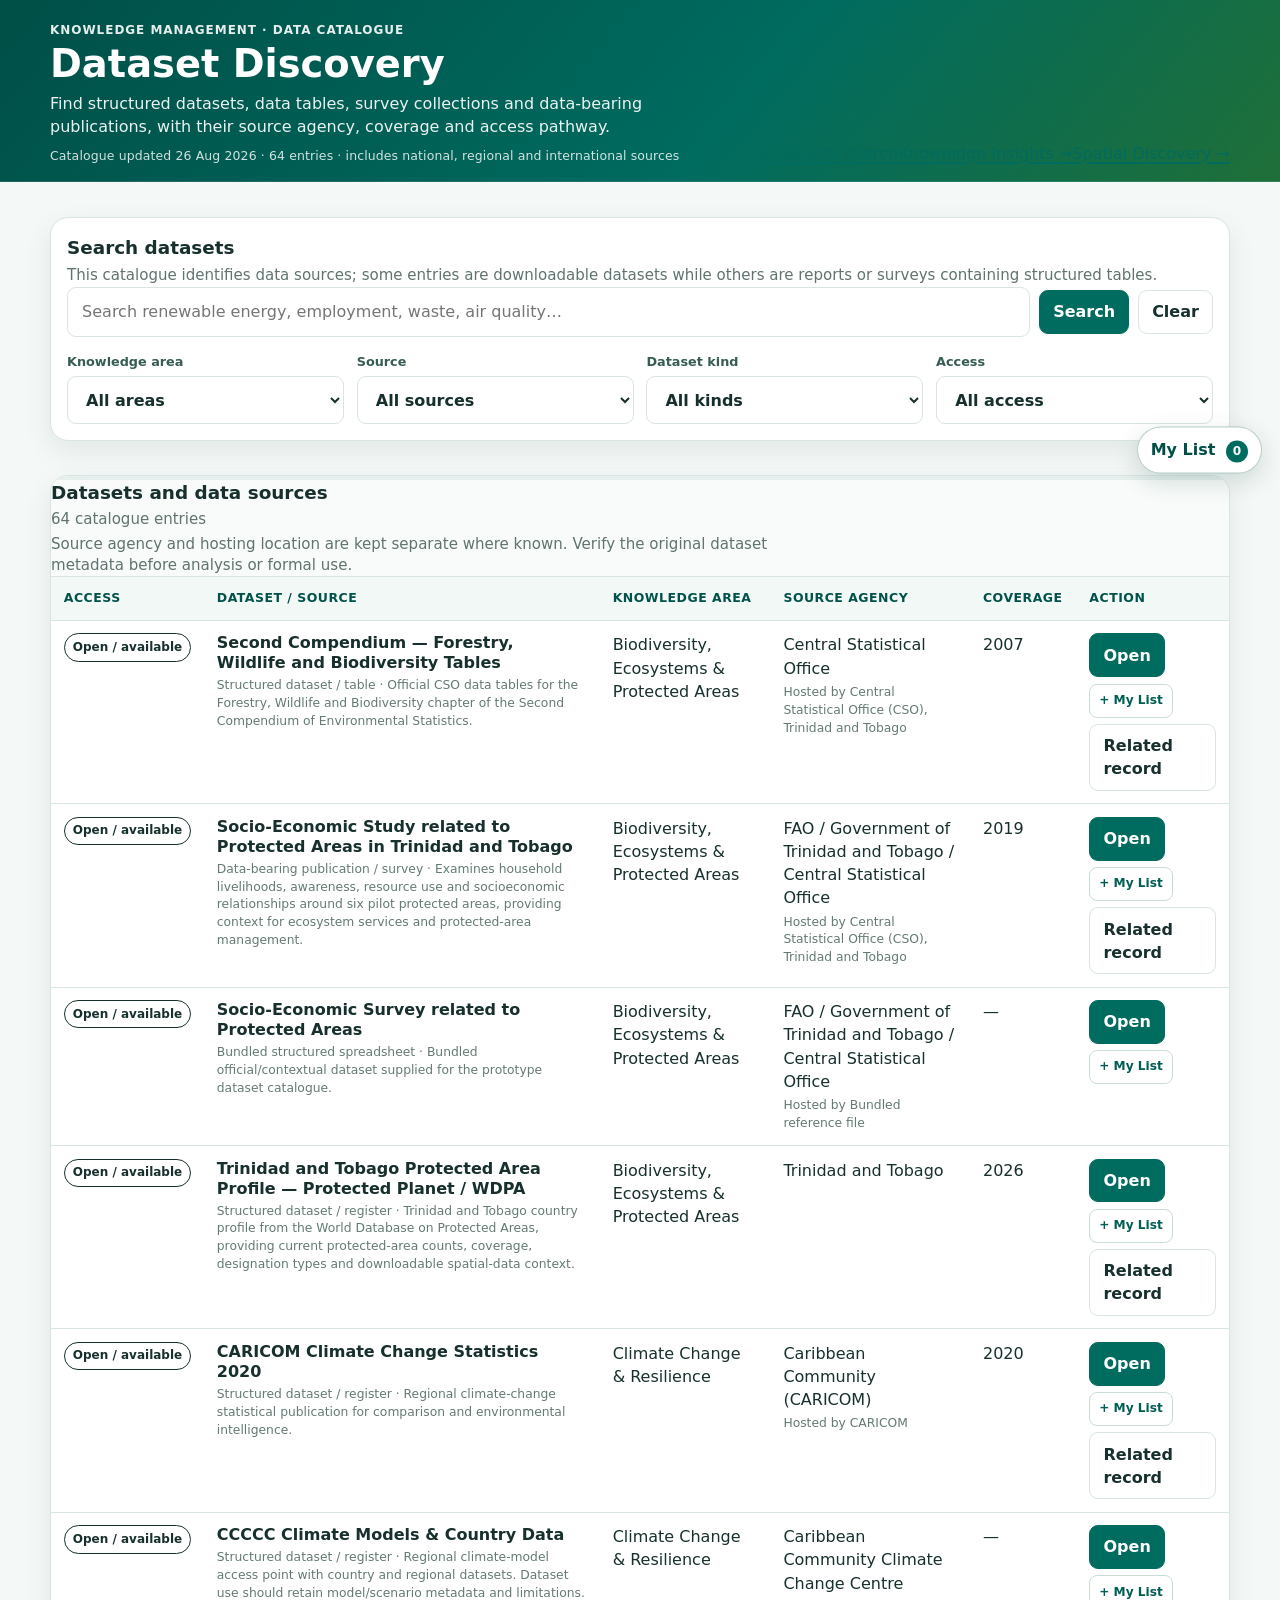
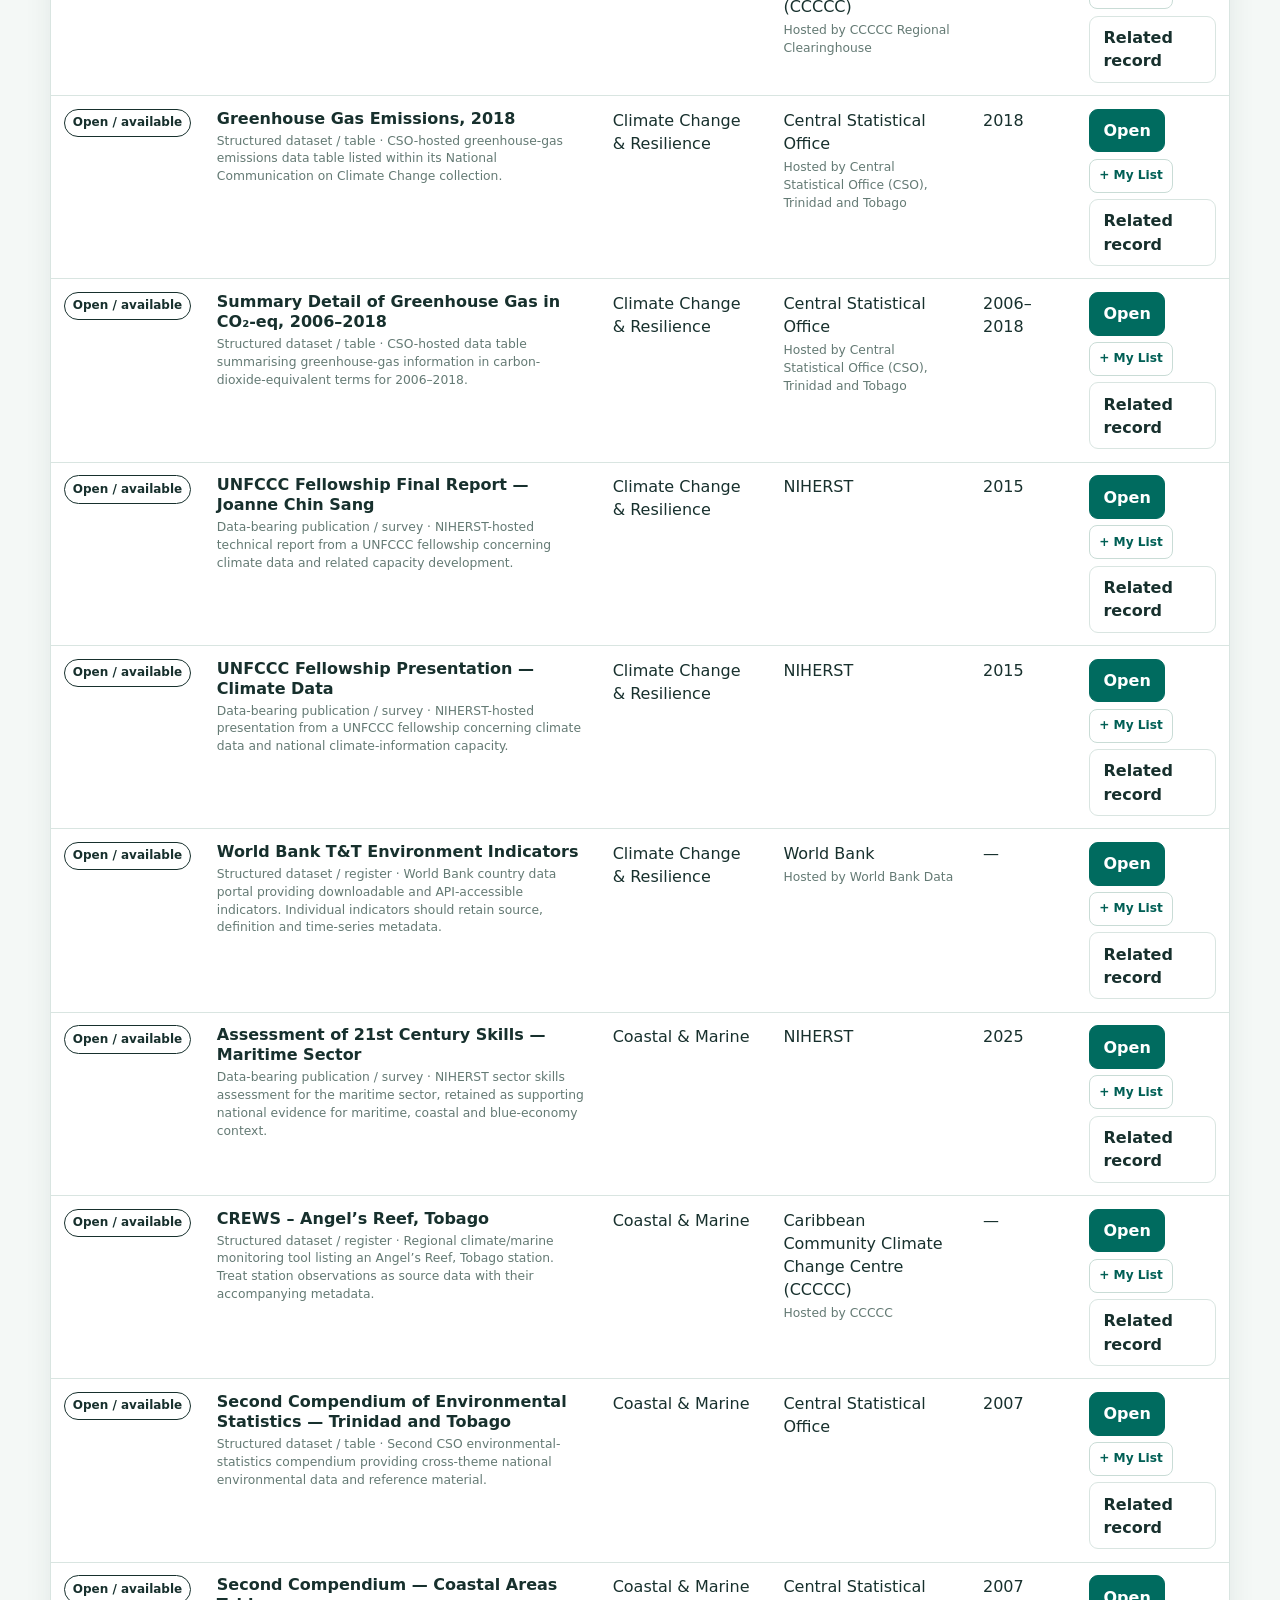
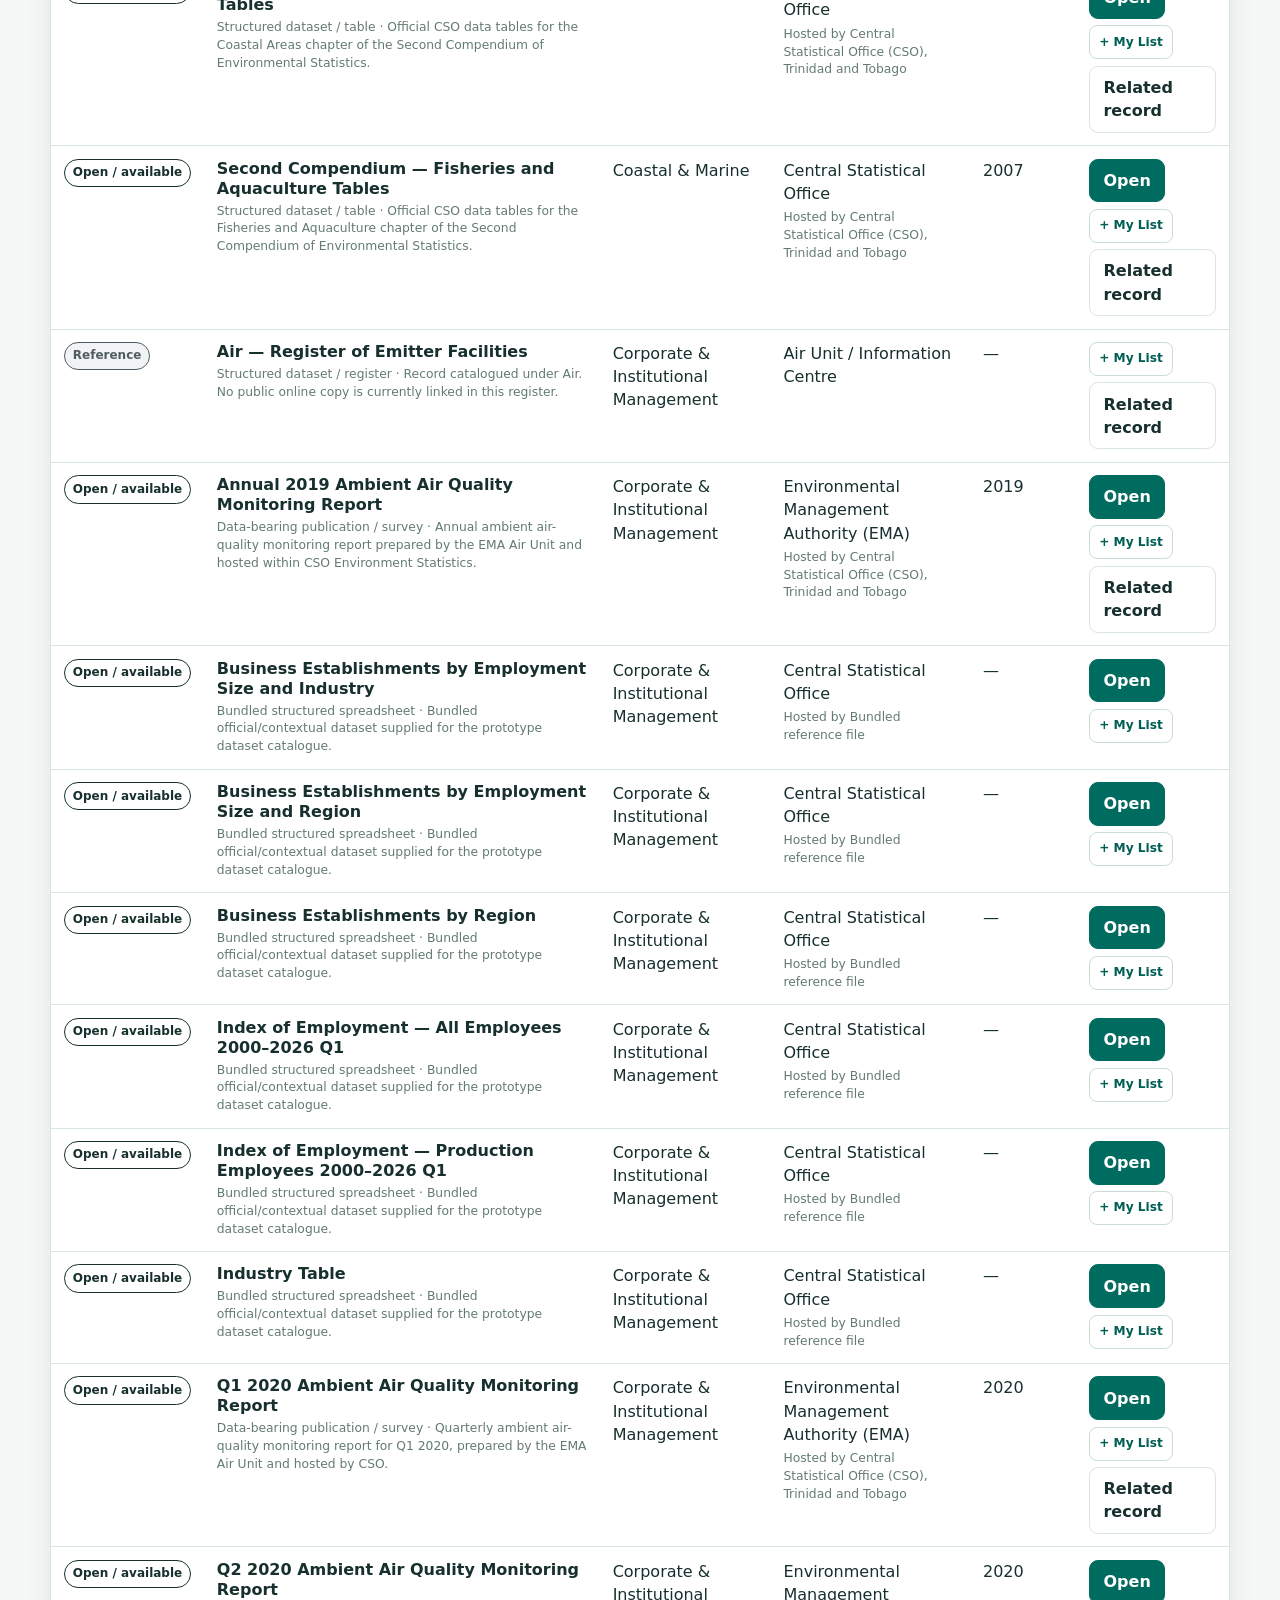
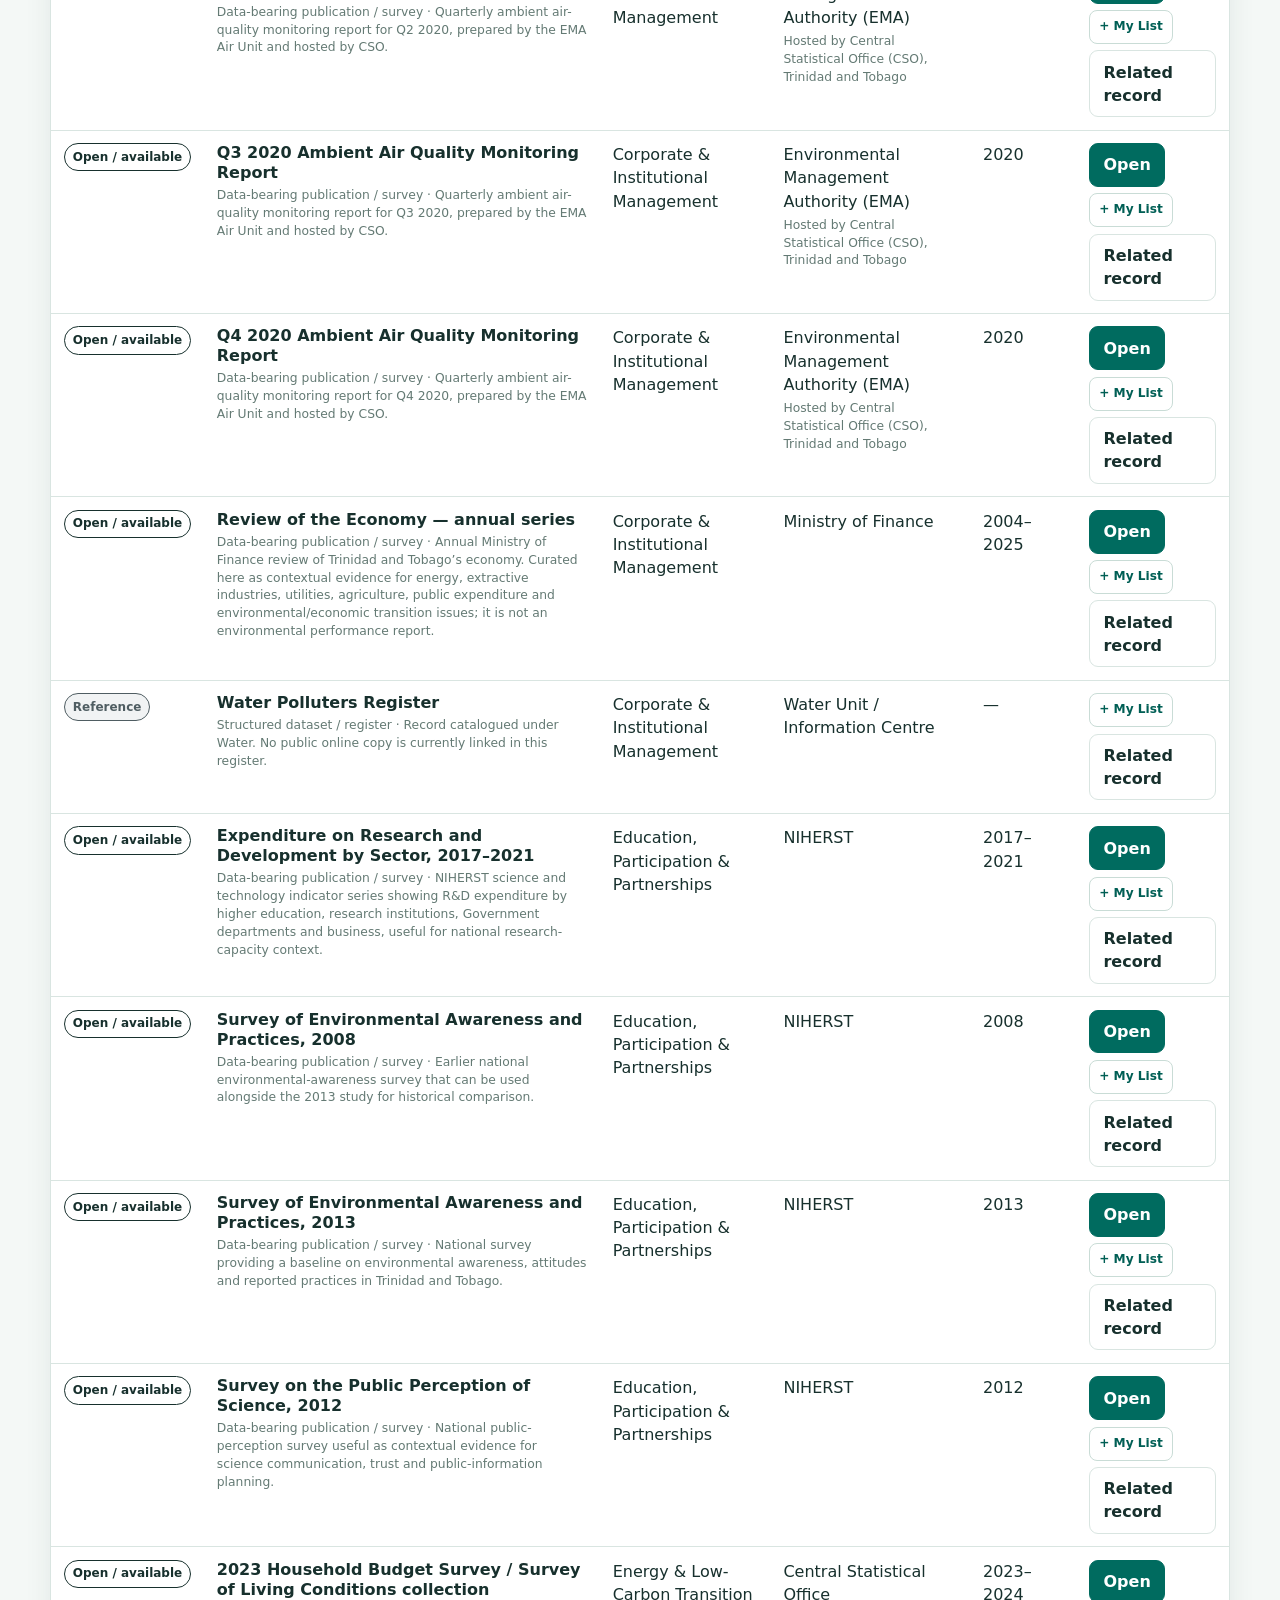
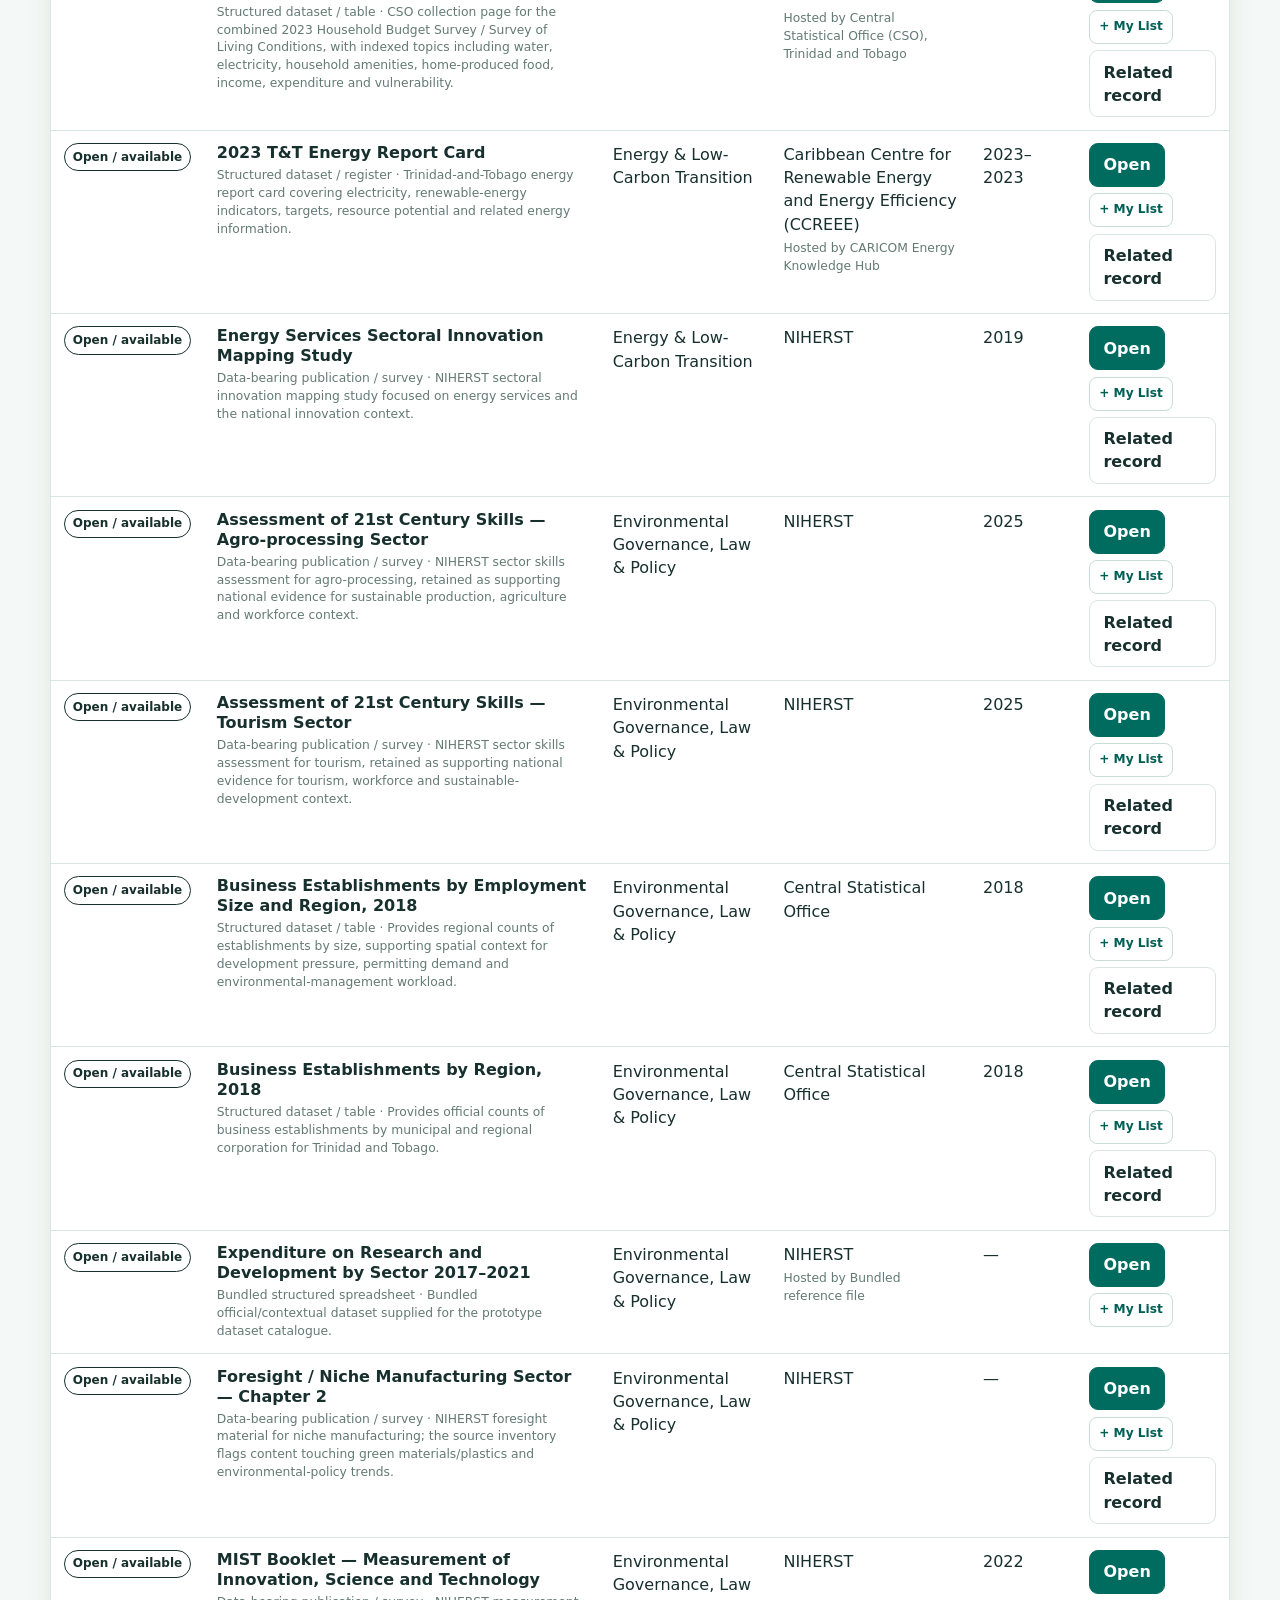
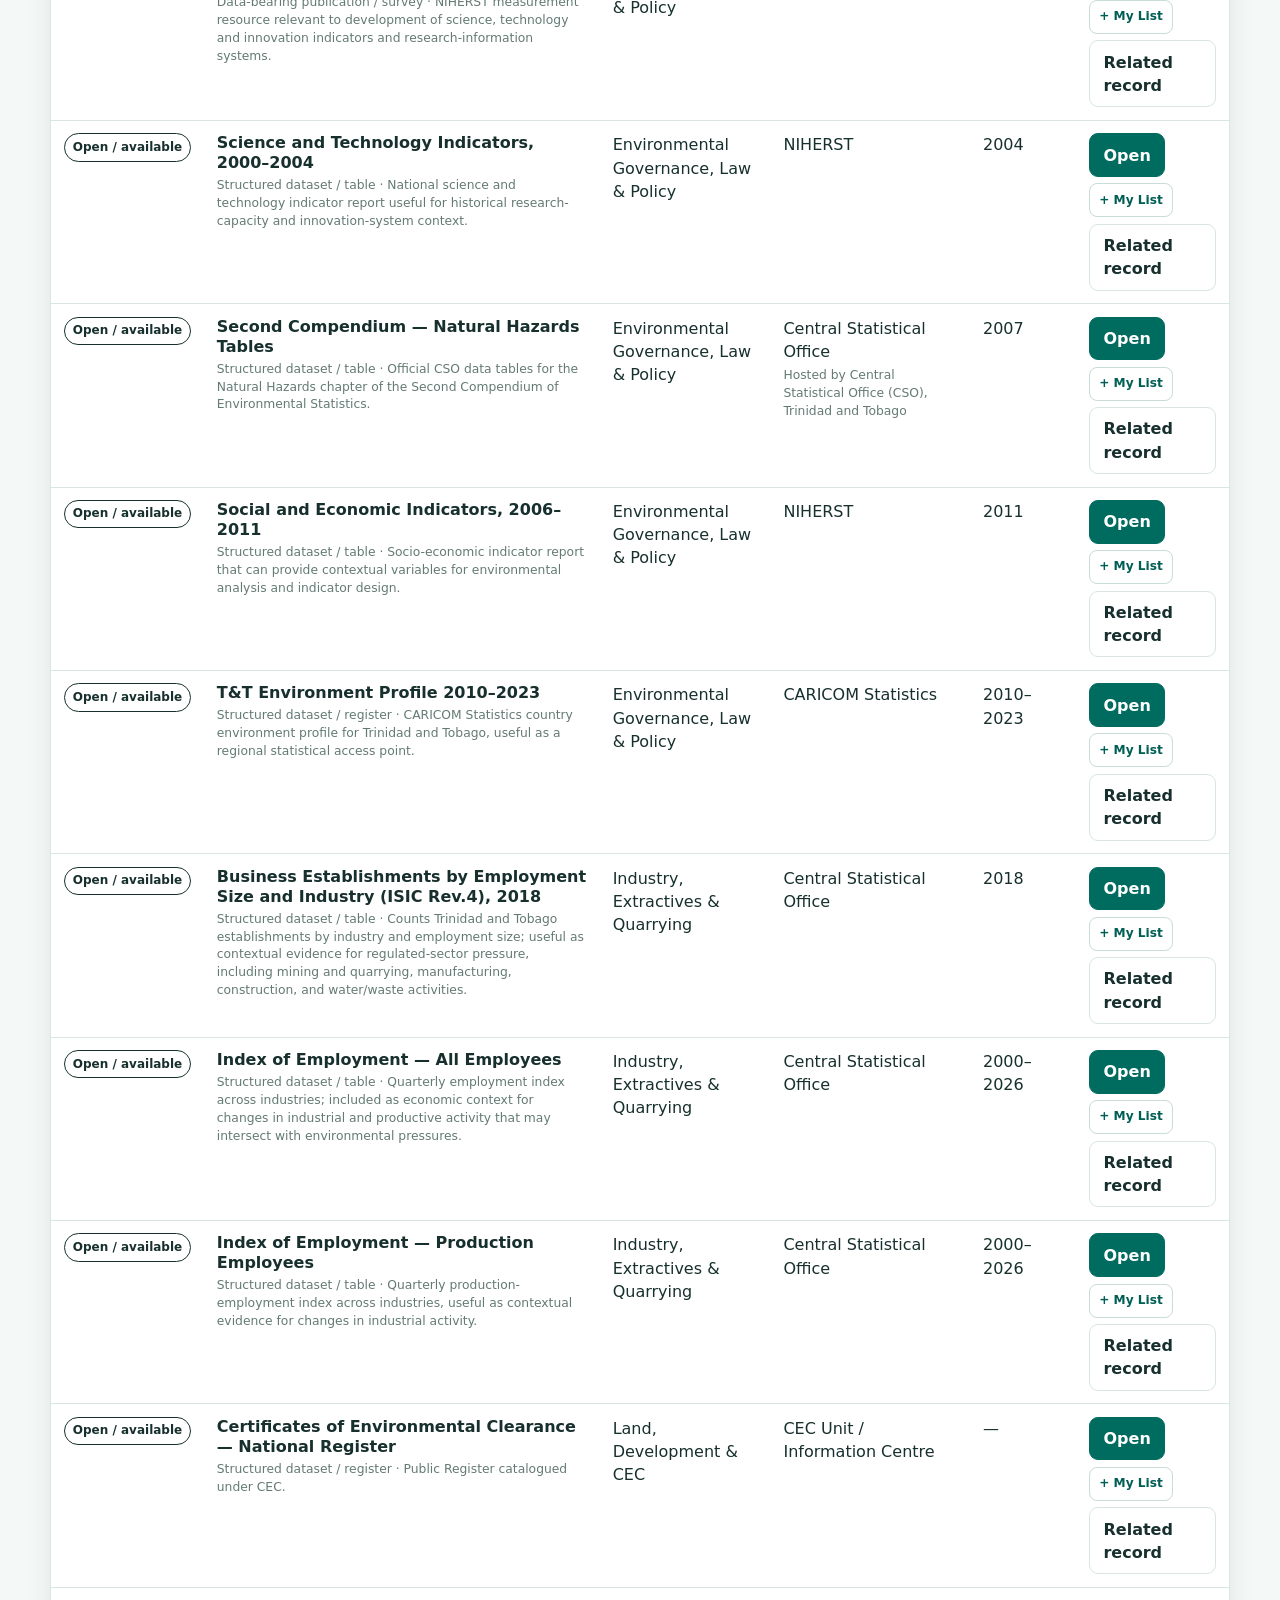
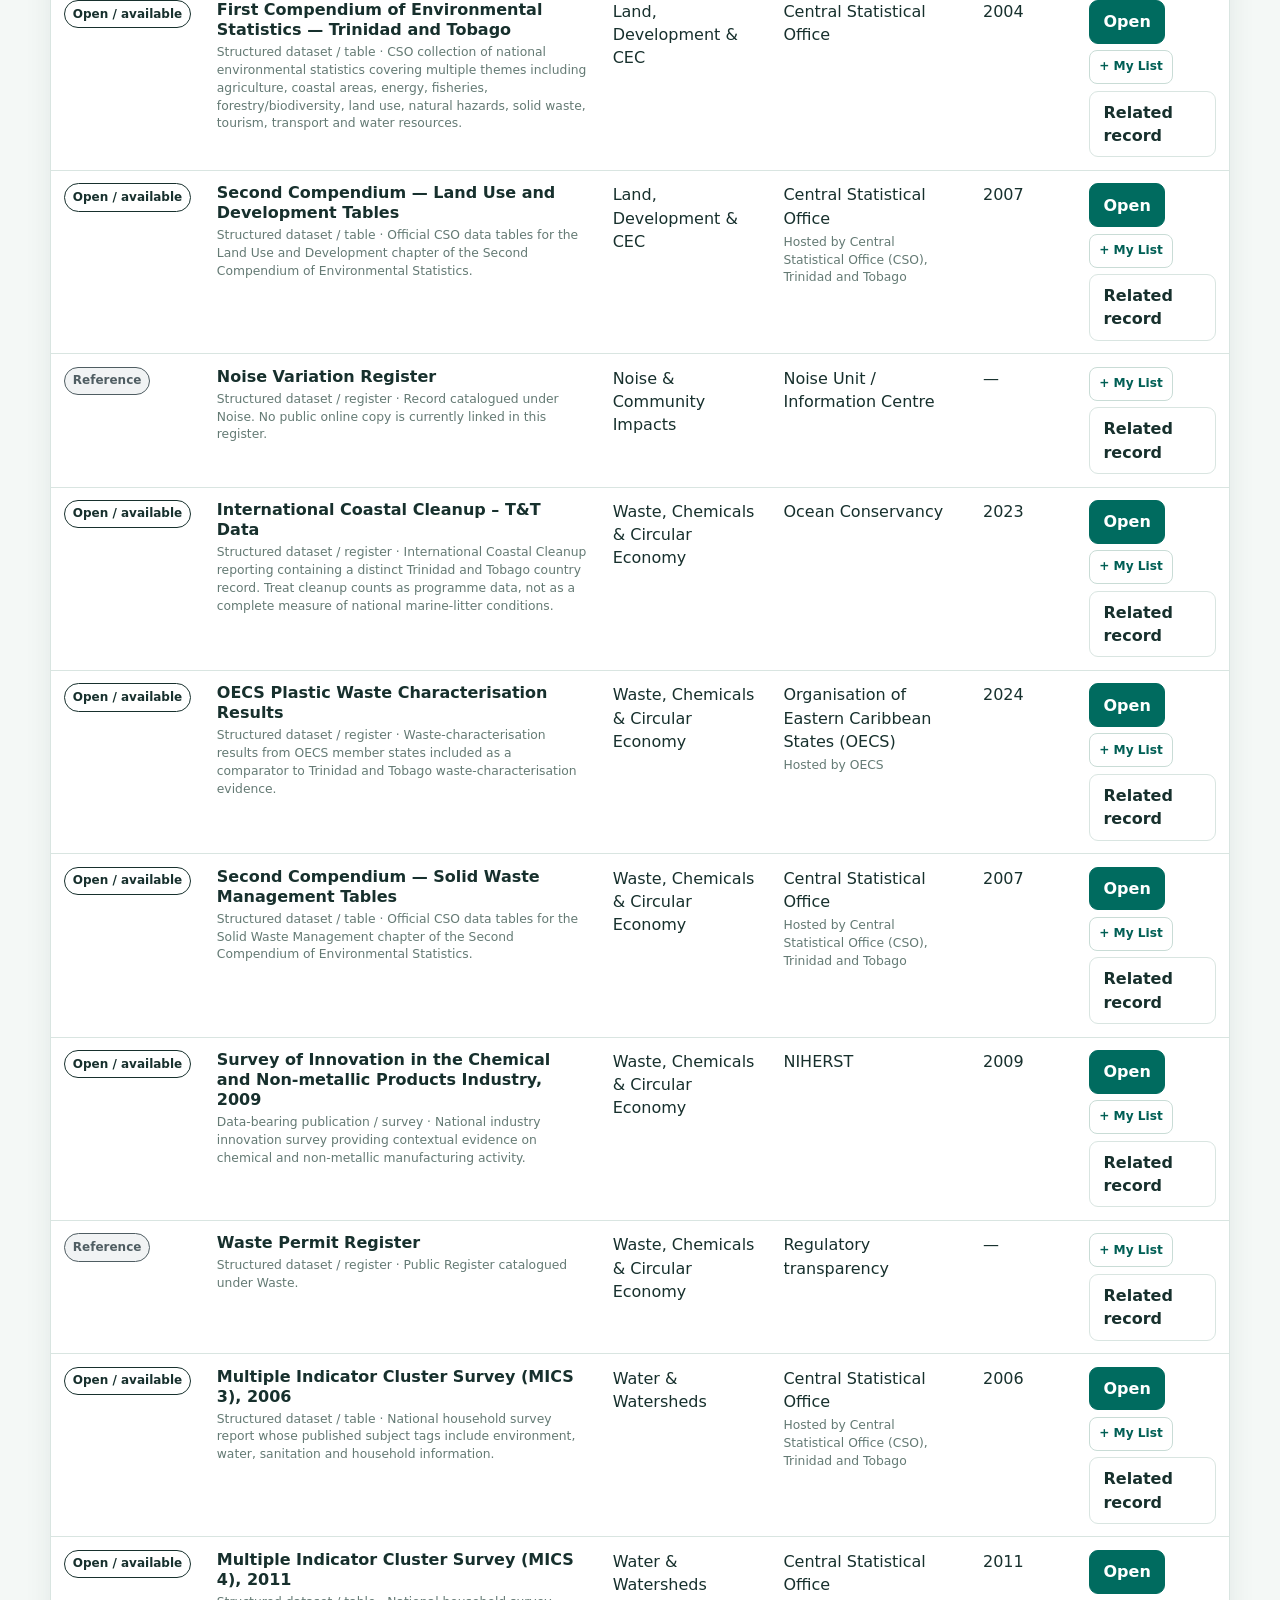
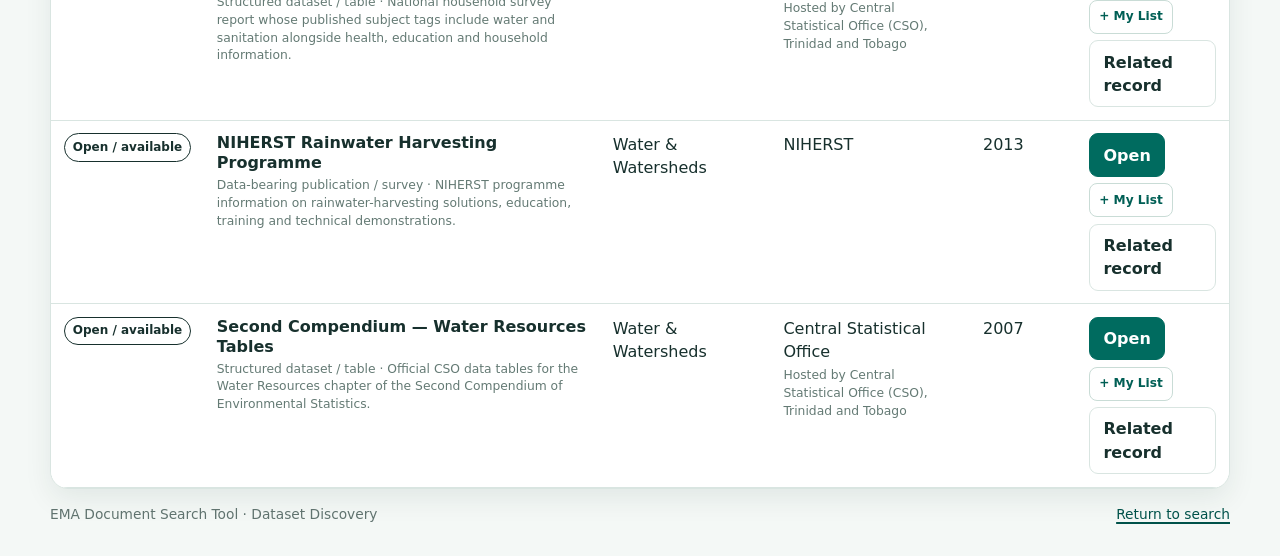
==== datasets.html @ cd7842eb "Add files via upload" ====
<!doctype html>
<html lang="en">
<head>
  <meta charset="utf-8" /><meta name="viewport" content="width=device-width, initial-scale=1" /><meta name="theme-color" content="#006b5f" />
  <meta name="description" content="Browse datasets and data-bearing sources indexed by the EMA Document Search Tool." />
  <title>Dataset Discovery · EMA Document Search Tool</title>
  <link rel="stylesheet" href="assets/styles.css" /><link rel="stylesheet" href="assets/datasets.css" /><link rel="stylesheet" href="assets/mylist.css" />
</head>
<body>
  <a class="skip-link" href="#datasetSearch">Skip to dataset search</a>
  <header class="app-header"><div class="header-wrap"><div class="title-block"><p class="eyebrow">Knowledge Management · Data catalogue</p><h1>Dataset Discovery</h1><p class="lede">Find structured datasets, data tables, survey collections and data-bearing publications, with their source agency, coverage and access pathway.</p><p class="tool-meta-line">Catalogue updated 26 Aug 2026 · 64 entries · includes national, regional and international sources</p></div><div class="insights-header-links"><a class="back-search" href="index.html">← Back to search</a><a class="back-search" href="insights.html">Knowledge Insights →</a><a class="back-search" href="preview.html">Spatial Discovery →</a></div></div></header>
  <main class="app-shell dataset-shell">
    <section class="search-panel"><div class="search-topline"><div><h2>Search datasets</h2><p>This catalogue identifies data sources; some entries are downloadable datasets while others are reports or surveys containing structured tables.</p></div></div><form id="datasetForm" class="search-box"><label class="sr-only" for="datasetSearch">Search datasets</label><input id="datasetSearch" type="search" placeholder="Search renewable energy, employment, waste, air quality…" /><button class="primary" type="submit">Search</button><button class="ghost" type="button" id="datasetReset">Clear</button></form><div class="dataset-filters"><label>Knowledge area<select id="datasetArea"><option value="all">All areas</option></select></label><label>Source<select id="datasetSource"><option value="all">All sources</option></select></label><label>Dataset kind<select id="datasetKind"><option value="all">All kinds</option></select></label><label>Access<select id="datasetAccess"><option value="all">All access</option><option value="open_online">Open / downloadable</option><option value="reference_only">Reference only</option><option value="request_ema">Request from EMA</option></select></label></div></section>
    <section class="results-panel"><div class="results-head"><div class="results-title-block"><h2>Datasets and data sources</h2><p id="datasetCount">—</p><p class="results-use-note">Source agency and hosting location are kept separate where known. Verify the original dataset metadata before analysis or formal use.</p></div></div><div class="table-wrap"><table class="results-table dataset-table"><thead><tr><th>Access</th><th>Dataset / source</th><th>Knowledge area</th><th>Source agency</th><th>Coverage</th><th>Action</th></tr></thead><tbody id="datasetBody"></tbody></table></div></section>
  </main>
  <footer class="footer"><div class="footer-mainline"><span>EMA Document Search Tool · Dataset Discovery</span><span><a href="index.html">Return to search</a></span></div></footer>
  <script src="assets/mylist.js"></script><script src="assets/datasets.js"></script>
</body></html>
---- assets/styles.css ----
:root{
  --bg:#f4f8f6;
  --surface:#ffffff;
  --surface-soft:#f8fbfa;
  --text:#17302d;
  --muted:#60736f;
  --line:#d9e5e1;
  --teal:#006b5f;
  --teal-dark:#00524a;
  --green:#2f8f46;
  --green-soft:#e8f6ed;
  --amber:#b26d00;
  --amber-soft:#fff2d9;
  --blue:#266d96;
  --blue-soft:#e8f3fa;
  --grey:#68727a;
  --grey-soft:#f0f2f3;
  --red:#ad3b2f;
  --red-soft:#fff0ed;
  --shadow:0 10px 28px rgba(15,48,43,.08);
  --radius:18px;
  --focus:0 0 0 3px rgba(0,107,95,.22);
  font-family: system-ui, -apple-system, BlinkMacSystemFont, "Segoe UI", sans-serif;
}
*{box-sizing:border-box}
html{scroll-behavior:smooth}
body{margin:0;background:var(--bg);color:var(--text);font-size:16px;line-height:1.45}
button,input,select,textarea{font:inherit}
button,a{touch-action:manipulation}
button{cursor:pointer}
a{color:var(--teal);text-decoration-thickness:2px;text-underline-offset:3px}
.skip-link{position:absolute;left:-999px;top:0;background:#fff;color:#000;padding:.75rem;z-index:9999}
.skip-link:focus{left:0}
.sr-only{position:absolute;width:1px;height:1px;padding:0;margin:-1px;overflow:hidden;clip:rect(0,0,0,0);white-space:nowrap;border:0}
.hidden{display:none!important}
.app-header{background:linear-gradient(130deg,#006b5f 0%,#0a7f6e 54%,#2f8f46 100%);color:#fff;padding:1.35rem 1rem 1rem;border-bottom:1px solid rgba(255,255,255,.12)}
.header-wrap{max-width:1180px;margin:0 auto;display:grid;grid-template-columns:1.5fr auto;gap:1rem;align-items:end}
.eyebrow{margin:0 0 .25rem;text-transform:uppercase;font-weight:800;letter-spacing:.08em;font-size:.75rem;opacity:.9}
h1{margin:0;font-size:clamp(1.65rem,3vw,2.65rem);line-height:1.08}
.lede{margin:.45rem 0 0;max-width:760px;color:rgba(255,255,255,.92)}
.metric-strip{display:grid;grid-template-columns:repeat(4,minmax(78px,1fr));gap:.5rem;min-width:min(520px,100%)}
.metric{background:rgba(255,255,255,.14);border:1px solid rgba(255,255,255,.25);border-radius:14px;padding:.65rem .8rem;text-align:center;backdrop-filter:blur(6px)}
.metric span{display:block;font-weight:850;font-size:1.35rem;line-height:1;color:#fff}
.metric small{display:block;margin-top:.25rem;color:rgba(255,255,255,.88);font-size:.74rem}
.app-shell{width:min(1180px,calc(100% - 1.5rem));margin:1rem auto 0;display:grid;gap:1.35rem}
.search-panel,.results-panel,.notice{background:var(--surface);border:1px solid var(--line);box-shadow:var(--shadow);border-radius:var(--radius)}
.search-panel{padding:1rem;position:relative;top:auto;z-index:1}
.search-topline{display:flex;justify-content:space-between;align-items:flex-start;gap:1rem;flex-wrap:wrap}
h2{margin:.05rem 0 .2rem;font-size:1.15rem}
.search-topline p,.results-head p,.basket-head p{margin:0;color:var(--muted);font-size:.94rem}
.db-tabs{display:flex;gap:.35rem;flex-wrap:wrap}
.tab,.filter,.ghost,.primary,.text-chip,.icon-btn,.link-btn{border:1px solid var(--line);border-radius:999px;background:#fff;color:var(--text);padding:.58rem .82rem;font-weight:750;text-decoration:none;display:inline-flex;align-items:center;justify-content:center;gap:.35rem;min-height:40px}
.tab.active,.filter.active{border-color:var(--teal);background:#e7f6f3;color:var(--teal-dark);box-shadow:var(--focus)}
.primary{background:var(--teal);color:#fff;border-color:var(--teal)}
.primary:hover,.primary:focus{background:var(--teal-dark)}
.ghost:hover,.ghost:focus,.tab:hover,.filter:hover,.text-chip:hover{border-color:var(--teal);box-shadow:var(--focus)}
.danger-lite{color:var(--red);background:var(--red-soft);border-color:#f3c6be}
.journey-row{display:grid;grid-template-columns:180px 1fr;gap:.75rem;align-items:center;margin:1rem 0 .75rem}
.journey-row label{font-weight:800;color:var(--teal-dark)}
select,input[type="search"]{width:100%;border:1px solid var(--line);border-radius:14px;background:#fff;color:var(--text);padding:.78rem .88rem;min-height:46px}
select:focus,input:focus,textarea:focus,button:focus-visible,a:focus-visible{outline:none;box-shadow:var(--focus);border-color:var(--teal)}
.search-box{display:grid;grid-template-columns:1fr auto;gap:.55rem}
.examples{margin:.6rem 0 0;color:var(--muted);font-size:.92rem}
.text-chip{min-height:30px;padding:.18rem .55rem;font-size:.85rem;background:var(--surface-soft);color:var(--teal-dark)}
.toggle-row{display:flex;gap:.5rem;flex-wrap:wrap;margin-top:.75rem}
.quick-filters{display:flex;gap:.5rem;flex-wrap:wrap;margin-top:.75rem;padding-top:.75rem;border-top:1px solid var(--line)}
.filter[data-filter="public"]{background:var(--green-soft)}
.filter[data-filter="request"]{background:var(--amber-soft)}
.filter[data-filter="press"]{background:var(--blue-soft)}
.advanced{display:grid;grid-template-columns:repeat(4,minmax(150px,1fr));gap:.75rem;margin-top:.85rem;padding:.85rem;background:var(--surface-soft);border:1px solid var(--line);border-radius:14px}
.advanced label{font-size:.85rem;color:var(--muted);font-weight:750}
.advanced select{margin-top:.25rem}
.notice{padding:.85rem 1rem;border-left:6px solid var(--amber);background:#fffaf0}
.notice.error{border-left-color:var(--red);background:var(--red-soft)}
.notice.success{border-left-color:var(--green);background:var(--green-soft)}
.results-panel{padding:0;overflow:hidden;margin-top:.75rem;scroll-margin-top:1rem}
.results-head{display:flex;justify-content:space-between;gap:1rem;align-items:center;padding:1rem;border-bottom:1px solid var(--line);background:var(--surface-soft)}
.results-actions{display:flex;gap:.5rem;flex-wrap:wrap;justify-content:flex-end}
.table-wrap{overflow:auto;max-height:none}
.results-table{width:100%;border-collapse:collapse;background:#fff}
th,td{padding:.78rem .8rem;border-bottom:1px solid var(--line);vertical-align:top;text-align:left}
th{position:sticky;top:0;background:#f1f8f6;color:var(--teal-dark);font-size:.78rem;text-transform:uppercase;letter-spacing:.04em;z-index:2}
.result-row{transition:background .18s ease}
.result-row:hover{background:#fbfdfc}
.status-pill{display:inline-flex;align-items:center;border-radius:999px;padding:.28rem .5rem;font-size:.75rem;font-weight:850;border:1px solid currentColor;white-space:nowrap}
.status-public{color:var(--green);background:var(--green-soft)}
.status-request{color:var(--amber);background:var(--amber-soft)}
.status-external{color:var(--blue);background:var(--blue-soft)}
.status-source{color:var(--teal);background:#e7f6f3}
.status-verify{color:var(--grey);background:var(--grey-soft)}
.title-cell strong{display:block;font-size:1rem;line-height:1.25}
.title-cell small{display:block;color:var(--muted);margin-top:.18rem;max-width:520px}
.meta-sm{color:var(--muted);font-size:.88rem}
.action-stack{display:flex;gap:.35rem;flex-wrap:wrap;justify-content:flex-start}
.action-stack .ghost,.action-stack .primary{padding:.42rem .65rem;min-height:34px;font-size:.85rem}
.detail-row td{padding:0;border-bottom:1px solid var(--line);background:#fbfdfc}
.index-card{margin:.5rem .8rem .9rem;border:1px solid var(--line);border-left:6px solid var(--teal);border-radius:14px;background:#fff;padding:.9rem;box-shadow:0 4px 16px rgba(17,48,43,.06)}
.index-card.public{border-left-color:var(--green)}
.index-card.request{border-left-color:var(--amber)}
.index-card.external{border-left-color:var(--blue)}
.index-card.verify{border-left-color:var(--grey)}
.index-card-head{display:flex;justify-content:space-between;gap:1rem;align-items:flex-start;margin-bottom:.65rem}
.index-grid{display:grid;grid-template-columns:repeat(3,minmax(180px,1fr));gap:.75rem;margin-top:.75rem}
.info-box{background:var(--surface-soft);border:1px solid var(--line);border-radius:12px;padding:.75rem}
.info-box h4{margin:0 0 .25rem;font-size:.86rem;color:var(--teal-dark)}
.info-box p{margin:0;color:var(--muted);font-size:.9rem}
.keyword-list{display:flex;gap:.35rem;flex-wrap:wrap;margin-top:.45rem}
.keyword{background:#eef5f3;color:#36514d;border:1px solid #d6e3df;border-radius:999px;padding:.18rem .45rem;font-size:.75rem}
.load-more-row{text-align:center;padding:1rem;background:var(--surface-soft)}
.basket-drawer{position:fixed;inset:0;background:rgba(7,32,29,.26);display:none;align-items:flex-end;justify-content:center;z-index:50;padding:0 1rem}
.basket-drawer.open{display:flex}
.basket-card{width:min(920px,100%);max-height:min(76vh,760px);background:#fff;padding:1rem 1.1rem 1.2rem;border-radius:18px 18px 0 0;box-shadow:0 -12px 36px rgba(0,0,0,.18);overflow:auto}
.basket-head{display:flex;justify-content:space-between;gap:1rem;align-items:flex-start;border-bottom:1px solid var(--line);padding-bottom:.8rem;margin-bottom:.8rem}
.icon-btn{font-size:1.5rem;line-height:1;width:42px;height:42px;padding:0}
.basket-items{display:grid;gap:.55rem;margin-bottom:.85rem}
.basket-items.empty{color:var(--muted);background:var(--surface-soft);border:1px dashed var(--line);border-radius:12px;padding:1rem;text-align:center}
.basket-item{border:1px solid var(--line);border-left:5px solid var(--teal);border-radius:12px;padding:.65rem;background:#fff}
.basket-item strong{display:block}
.basket-item small{display:block;color:var(--muted);margin:.1rem 0 .35rem}
.basket-actions{display:flex;gap:.45rem;flex-wrap:wrap;margin:.7rem 0}
.request-output-label{font-weight:800;color:var(--teal-dark);display:block;margin:.9rem 0 .35rem}
textarea{width:100%;border:1px solid var(--line);border-radius:14px;padding:.75rem;background:#fbfdfc;color:var(--text);resize:vertical}
.footer{width:min(1180px,calc(100% - 1.5rem));margin:1rem auto 2rem;color:var(--muted);font-size:.86rem}
.footer-mainline{display:flex;justify-content:space-between;gap:.75rem;align-items:center;flex-wrap:wrap}
.version-shell{font-size:.72rem;color:#78908c;user-select:none;opacity:.72}
.secret-version{cursor:default;border-radius:8px;padding:.15rem .25rem}
.secret-version:focus-visible{outline:none;box-shadow:var(--focus)}
.admin-panel{margin-top:.75rem;background:#fff;border:1px solid var(--line);border-radius:14px;padding:.85rem;box-shadow:0 8px 24px rgba(17,48,43,.08)}
.admin-head{display:flex;align-items:center;justify-content:space-between;gap:.75rem;margin-bottom:.65rem}
.admin-head small{display:block;color:var(--muted);margin-top:.15rem}
.diagnostics{margin-top:.5rem;background:#fbfdfc;border:1px solid var(--line);border-radius:12px;padding:.75rem;white-space:pre-wrap;font-family:ui-monospace,SFMono-Regular,Menlo,monospace;color:#304b47;overflow:auto;max-height:280px}

/* Search and results are intentionally separated: the search panel no longer sticks over the record list. */
.results-panel::before{content:"";display:block;height:0}
.results-head{border-top:4px solid rgba(0,107,95,.08)}

@media(max-width:850px){
  .header-wrap{grid-template-columns:1fr}.metric-strip{grid-template-columns:repeat(4,1fr);min-width:0}.metric{padding:.55rem .4rem}.metric span{font-size:1.05rem}.metric small{font-size:.68rem}
  .search-panel{position:relative;top:auto}.journey-row{grid-template-columns:1fr}.search-box{grid-template-columns:1fr}.advanced{grid-template-columns:1fr}.results-head{align-items:flex-start;flex-direction:column}.results-actions{justify-content:flex-start;width:100%}.results-actions .ghost,.results-actions .primary{flex:1 1 auto}
  .results-table,.results-table thead,.results-table tbody,.results-table th,.results-table td,.results-table tr{display:block}.results-table thead{display:none}.result-row{border-bottom:1px solid var(--line);padding:.7rem .75rem}.result-row td{border:none;padding:.2rem 0}.result-row td:before{content:attr(data-label);display:block;font-size:.7rem;text-transform:uppercase;letter-spacing:.04em;color:var(--muted);font-weight:850;margin-top:.25rem}.result-row td:first-child:before{display:none}.action-stack{margin-top:.45rem}.detail-row{display:block}.detail-row td{display:block}.index-card{margin:.25rem .75rem .9rem}.index-grid{grid-template-columns:1fr}.index-card-head{flex-direction:column}.db-tabs{width:100%}.tab{flex:1 1 auto}.quick-filters{max-height:220px;overflow:auto}.toggle-row .ghost{flex:1 1 160px}
}
@media(max-width:480px){.admin-head{align-items:flex-start;flex-direction:column}.admin-head .ghost{width:100%}.app-header{padding:.9rem .75rem}.app-shell,.footer{width:calc(100% - .75rem)}.search-panel{padding:.75rem;border-radius:14px}.metric-strip{gap:.35rem}.metric small{display:none}th,td{padding:.6rem}.basket-card{padding:.85rem}.basket-actions .ghost,.basket-actions .primary,.basket-actions .link-btn{width:100%}}
@media(prefers-reduced-motion:reduce){*{scroll-behavior:auto!important;transition:none!important}}

/* v6.2 retrieval-focused refinements */
body{font-size:16px}
.tab,.filter,.ghost,.primary,.text-chip,.icon-btn,.link-btn{border-radius:9px;font-weight:700}
select,input[type="search"],textarea{font-size:16px;border-radius:9px}
.metric-strip{align-self:start}
.metric{border-radius:9px}
.result-row.is-selected{background:#f2faf7}
.select-toggle.selected{border-color:var(--green);background:var(--green-soft);color:var(--green)}
.context-box{grid-column:span 1}
.source-note{margin-top:.55rem!important;font-size:.82rem!important}
.low-result-assist{display:flex;justify-content:space-between;gap:1rem;align-items:center;padding:1rem;border-top:1px solid var(--line);background:#fbfdfc}
.low-result-assist strong{display:block;font-size:1rem;color:var(--teal-dark);margin-bottom:.2rem}
.low-result-assist p{margin:0;color:var(--muted);max-width:720px}
.low-result-actions{display:flex;gap:.5rem;flex-wrap:wrap;justify-content:flex-end}
.footer a{color:var(--teal-dark)}
@media(max-width:850px){.low-result-assist{align-items:flex-start;flex-direction:column}.low-result-actions{justify-content:flex-start;width:100%}.low-result-actions .ghost,.low-result-actions .primary{flex:1 1 auto}}


/* v6.2.2 clean result-support disclosure */
.results-head{display:block;padding:0;background:var(--surface-soft)}
.results-summary-line{display:flex;align-items:center;justify-content:space-between;gap:1rem;padding:1rem}
.results-title-block h2{margin:0}
.results-title-block p{margin:.18rem 0 0;color:var(--muted);font-size:.94rem}
.text-disclosure{appearance:none;border:0;background:transparent;color:var(--teal-dark);font:inherit;font-weight:750;padding:.35rem 0;cursor:pointer;text-align:right}
.text-disclosure:hover{text-decoration:underline}
.text-disclosure:focus-visible{outline:none;box-shadow:var(--focus);border-radius:6px}
.disclosure-mark{display:inline-block;margin-left:.2rem}
.results-support-panel{display:grid;grid-template-columns:minmax(220px,.9fr) minmax(320px,1.1fr);gap:2rem;padding:.2rem 1rem 1rem;border-top:1px solid var(--line);background:#fff}
.results-breakdown{display:grid;gap:.35rem;align-content:start;padding-top:.8rem}
.results-breakdown span{display:block;color:var(--text);font-size:.95rem}
.results-breakdown strong{display:inline-block;min-width:3ch;color:var(--teal-dark);font-size:1rem}
.results-support-contact{padding-top:.8rem;max-width:560px;justify-self:end}
.results-support-contact strong{display:block;color:var(--teal-dark);margin-bottom:.2rem}
.results-support-contact p{margin:0 0 .4rem;color:var(--muted);font-size:.9rem;line-height:1.5}
.results-support-contact a{font-weight:750;color:var(--teal-dark)}
.results-actions{padding:.7rem 1rem;border-top:1px solid var(--line);background:var(--surface-soft)}
.result-action-cell{display:grid;gap:.28rem}
.result-secondary-link{font-size:.78rem;color:var(--muted);width:max-content}
.result-secondary-link:hover{color:var(--teal-dark)}
@media(max-width:850px){
  .results-summary-line{align-items:flex-start;flex-direction:column}
  .text-disclosure{text-align:left}
  .results-support-panel{grid-template-columns:1fr;gap:.4rem}
  .results-support-contact{justify-self:stretch}
}


/* v6.3.0: external-reference source set + explicit reference cart */
.metric-strip{grid-template-columns:repeat(4,minmax(84px,1fr))}
.external-metric{background:#f5f8ff}
.external-source-toggle{display:flex;align-items:center;gap:.72rem;margin-top:.9rem;padding:.72rem .8rem;border:1px solid #cddbd7;border-radius:10px;background:#fbfdfc;cursor:pointer;max-width:720px}
.external-source-toggle input{position:absolute;opacity:0;pointer-events:none}
.external-source-toggle>span:last-child{display:grid;gap:.1rem}
.external-source-toggle strong{font-size:.92rem;color:var(--teal-dark)}
.external-source-toggle small{font-size:.8rem;color:var(--muted);line-height:1.35}
.switch-ui{width:42px;height:24px;border-radius:999px;background:#c7d3d0;position:relative;flex:0 0 auto;transition:.18s ease}
.switch-ui::after{content:"";position:absolute;top:3px;left:3px;width:18px;height:18px;border-radius:50%;background:#fff;box-shadow:0 1px 3px rgba(0,0,0,.22);transition:.18s ease}
.external-source-toggle input:checked+.switch-ui{background:var(--teal)}
.external-source-toggle input:checked+.switch-ui::after{transform:translateX(18px)}
.external-source-toggle input:focus-visible+.switch-ui{box-shadow:var(--focus)}
.cart-button{gap:.48rem;padding:.52rem .72rem!important}
.cart-icon{width:20px;height:20px;flex:0 0 auto}
.cart-count{display:inline-grid;place-items:center;min-width:23px;height:23px;padding:0 .35rem;border-radius:999px;background:#fff;color:var(--teal-dark);font-size:.78rem;font-weight:850}
.source-context{display:block;margin-top:.3rem;color:#315f84;font-weight:750}
.authority-box{border-color:#cfddeb;background:#f8fbff}
@media(max-width:850px){.metric-strip{grid-template-columns:repeat(4,1fr)}.cart-button{width:100%;justify-content:center}.external-source-toggle{max-width:none}}
@media(max-width:560px){.metric-strip{grid-template-columns:repeat(2,1fr)}.external-source-toggle{align-items:flex-start}.external-source-toggle small{display:block}}


/* v6.4.0: search-first UX + persistent My List dock */
.list-dock{position:fixed;left:50%;bottom:18px;transform:translateX(-50%);z-index:45;width:min(760px,calc(100% - 28px));display:flex;align-items:center;justify-content:space-between;gap:1rem;padding:.72rem .8rem .72rem 1rem;background:#fff;border:1px solid var(--line);border-radius:14px;box-shadow:0 12px 36px rgba(7,32,29,.2)}
.list-dock.hidden{display:none}
.list-dock-copy{display:grid;gap:.08rem;min-width:0}.list-dock-copy strong{color:var(--teal-dark)}.list-dock-copy small{color:var(--muted)}
body:has(.list-dock:not(.hidden)){padding-bottom:92px}
@media(max-width:600px){.list-dock{bottom:10px;align-items:stretch;flex-direction:column;padding:.65rem}.list-dock .primary{width:100%}.list-dock-copy small{display:none}body:has(.list-dock:not(.hidden)){padding-bottom:118px}}

/* v6.5.0: active result facets + knowledge topic insights */
.active-results-tools{display:flex;align-items:flex-end;justify-content:space-between;gap:1rem;padding:.8rem 1rem;border-top:1px solid var(--line);background:#fbfcfc}
.active-filter-group{display:flex;flex-wrap:wrap;gap:.65rem;align-items:flex-end}.active-filter-group label,.insights-controls label{display:grid;gap:.25rem;font-size:.76rem;font-weight:800;color:var(--muted)}
.active-filter-group select,.insights-controls select{min-width:145px;padding:.5rem .6rem;border:1px solid var(--line);border-radius:8px;background:#fff;color:var(--text)}
.text-link{border:0;background:transparent;color:var(--teal-dark);font-weight:800;cursor:pointer;padding:.55rem .15rem}.text-link:hover{text-decoration:underline}
.insights-drawer{position:fixed;inset:0;z-index:60;background:rgba(4,25,22,.42);display:none;align-items:stretch;justify-content:flex-end}.insights-drawer.open{display:flex}
.insights-card{width:min(760px,100%);height:100%;overflow:auto;background:#fff;padding:1.1rem 1.2rem 2rem;box-shadow:-18px 0 44px rgba(0,0,0,.18)}
.insights-controls{display:flex;flex-wrap:wrap;gap:.7rem;margin:1rem 0}.insights-summary{display:flex;flex-wrap:wrap;gap:.5rem;margin:.6rem 0 1rem}.insight-stat{padding:.5rem .65rem;background:var(--surface-soft);border:1px solid var(--line);border-radius:9px}.insight-stat strong{display:block;color:var(--teal-dark);font-size:1.05rem}.insight-stat small{color:var(--muted)}
.topic-chart{display:grid;gap:.55rem;margin-top:.8rem}.topic-bar{display:grid;grid-template-columns:minmax(170px,230px) 1fr 44px;gap:.65rem;align-items:center}.topic-name{font-size:.84rem;font-weight:750;line-height:1.2}.topic-track{height:18px;border-radius:999px;background:#edf2f1;overflow:hidden}.topic-fill{height:100%;border-radius:999px;background:var(--teal);min-width:2px}.topic-count{text-align:right;font-weight:850;color:var(--teal-dark)}
.coverage-note{margin-top:1.2rem;padding:.85rem 1rem;border:1px solid #d8dfdd;border-radius:10px;background:#fbfcfc}.coverage-note p{margin:.3rem 0 0;color:var(--muted);line-height:1.45}
@media(max-width:760px){.active-results-tools{align-items:stretch;flex-direction:column}.active-filter-group{display:grid;grid-template-columns:1fr 1fr}.active-filter-group select{width:100%;min-width:0}.topic-bar{grid-template-columns:120px 1fr 36px}.insights-card{padding:.9rem}.insights-controls{display:grid;grid-template-columns:1fr 1fr}.insights-controls label:first-child{grid-column:1/-1}}
@media(max-width:480px){.active-filter-group,.insights-controls{grid-template-columns:1fr}.insights-controls label:first-child{grid-column:auto}.topic-bar{grid-template-columns:100px 1fr 30px}.topic-name{font-size:.76rem}}
.topic-bar{border:0;background:transparent;padding:.18rem 0;width:100%;cursor:pointer;text-align:initial;color:inherit}.topic-bar:hover .topic-track{outline:2px solid rgba(0,107,95,.18)}.topic-bar:focus-visible{outline:2px solid var(--teal);outline-offset:3px;border-radius:6px}.topic-bar:disabled{cursor:default}.topic-bar:disabled:hover .topic-track{outline:0}
/* v6.6.0: separate Knowledge Insights page */
.header-tools{display:flex;align-items:stretch;gap:.8rem;flex-wrap:wrap;justify-content:flex-end}.insights-link{display:grid;grid-template-columns:auto auto;grid-template-rows:auto auto;column-gap:.7rem;align-items:center;min-width:190px;padding:.62rem .8rem;border:1px solid rgba(255,255,255,.34);border-radius:10px;color:#fff;text-decoration:none;background:rgba(255,255,255,.06)}.insights-link>span:first-child{font-weight:900}.insights-link>small{grid-column:1/2;font-size:.68rem;color:rgba(255,255,255,.78)}.insights-link>span:last-child{grid-column:2;grid-row:1/3;font-size:1.25rem}.insights-link:hover{background:rgba(255,255,255,.12)}
@media(max-width:760px){.header-tools{justify-content:flex-start}.insights-link{width:100%}}

.list-dock-actions{display:flex;align-items:center;gap:.45rem}.dock-hide-btn{padding:.55rem .7rem}.list-dock-pill{position:fixed;right:18px;bottom:18px;z-index:45;display:flex;align-items:center;gap:.5rem;border:1px solid var(--line);border-radius:999px;background:#fff;box-shadow:0 10px 28px rgba(7,32,29,.18);padding:.62rem .85rem;color:var(--teal-dark);font-weight:700;cursor:pointer}.list-dock-pill strong{display:grid;place-items:center;min-width:1.55rem;height:1.55rem;border-radius:999px;background:var(--teal-dark);color:#fff;font-size:.8rem}.list-dock-pill.hidden{display:none}.basket-citation{line-height:1.45}.basket-item .basket-citation{margin:.2rem 0 .45rem}.basket-drawer.open + .list-dock{display:none}@media(max-width:600px){.basket-drawer{padding:0}.basket-card{max-height:82vh;border-radius:16px 16px 0 0}.list-dock-actions{width:100%}.list-dock-actions .ghost,.list-dock-actions .primary{flex:1}.list-dock-pill{right:10px;bottom:10px}}

.header-utility-links{display:grid;gap:8px}.preview-link{border-style:dashed!important}
@media(max-width:760px){.header-utility-links{width:100%}}

/* v6.10.0: readability, search-first mobile, access status and related information */
:root{
  --green:#1f6f38;
  --amber:#8a5200;
  --grey:#5c666c;
}
.app-header{background:linear-gradient(130deg,#004f47 0%,#006b5f 58%,#1f6f38 100%)}
.search-box{grid-template-columns:minmax(0,1fr) auto auto;align-items:center}
.search-submit{min-width:92px}
.clear-search{min-width:72px}
.status-reference{color:#4f5d62;background:#f1f3f4}
.search-expansion-note{max-width:840px;margin:.28rem 0 0!important;font-size:.82rem!important;line-height:1.45;color:#4f625e!important}
.legal-safety-note{display:flex;gap:.65rem;align-items:flex-start;margin:.7rem 0;padding:.7rem .8rem;border:1px solid #d7e2df;border-radius:10px;background:#f7faf9;color:#455a56;font-size:.82rem;line-height:1.45}
.legal-safety-note strong{color:var(--teal-dark);white-space:nowrap}
.related-info-box{margin-top:.8rem;background:#fff;grid-column:1/-1}
.related-records{display:grid;grid-template-columns:repeat(2,minmax(0,1fr));gap:.55rem;margin-top:.65rem}
.related-record{display:grid;gap:.25rem;padding:.7rem;border:1px solid var(--line);border-radius:10px;background:var(--surface-soft)}
.related-record strong{font-size:.9rem;line-height:1.3}
.related-record small,.related-record p{font-size:.76rem;color:var(--muted);margin:0;line-height:1.4}
.relationship-label{width:max-content;max-width:100%;font-size:.68rem;font-weight:800;color:var(--teal-dark);background:#e7f6f3;border-radius:999px;padding:.18rem .4rem}
.related-actions{display:flex;gap:.65rem;align-items:center;flex-wrap:wrap;margin-top:.25rem}
.related-actions a,.related-actions button{font-size:.76rem;font-weight:750}
.related-actions .text-link{border:0;background:transparent;color:var(--teal);padding:0;min-height:0}
.legal-use-note{font-size:.75rem;color:#526964}
.active-filter-group{grid-template-columns:repeat(5,minmax(130px,1fr))}

@media(max-width:850px){
  .search-box{grid-template-columns:minmax(0,1fr) auto}
  .search-box .clear-search{grid-column:1/-1;width:100%}
  .related-records{grid-template-columns:1fr}
  .active-filter-group{grid-template-columns:1fr 1fr}
}

/* On narrow screens, the initial state is deliberately search-only. Results and
   supporting controls appear only after the user submits a search. */
@media(max-width:760px){
  body.mobile-search-idle .header-tools,
  body.mobile-search-idle .search-topline,
  body.mobile-search-idle .examples,
  body.mobile-search-idle .external-source-toggle,
  body.mobile-search-idle .toggle-row,
  body.mobile-search-idle .quick-filters,
  body.mobile-search-idle .advanced,
  body.mobile-search-idle .results-panel,
  body.mobile-search-idle .footer{display:none!important}
  body.mobile-search-idle .app-header{padding:.8rem .8rem .65rem}
  body.mobile-search-idle .title-block .eyebrow{display:none}
  body.mobile-search-idle .title-block h1{font-size:1.1rem}
  body.mobile-search-idle .title-block .lede{display:none}
  body.mobile-search-idle .app-shell{width:calc(100% - 1rem);margin:.7rem auto 0}
  body.mobile-search-idle .search-panel{padding:.7rem;border-radius:12px;box-shadow:0 6px 18px rgba(15,48,43,.07)}
  body.mobile-search-idle .search-box{grid-template-columns:minmax(0,1fr) auto}
  body.mobile-search-idle .clear-search{display:none}
  body.mobile-search-idle .search-submit{min-width:76px}
  body.mobile-search-idle input[type="search"]{min-height:50px;font-size:16px}
}
@media(max-width:480px){
  .search-box{grid-template-columns:minmax(0,1fr) auto}
  .search-box .clear-search{grid-column:1/-1}
  .active-filter-group{grid-template-columns:1fr}
  .legal-safety-note{display:block}.legal-safety-note strong{display:block;margin-bottom:.2rem}
}

.results-use-note{margin:.2rem 0 0;color:#526964;font-size:.76rem;line-height:1.4;max-width:760px}
@media(max-width:760px){
  body.mobile-search-idle .app-header{display:none!important}
  body.mobile-search-idle .app-shell{margin-top:max(16vh,3rem)}
  body.mobile-search-idle .results-use-note{display:none!important}
}

/* v7.3 data upgrade: preserve v6.12 visual language; retain compact right-side My List */
.tool-meta-line{margin:.55rem 0 0;font-size:.78rem;color:rgba(255,255,255,.82);letter-spacing:.01em}
.inline-tool-link{font-weight:700;color:var(--teal-700,#006b5f);text-decoration:none;white-space:nowrap}.inline-tool-link:hover{text-decoration:underline}
.list-mini-button{position:fixed;right:18px;top:50%;transform:translateY(-50%);z-index:1200;border:1px solid rgba(0,79,71,.28);background:#fff;color:#004f47;border-radius:999px;padding:10px 13px;box-shadow:0 8px 24px rgba(0,61,54,.16);font-weight:800;cursor:pointer}.list-mini-button strong{display:inline-flex;min-width:22px;height:22px;align-items:center;justify-content:center;margin-left:5px;border-radius:999px;background:#006b5f;color:#fff;font-size:.76rem}
.list-mini-panel{position:fixed;right:18px;top:72px;bottom:28px;width:min(390px,calc(100vw - 36px));z-index:1250;background:#fff;border:1px solid #d9e5e1;border-radius:18px;box-shadow:0 16px 42px rgba(0,61,54,.22);padding:16px;overflow:auto}.list-mini-panel.hidden{display:none}.list-mini-head{display:flex;justify-content:space-between;gap:12px;align-items:flex-start;border-bottom:1px solid #e2ebe8;padding-bottom:12px;margin-bottom:10px}.list-mini-head h2{margin:0;color:#004f47;font-size:1.1rem}.list-mini-head p{margin:4px 0 0;color:#657a74;font-size:.82rem}.list-item{padding:11px 0;border-bottom:1px solid #edf2f0}.list-item strong{display:block;color:#173c36;font-size:.9rem;line-height:1.3}.list-item small{display:block;color:#657a74;margin-top:4px}.list-mini-actions{display:flex;gap:7px;flex-wrap:wrap;margin-top:8px}.list-mini-panel .request-output-label{display:block;font-size:.78rem;font-weight:700;color:#365c54;margin-top:12px}.list-mini-panel .request-output{width:100%;box-sizing:border-box;margin-top:5px;border:1px solid #d9e5e1;border-radius:10px;padding:9px;font:inherit;font-size:.78rem;resize:vertical;background:#f8fbfa}.list-mini-panel .empty-state{padding:18px 4px;color:#657a74}
@media(max-width:760px){.list-mini-button{right:12px;top:auto;bottom:14px;transform:none}.list-mini-panel{right:10px;left:10px;top:80px;bottom:72px;width:auto}}
---- assets/datasets.css ----
.dataset-shell{padding-top:1.2rem}.dataset-filters{display:grid;grid-template-columns:repeat(4,minmax(160px,1fr));gap:.8rem;margin-top:1rem}.dataset-filters label{font-size:.8rem;font-weight:700;color:#365c54}.dataset-filters select{width:100%;margin-top:.3rem}.dataset-table .dataset-sub{display:block;color:#647a74;font-size:.77rem;margin-top:.25rem}.dataset-action{display:flex;gap:.4rem;flex-wrap:wrap}.dataset-action button{border:1px solid #c9dcd6;background:#fff;color:#005f55;border-radius:8px;padding:.45rem .55rem;font:inherit;font-size:.76rem;font-weight:700;cursor:pointer}@media(max-width:850px){.dataset-filters{grid-template-columns:1fr 1fr}}@media(max-width:600px){.dataset-filters{grid-template-columns:1fr}}
---- assets/mylist.css ----
.list-mini-button{position:fixed;right:18px;top:50%;transform:translateY(-50%);z-index:1200;border:1px solid rgba(0,79,71,.28);background:#fff;color:#004f47;border-radius:999px;padding:10px 13px;box-shadow:0 8px 24px rgba(0,61,54,.16);font-weight:800;cursor:pointer}.list-mini-button strong{display:inline-flex;min-width:22px;height:22px;align-items:center;justify-content:center;margin-left:5px;border-radius:999px;background:#006b5f;color:#fff;font-size:.76rem}.list-mini-panel{position:fixed;right:18px;top:72px;bottom:28px;width:min(390px,calc(100vw - 36px));z-index:1250;background:#fff;border:1px solid #d9e5e1;border-radius:18px;box-shadow:0 16px 42px rgba(0,61,54,.22);padding:16px;overflow:auto}.list-mini-panel.hidden{display:none}.list-mini-head{display:flex;justify-content:space-between;gap:12px;align-items:flex-start;border-bottom:1px solid #e2ebe8;padding-bottom:12px;margin-bottom:10px}.list-mini-head h2{margin:0;color:#004f47;font-size:1.1rem}.list-mini-head p{margin:4px 0 0;color:#657a74;font-size:.82rem}.list-item{padding:11px 0;border-bottom:1px solid #edf2f0}.list-item strong{display:block;color:#173c36;font-size:.9rem;line-height:1.3}.list-item small{display:block;color:#657a74;margin-top:4px}.list-mini-actions{display:flex;gap:7px;flex-wrap:wrap;margin-top:8px}.list-mini-panel .ghost,.list-mini-panel .primary{border-radius:9px;padding:7px 9px;font:inherit;font-size:.78rem;cursor:pointer;text-decoration:none}.list-mini-panel .ghost{border:1px solid #cbdcd7;background:#fff;color:#075f55}.list-mini-panel .primary{border:1px solid #006b5f;background:#006b5f;color:#fff}.list-mini-panel .danger-lite{color:#8a3434}.list-mini-panel .request-output-label{display:block;font-size:.78rem;font-weight:700;color:#365c54;margin-top:12px}.list-mini-panel .request-output{width:100%;box-sizing:border-box;margin-top:5px;border:1px solid #d9e5e1;border-radius:10px;padding:9px;font:inherit;font-size:.78rem;resize:vertical;background:#f8fbfa}.list-mini-panel .empty-state{padding:18px 4px;color:#657a74}@media(max-width:760px){.list-mini-button{right:12px;top:auto;bottom:14px;transform:none}.list-mini-panel{right:10px;left:10px;top:80px;bottom:72px;width:auto}}
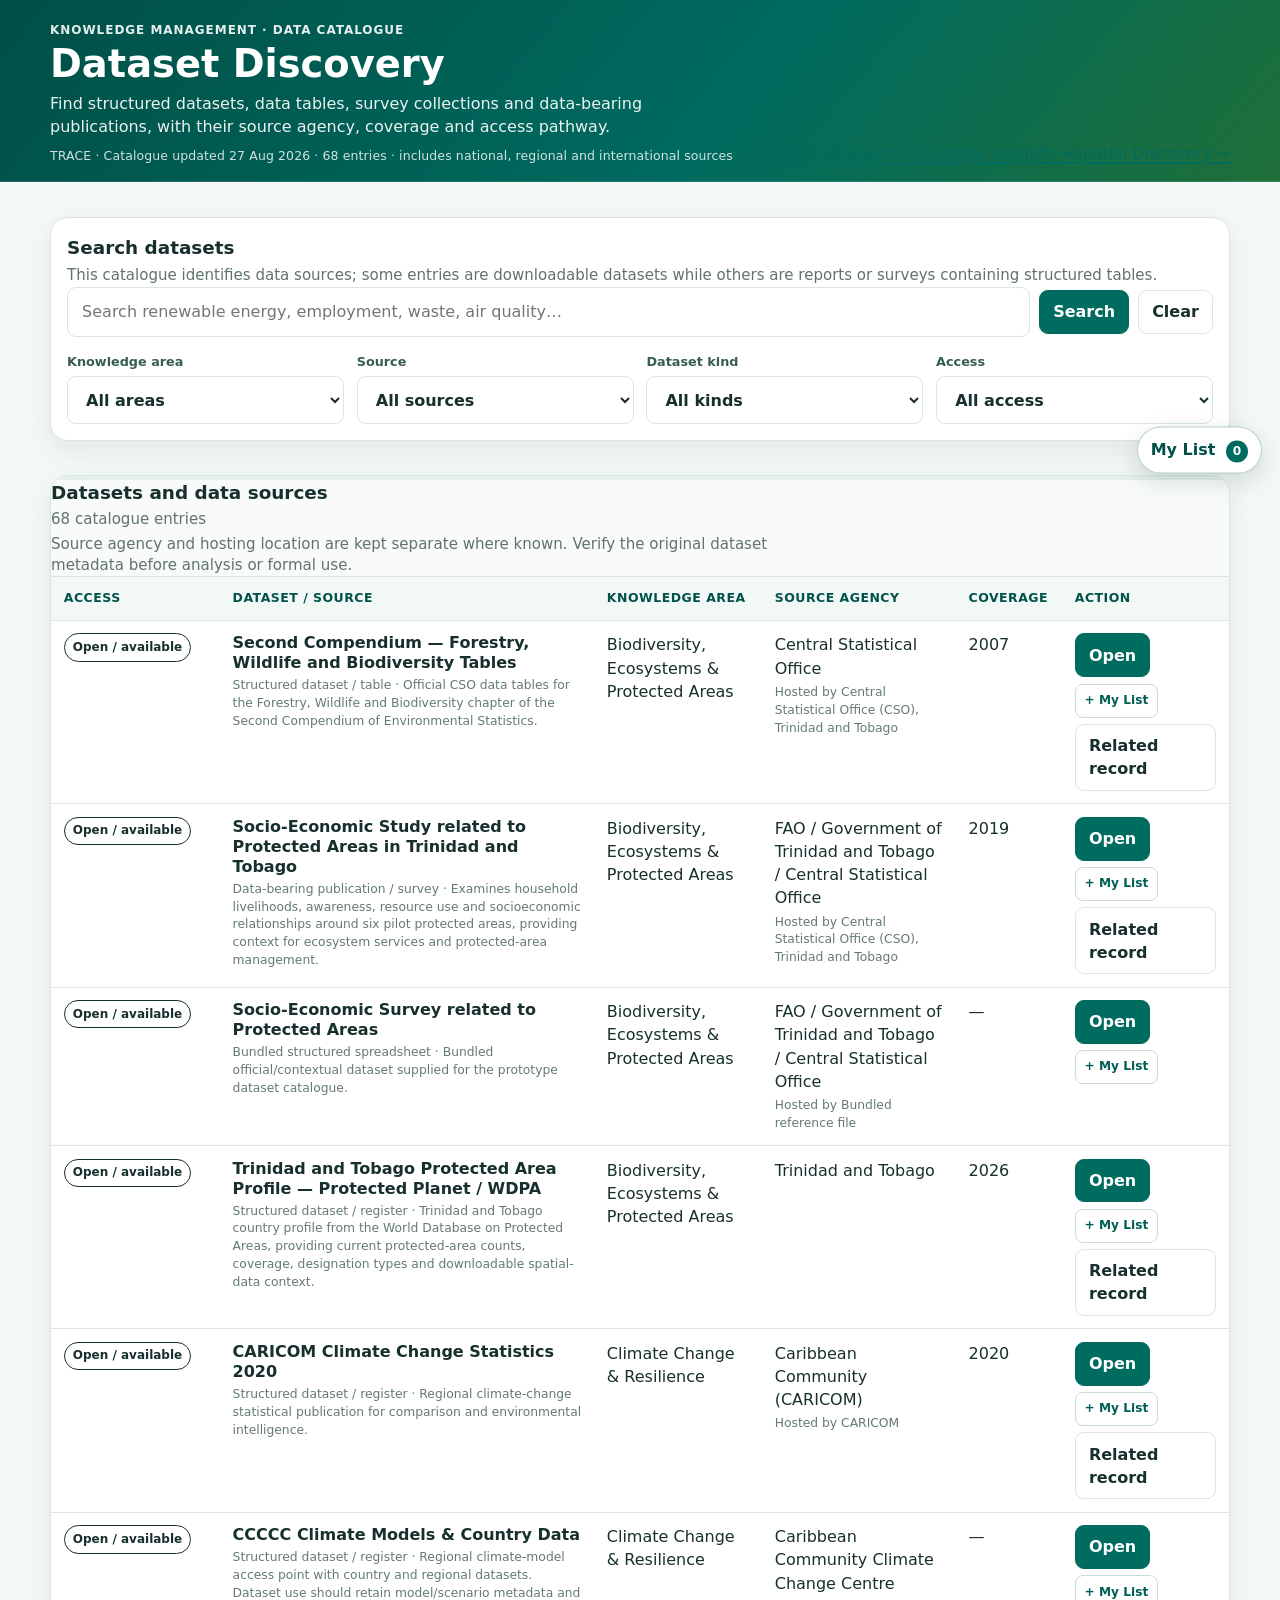
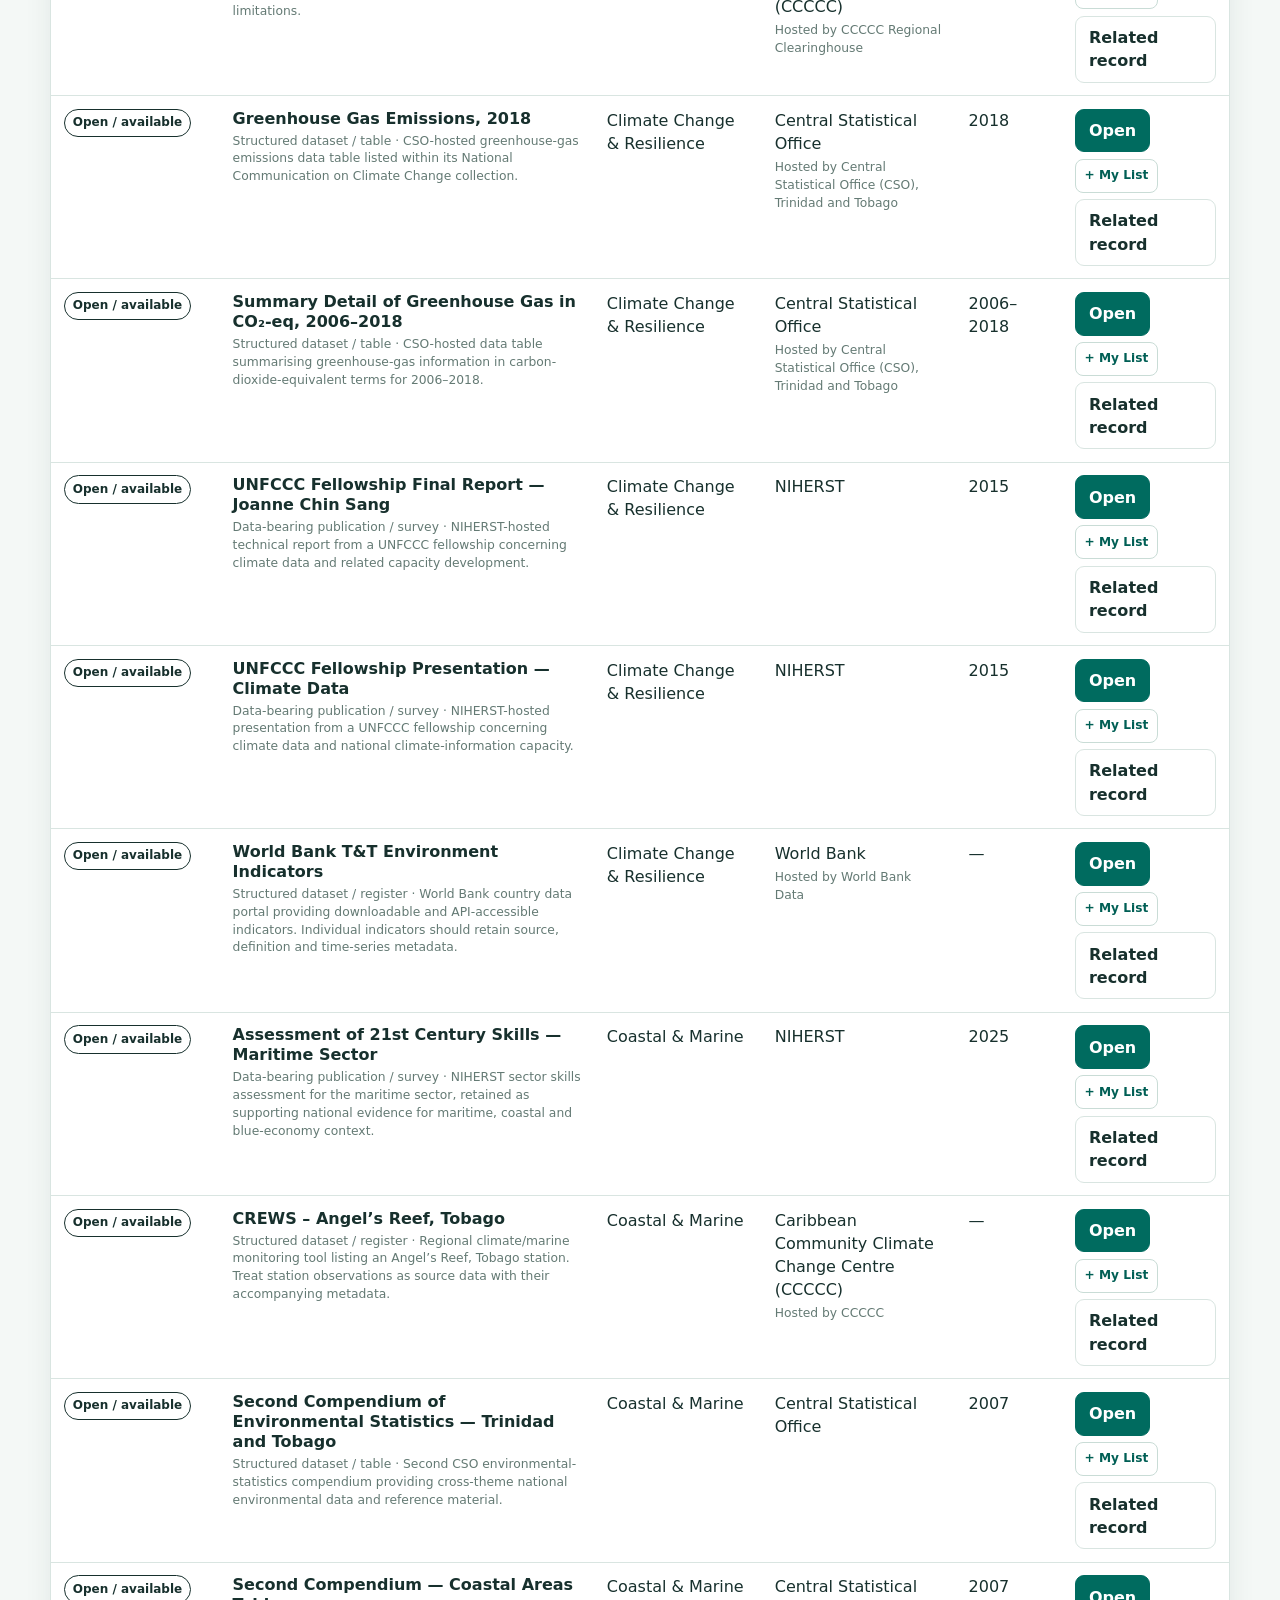
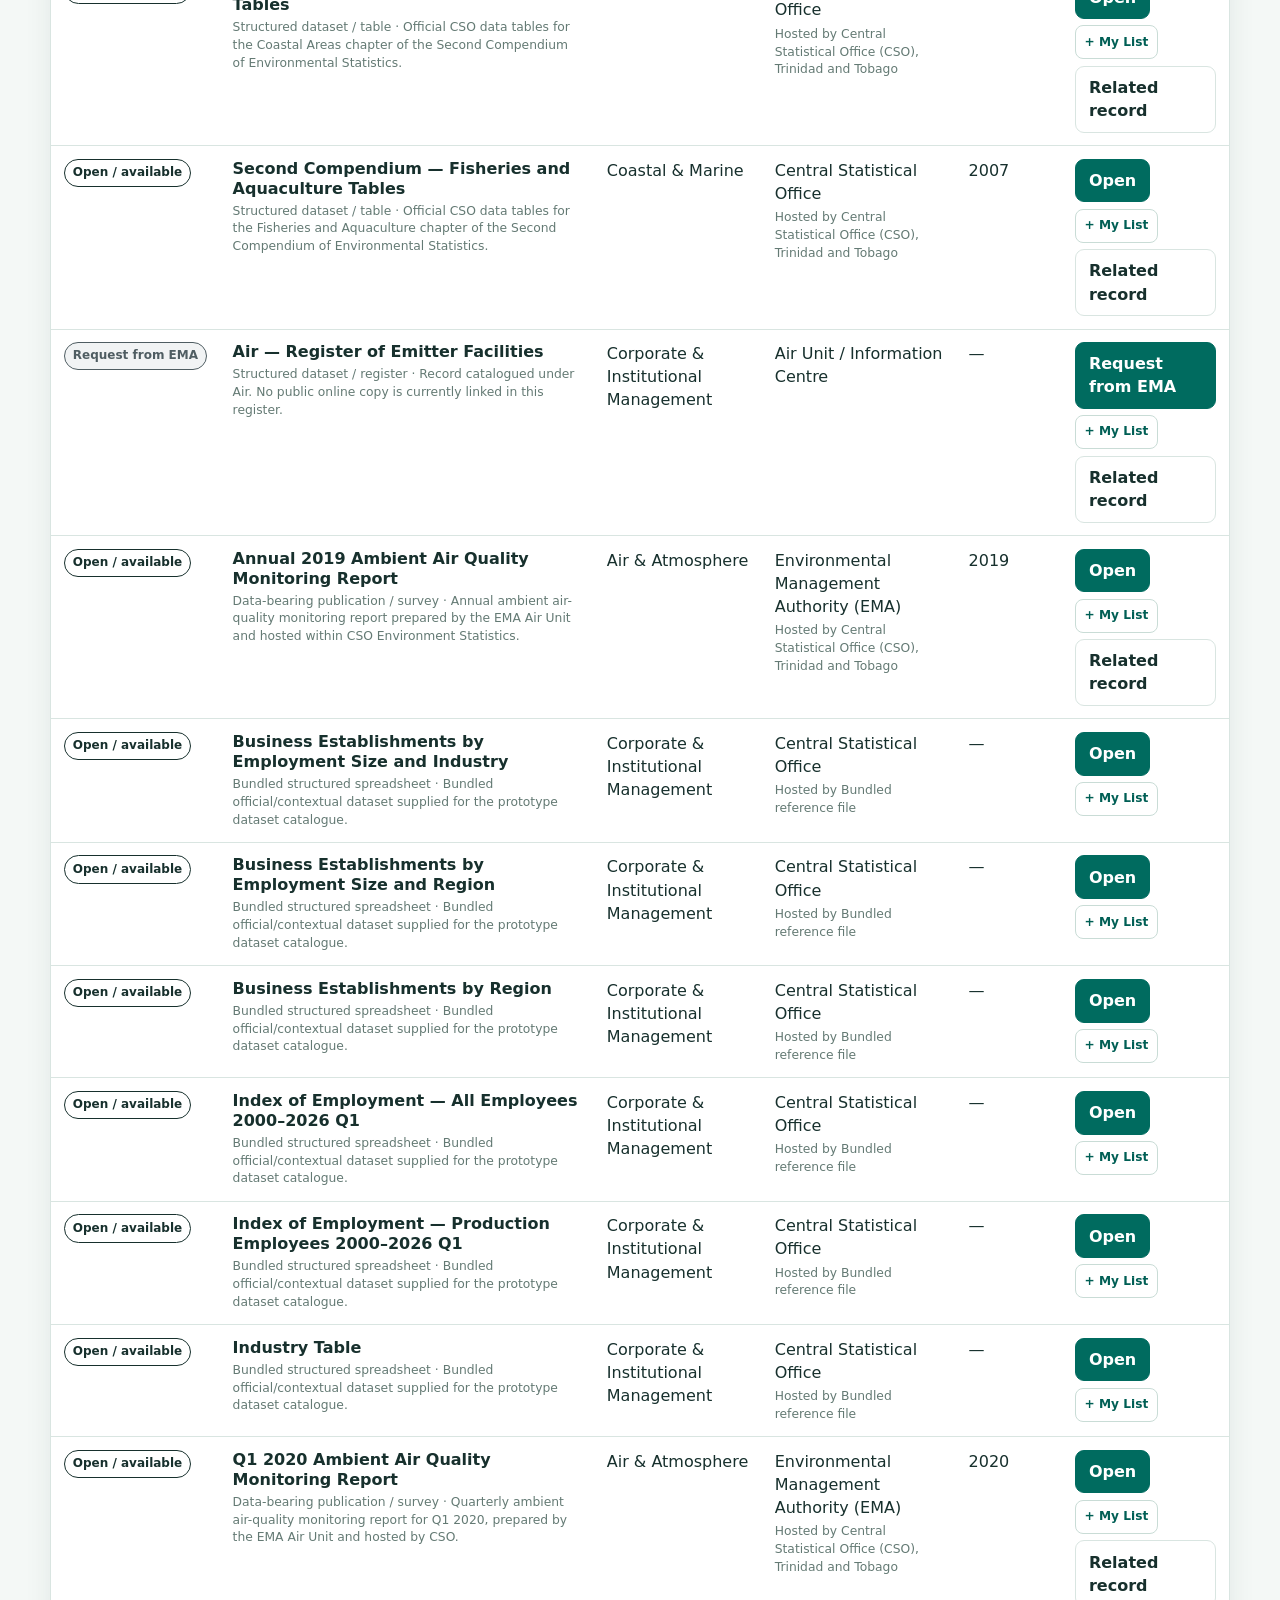
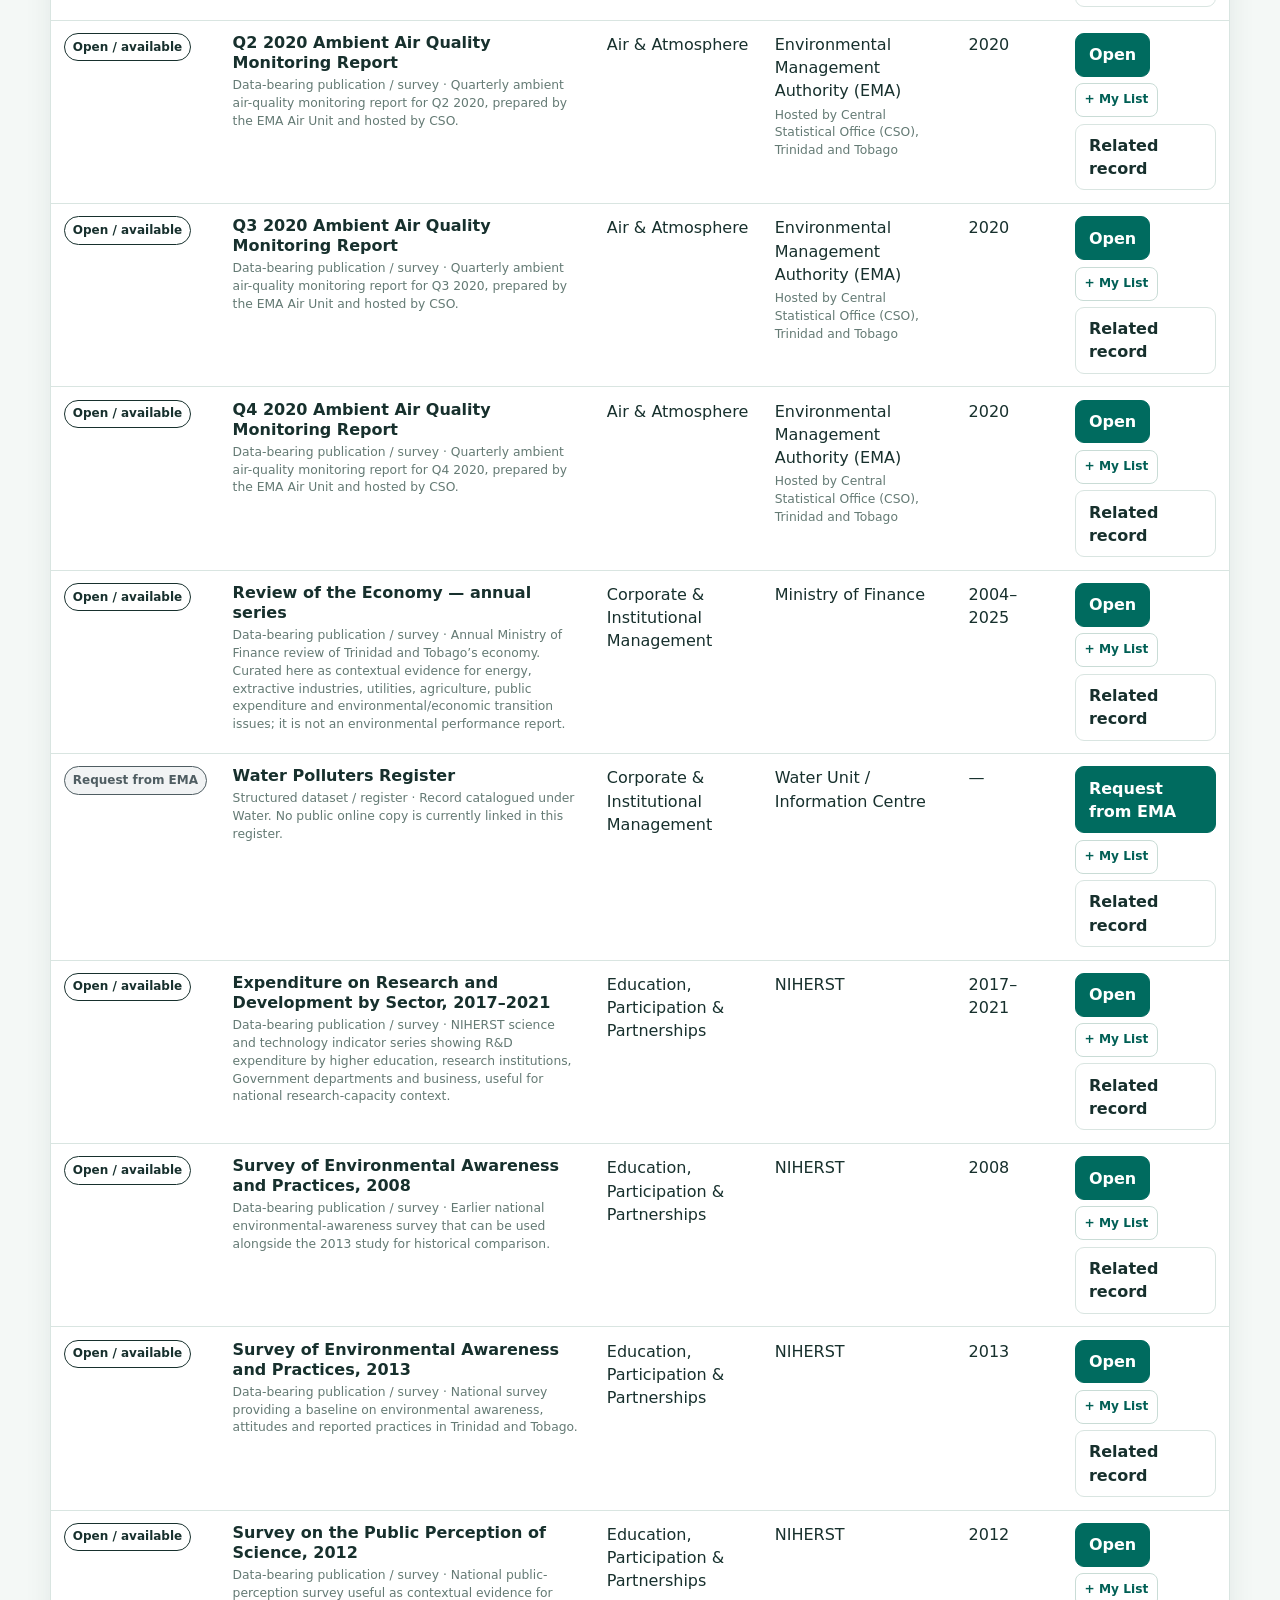
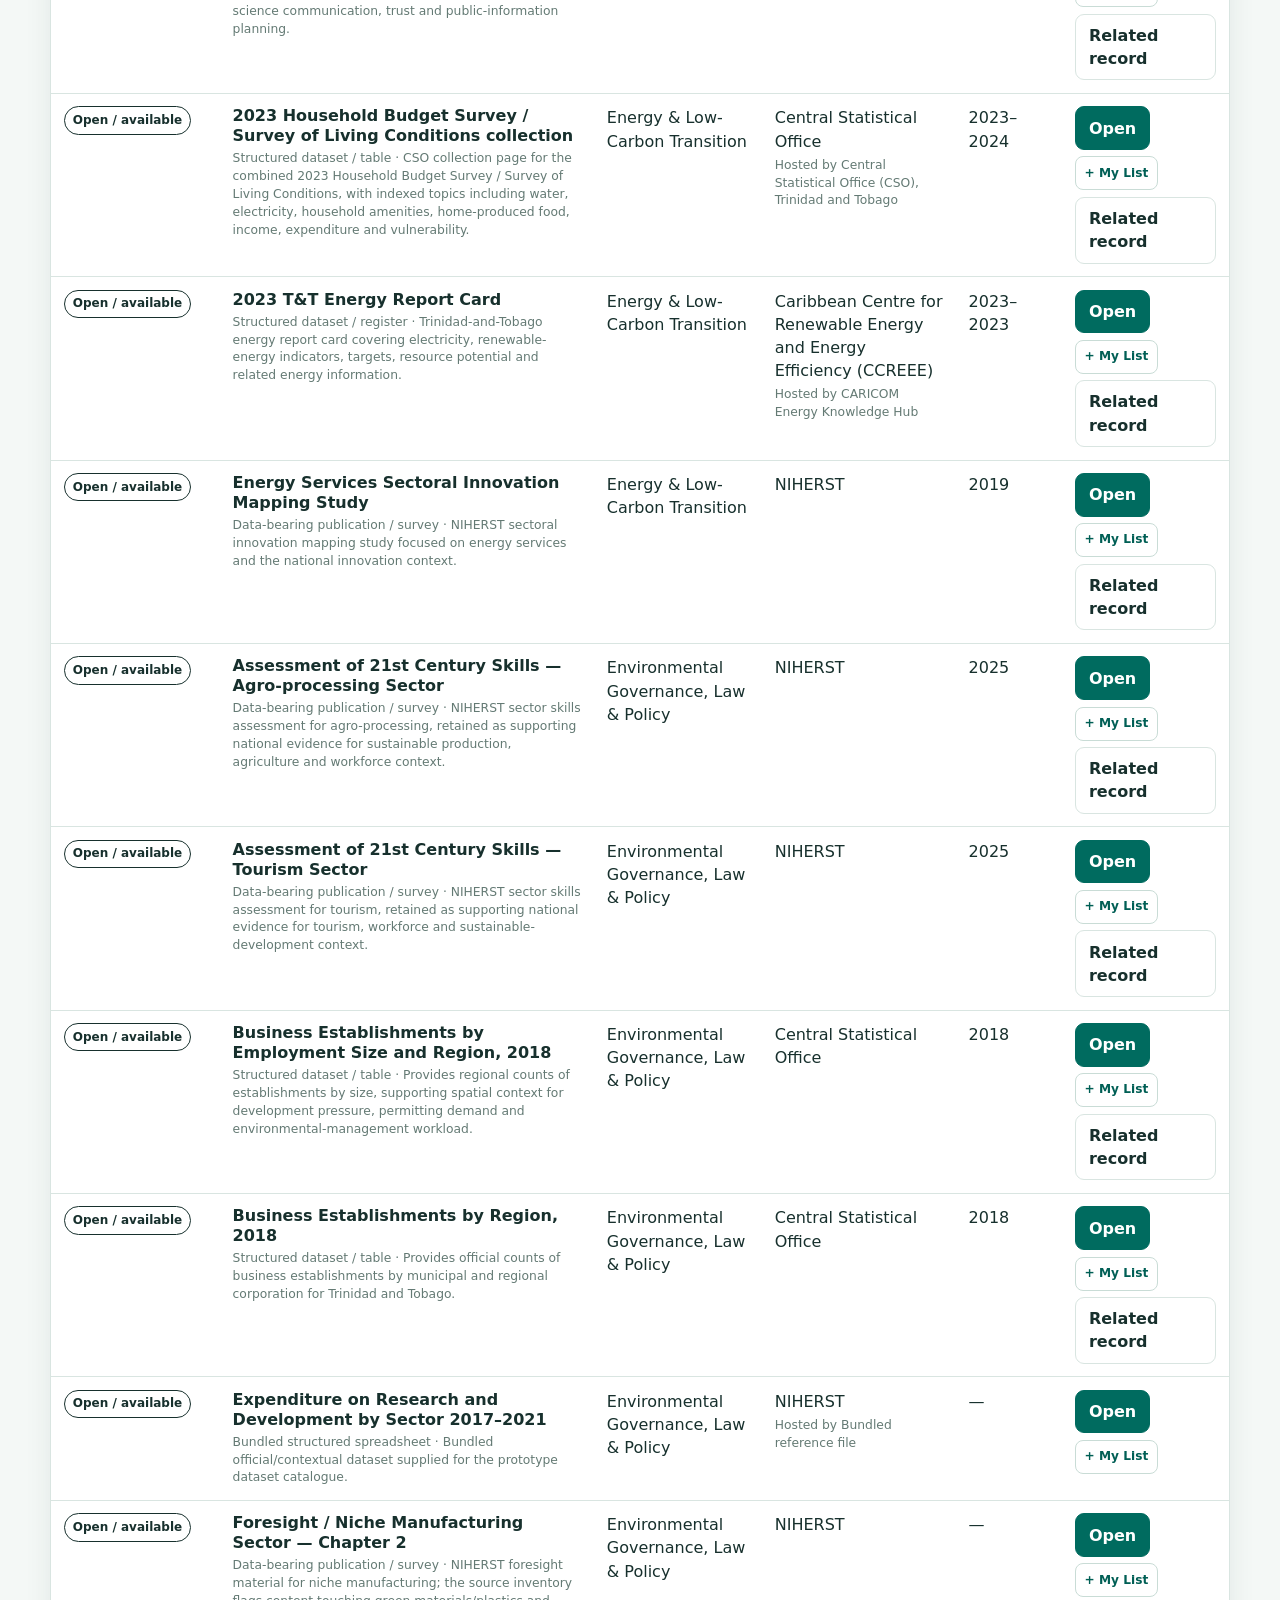
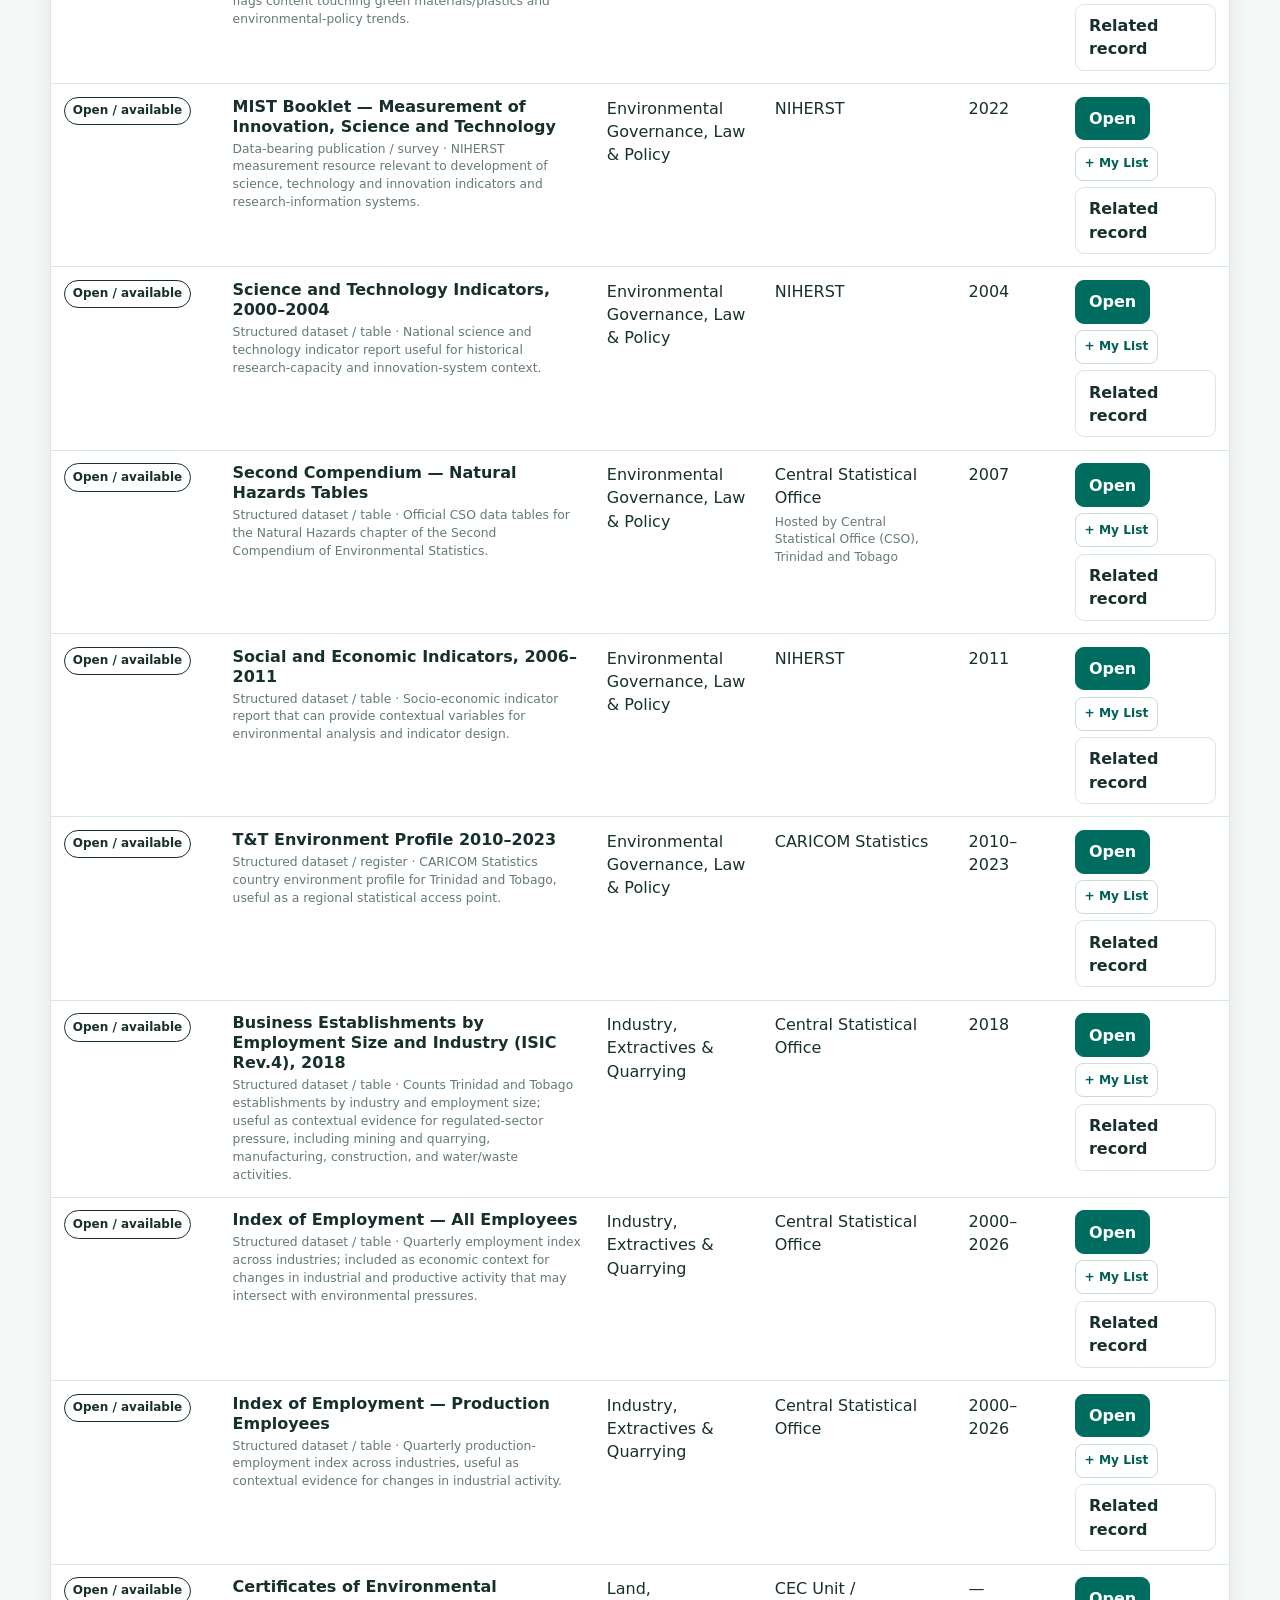
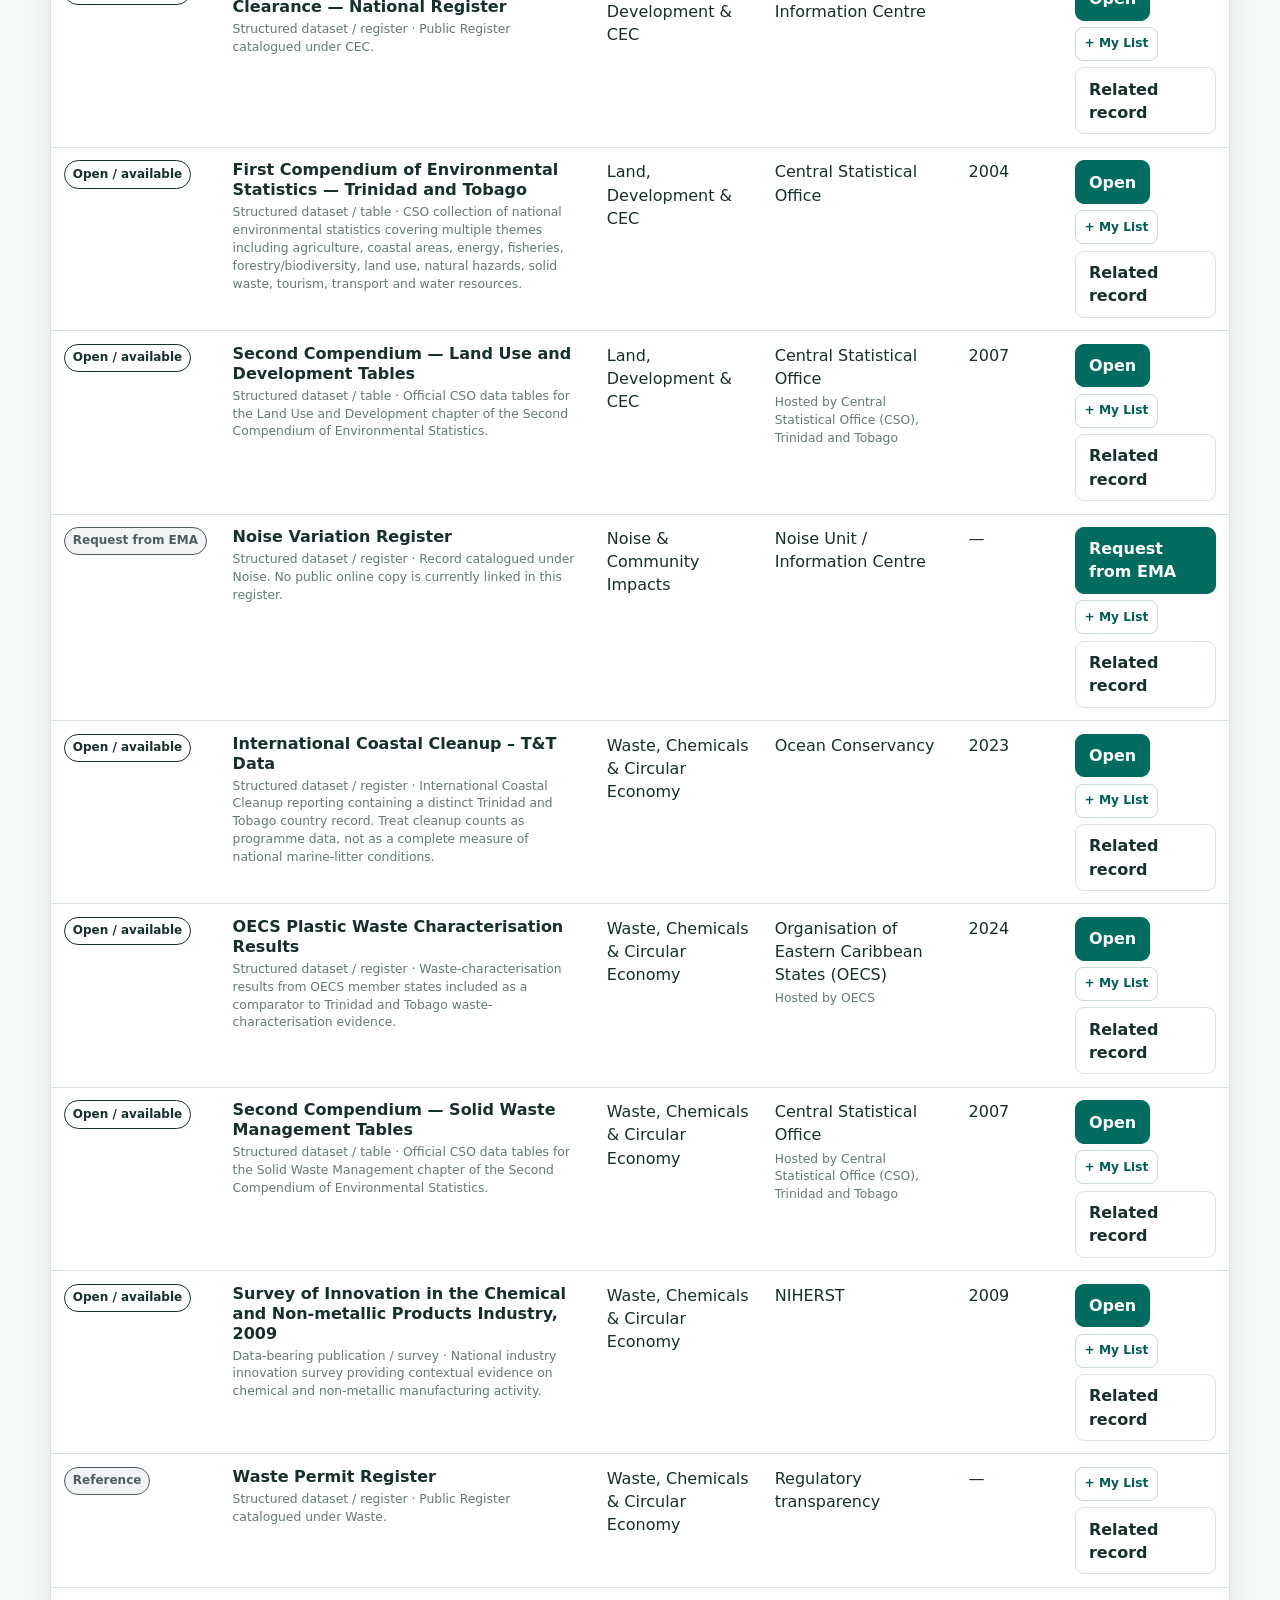
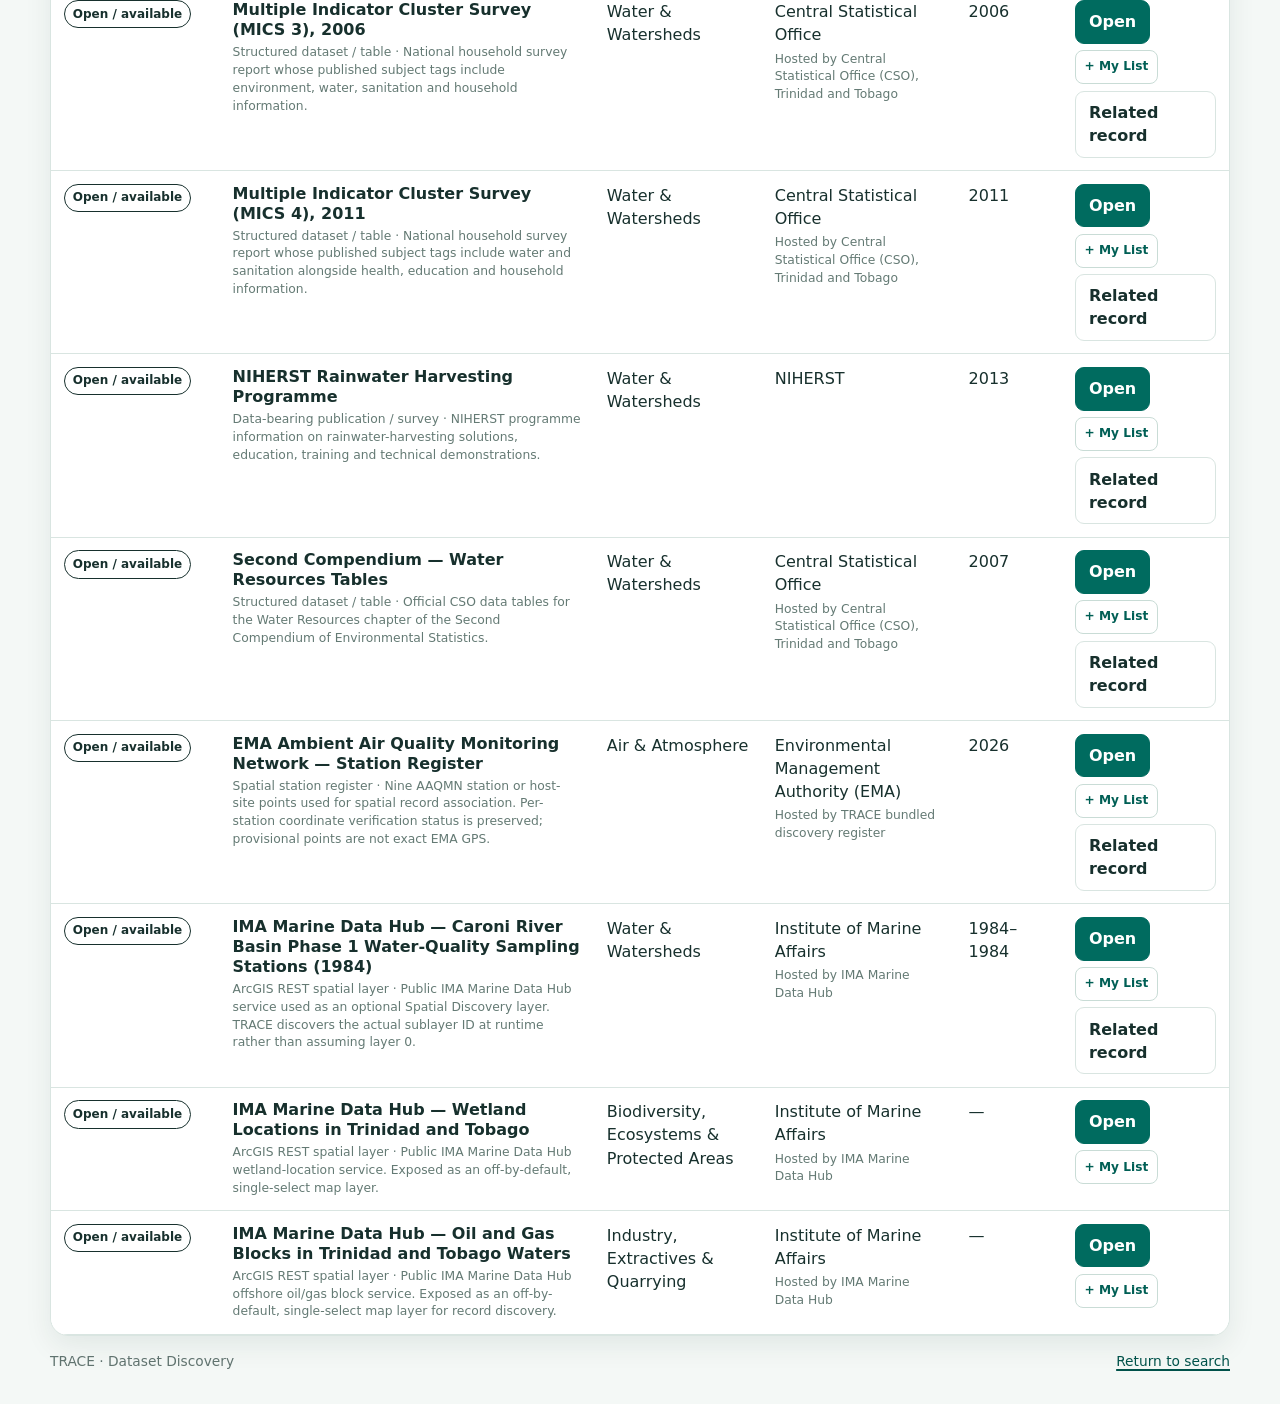
==== commit edf3e2fb: "Add files via upload" ====
--- a/datasets.html
+++ b/datasets.html
@@ -2,17 +2,17 @@
 <html lang="en">
 <head>
   <meta charset="utf-8" /><meta name="viewport" content="width=device-width, initial-scale=1" /><meta name="theme-color" content="#006b5f" />
-  <meta name="description" content="Browse datasets and data-bearing sources indexed by the EMA Document Search Tool." />
-  <title>Dataset Discovery · EMA Document Search Tool</title>
+  <meta name="description" content="Browse datasets and data-bearing sources indexed by TRACE." />
+  <title>Dataset Discovery · TRACE</title>
   <link rel="stylesheet" href="assets/styles.css" /><link rel="stylesheet" href="assets/datasets.css" /><link rel="stylesheet" href="assets/mylist.css" />
 </head>
 <body>
   <a class="skip-link" href="#datasetSearch">Skip to dataset search</a>
-  <header class="app-header"><div class="header-wrap"><div class="title-block"><p class="eyebrow">Knowledge Management · Data catalogue</p><h1>Dataset Discovery</h1><p class="lede">Find structured datasets, data tables, survey collections and data-bearing publications, with their source agency, coverage and access pathway.</p><p class="tool-meta-line">Catalogue updated 26 Aug 2026 · 64 entries · includes national, regional and international sources</p></div><div class="insights-header-links"><a class="back-search" href="index.html">← Back to search</a><a class="back-search" href="insights.html">Knowledge Insights →</a><a class="back-search" href="preview.html">Spatial Discovery →</a></div></div></header>
+  <header class="app-header"><div class="header-wrap"><div class="title-block"><p class="eyebrow">Knowledge Management · Data catalogue</p><h1>Dataset Discovery</h1><p class="lede">Find structured datasets, data tables, survey collections and data-bearing publications, with their source agency, coverage and access pathway.</p><p class="tool-meta-line">TRACE · Catalogue updated 27 Aug 2026 · 68 entries · includes national, regional and international sources</p></div><div class="insights-header-links"><a class="back-search" href="index.html">← Back to search</a><a class="back-search" href="insights.html">Knowledge Insights →</a><a class="back-search" href="preview.html">Spatial Discovery →</a></div></div></header>
   <main class="app-shell dataset-shell">
-    <section class="search-panel"><div class="search-topline"><div><h2>Search datasets</h2><p>This catalogue identifies data sources; some entries are downloadable datasets while others are reports or surveys containing structured tables.</p></div></div><form id="datasetForm" class="search-box"><label class="sr-only" for="datasetSearch">Search datasets</label><input id="datasetSearch" type="search" placeholder="Search renewable energy, employment, waste, air quality…" /><button class="primary" type="submit">Search</button><button class="ghost" type="button" id="datasetReset">Clear</button></form><div class="dataset-filters"><label>Knowledge area<select id="datasetArea"><option value="all">All areas</option></select></label><label>Source<select id="datasetSource"><option value="all">All sources</option></select></label><label>Dataset kind<select id="datasetKind"><option value="all">All kinds</option></select></label><label>Access<select id="datasetAccess"><option value="all">All access</option><option value="open_online">Open / downloadable</option><option value="reference_only">Reference only</option><option value="request_ema">Request from EMA</option></select></label></div></section>
+    <section class="search-panel"><div class="search-topline"><div><h2>Search datasets</h2><p>This catalogue identifies data sources; some entries are downloadable datasets while others are reports or surveys containing structured tables.</p></div></div><form id="datasetForm" class="search-box"><label class="sr-only" for="datasetSearch">Search datasets</label><input id="datasetSearch" type="search" placeholder="Search renewable energy, employment, waste, air quality…" /><button class="primary" type="submit">Search</button><button class="ghost" type="button" id="datasetReset">Clear</button></form><div class="dataset-filters"><label>Knowledge area<select id="datasetArea"><option value="all">All areas</option></select></label><label>Source<select id="datasetSource"><option value="all">All sources</option></select></label><label>Dataset kind<select id="datasetKind"><option value="all">All kinds</option></select></label><label>Access<select id="datasetAccess"><option value="all">All access</option><option value="open_online">Open / downloadable</option><option value="reference_only">Reference only</option><option value="request_ema">Request from EMA</option><option value="request_ima">Request from the IMA</option></select></label></div></section>
     <section class="results-panel"><div class="results-head"><div class="results-title-block"><h2>Datasets and data sources</h2><p id="datasetCount">—</p><p class="results-use-note">Source agency and hosting location are kept separate where known. Verify the original dataset metadata before analysis or formal use.</p></div></div><div class="table-wrap"><table class="results-table dataset-table"><thead><tr><th>Access</th><th>Dataset / source</th><th>Knowledge area</th><th>Source agency</th><th>Coverage</th><th>Action</th></tr></thead><tbody id="datasetBody"></tbody></table></div></section>
   </main>
-  <footer class="footer"><div class="footer-mainline"><span>EMA Document Search Tool · Dataset Discovery</span><span><a href="index.html">Return to search</a></span></div></footer>
+  <footer class="footer"><div class="footer-mainline"><span>TRACE · Dataset Discovery</span><span><a href="index.html">Return to search</a></span></div></footer>
   <script src="assets/mylist.js"></script><script src="assets/datasets.js"></script>
 </body></html>
--- a/assets/styles.css
+++ b/assets/styles.css
@@ -316,3 +316,6 @@
 .list-mini-button{position:fixed;right:18px;top:50%;transform:translateY(-50%);z-index:1200;border:1px solid rgba(0,79,71,.28);background:#fff;color:#004f47;border-radius:999px;padding:10px 13px;box-shadow:0 8px 24px rgba(0,61,54,.16);font-weight:800;cursor:pointer}.list-mini-button strong{display:inline-flex;min-width:22px;height:22px;align-items:center;justify-content:center;margin-left:5px;border-radius:999px;background:#006b5f;color:#fff;font-size:.76rem}
 .list-mini-panel{position:fixed;right:18px;top:72px;bottom:28px;width:min(390px,calc(100vw - 36px));z-index:1250;background:#fff;border:1px solid #d9e5e1;border-radius:18px;box-shadow:0 16px 42px rgba(0,61,54,.22);padding:16px;overflow:auto}.list-mini-panel.hidden{display:none}.list-mini-head{display:flex;justify-content:space-between;gap:12px;align-items:flex-start;border-bottom:1px solid #e2ebe8;padding-bottom:12px;margin-bottom:10px}.list-mini-head h2{margin:0;color:#004f47;font-size:1.1rem}.list-mini-head p{margin:4px 0 0;color:#657a74;font-size:.82rem}.list-item{padding:11px 0;border-bottom:1px solid #edf2f0}.list-item strong{display:block;color:#173c36;font-size:.9rem;line-height:1.3}.list-item small{display:block;color:#657a74;margin-top:4px}.list-mini-actions{display:flex;gap:7px;flex-wrap:wrap;margin-top:8px}.list-mini-panel .request-output-label{display:block;font-size:.78rem;font-weight:700;color:#365c54;margin-top:12px}.list-mini-panel .request-output{width:100%;box-sizing:border-box;margin-top:5px;border:1px solid #d9e5e1;border-radius:10px;padding:9px;font:inherit;font-size:.78rem;resize:vertical;background:#f8fbfa}.list-mini-panel .empty-state{padding:18px 4px;color:#657a74}
 @media(max-width:760px){.list-mini-button{right:12px;top:auto;bottom:14px;transform:none}.list-mini-panel{right:10px;left:10px;top:80px;bottom:72px;width:auto}}
+
+/* TRACE v8 product label; intentionally reuses the v7.3/v6.12 visual system. */
+.product-descriptor{margin:.1rem 0 .45rem;font-size:.78rem;font-weight:700;letter-spacing:.08em;text-transform:uppercase;color:var(--muted,#52665f)}
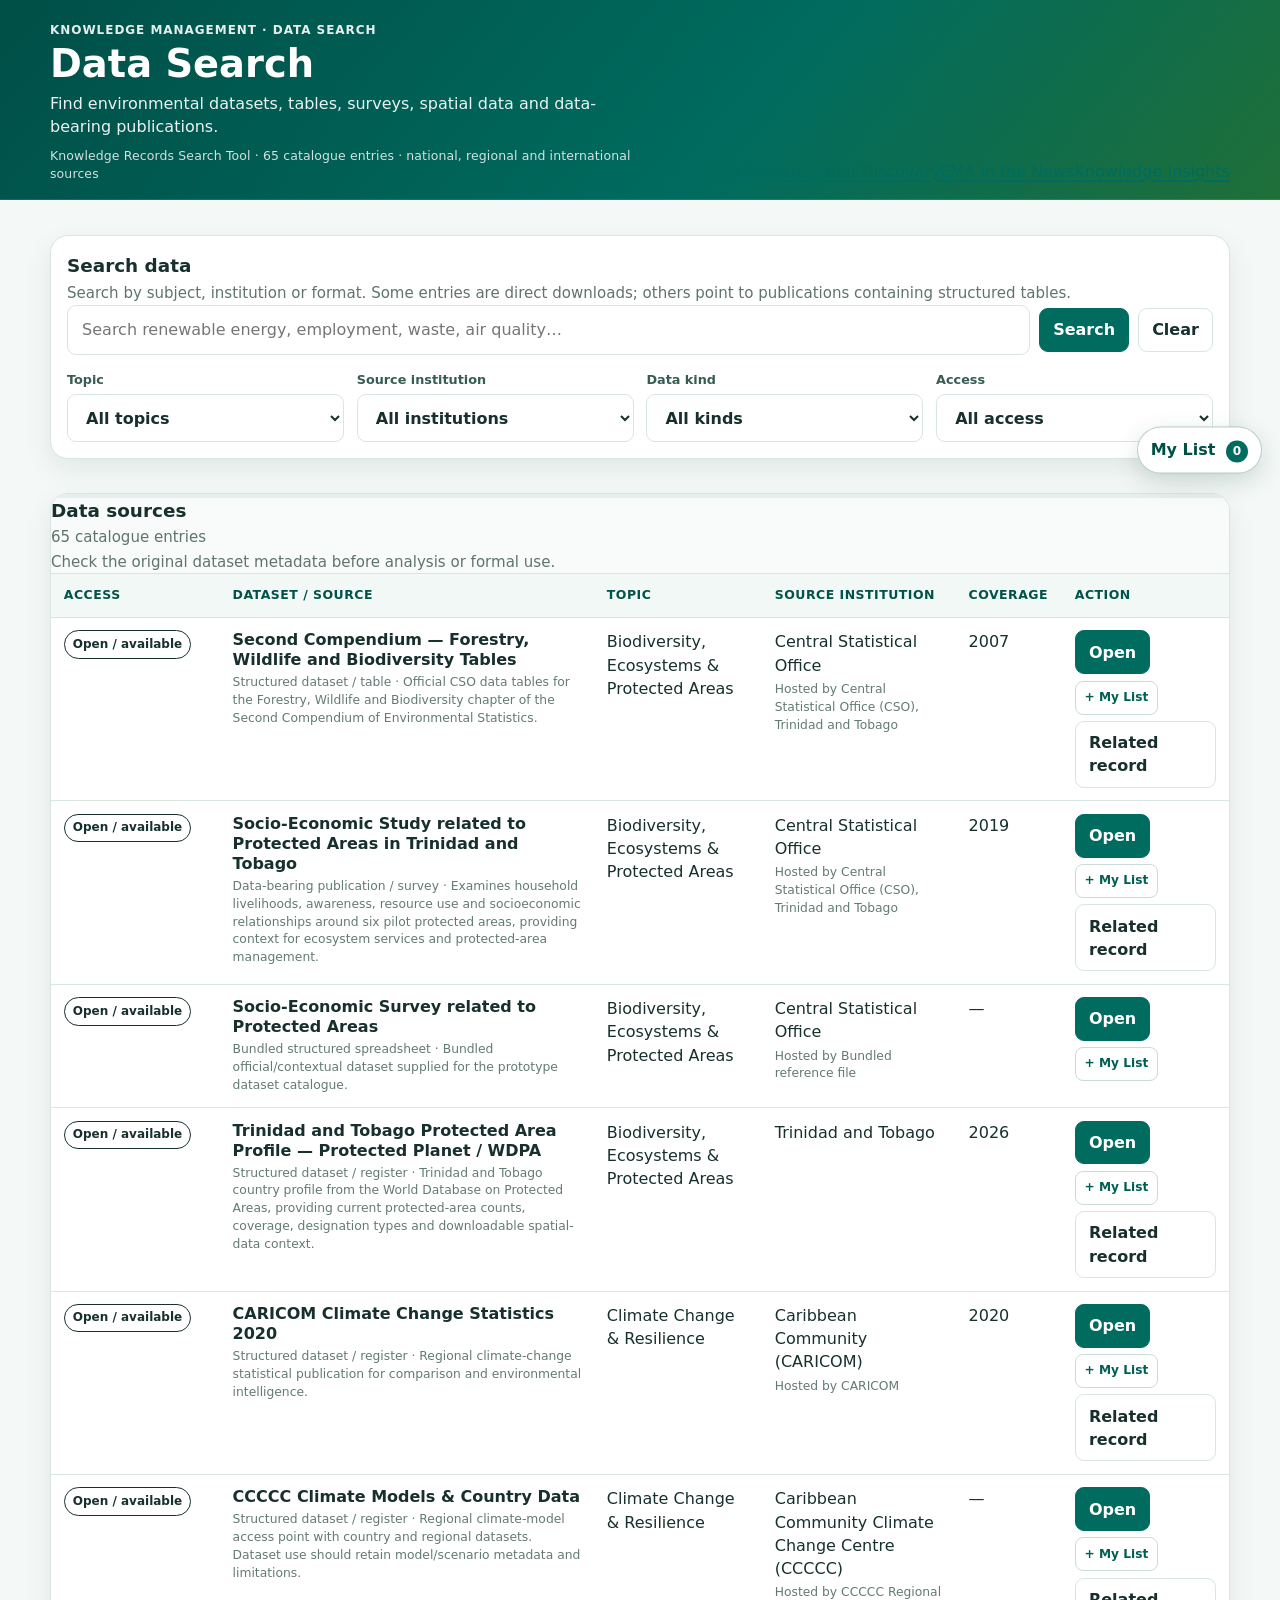
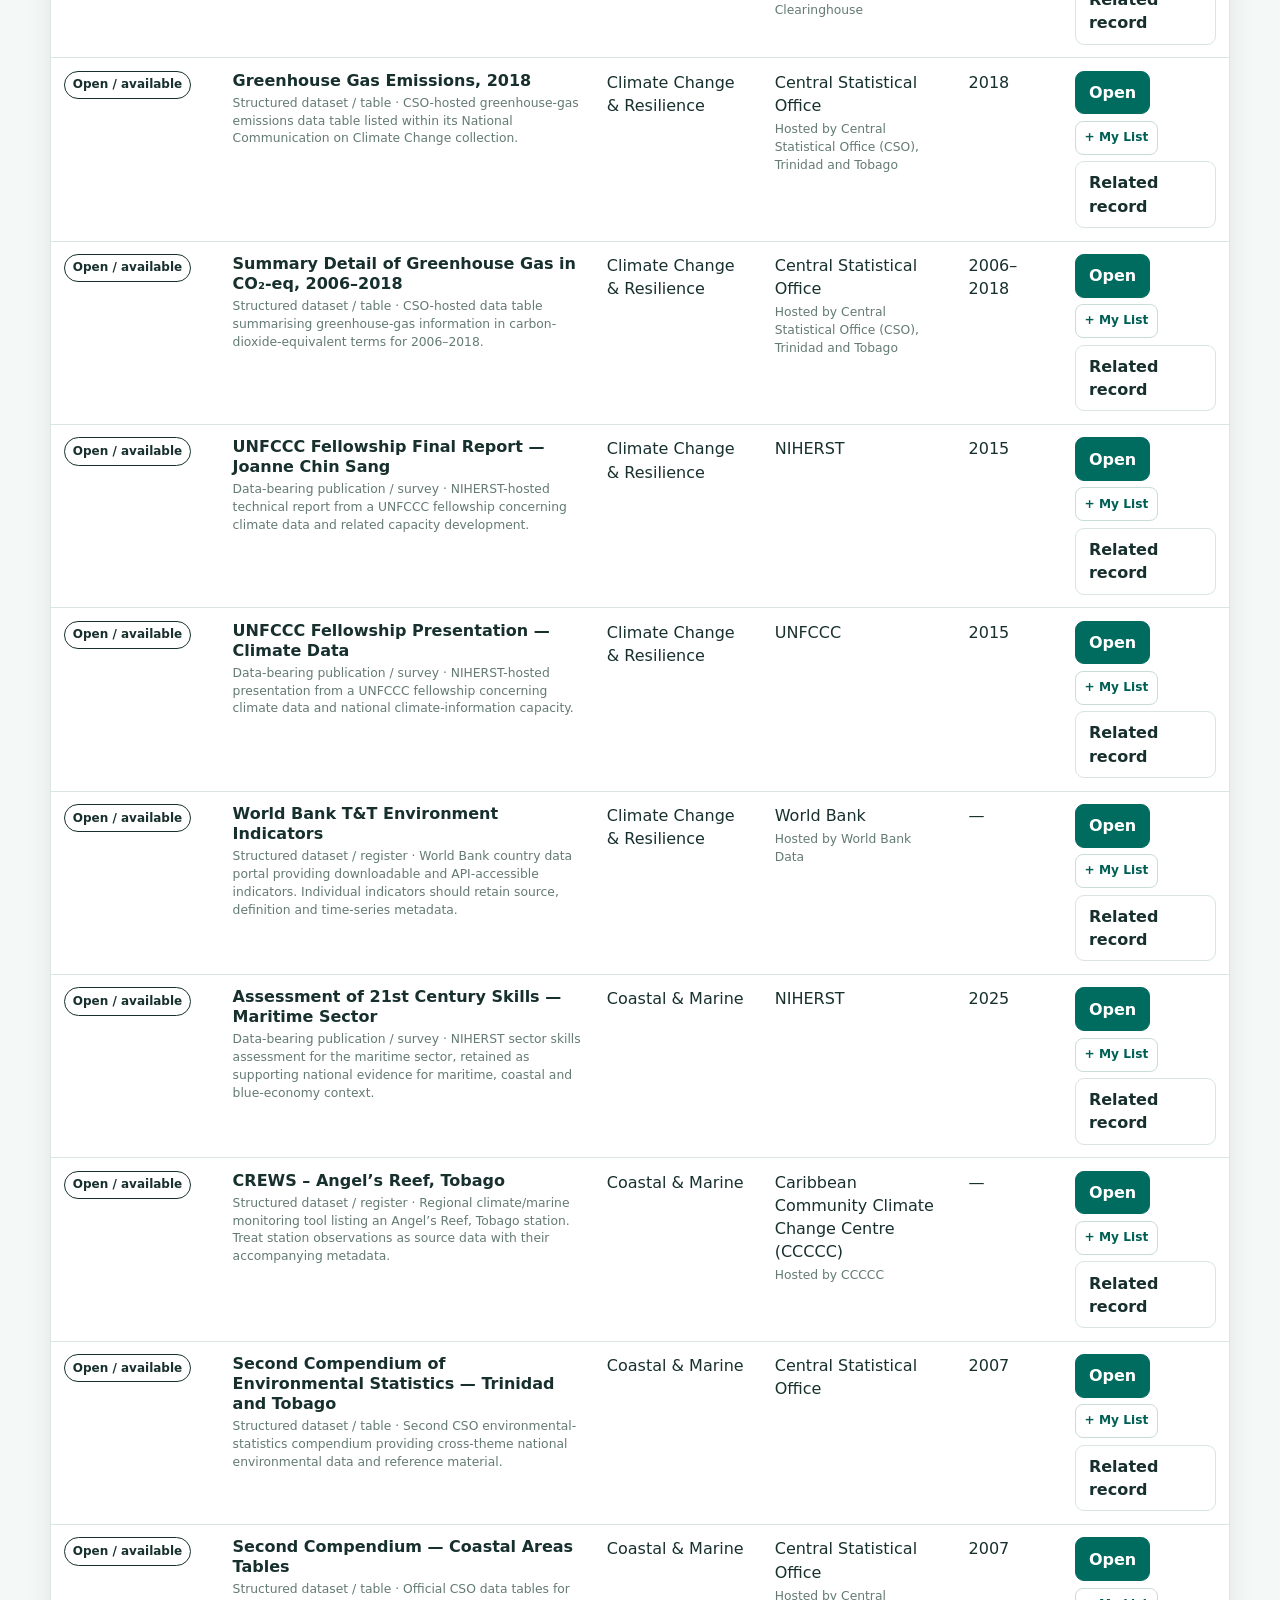
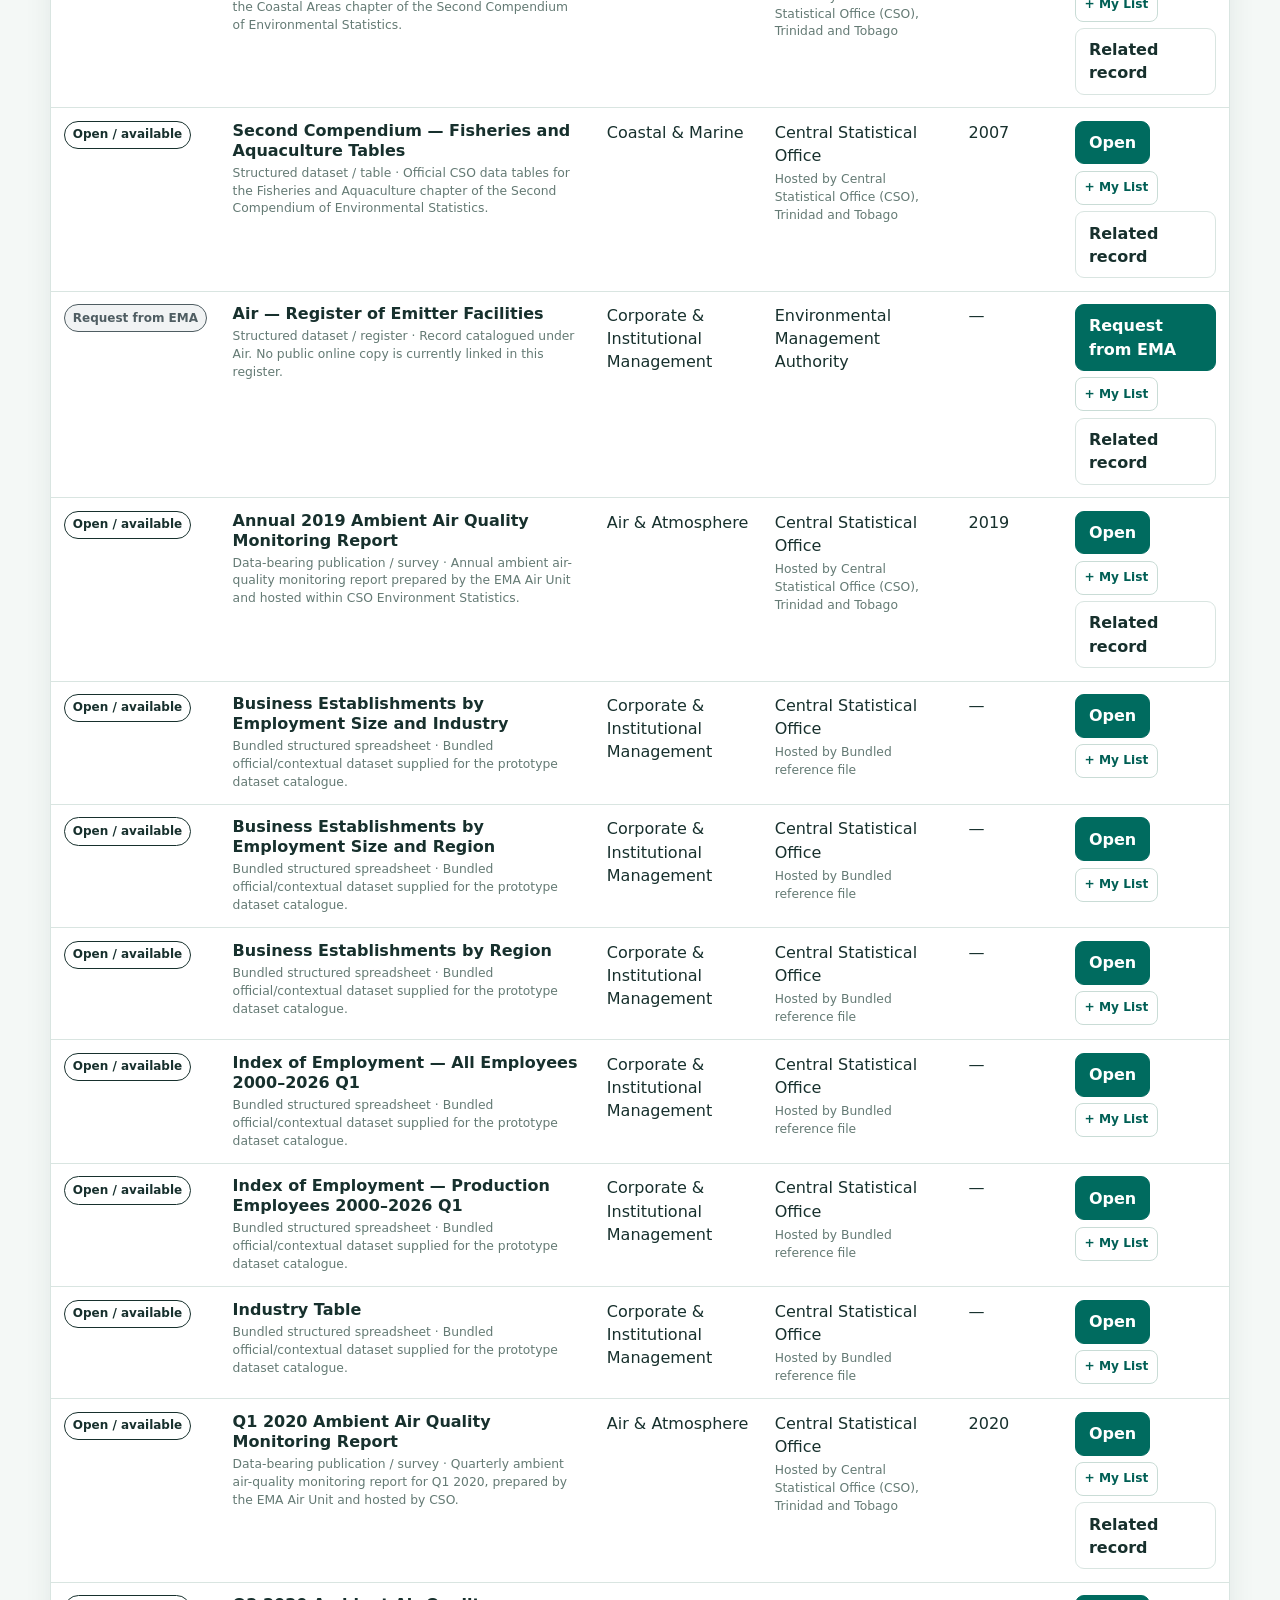
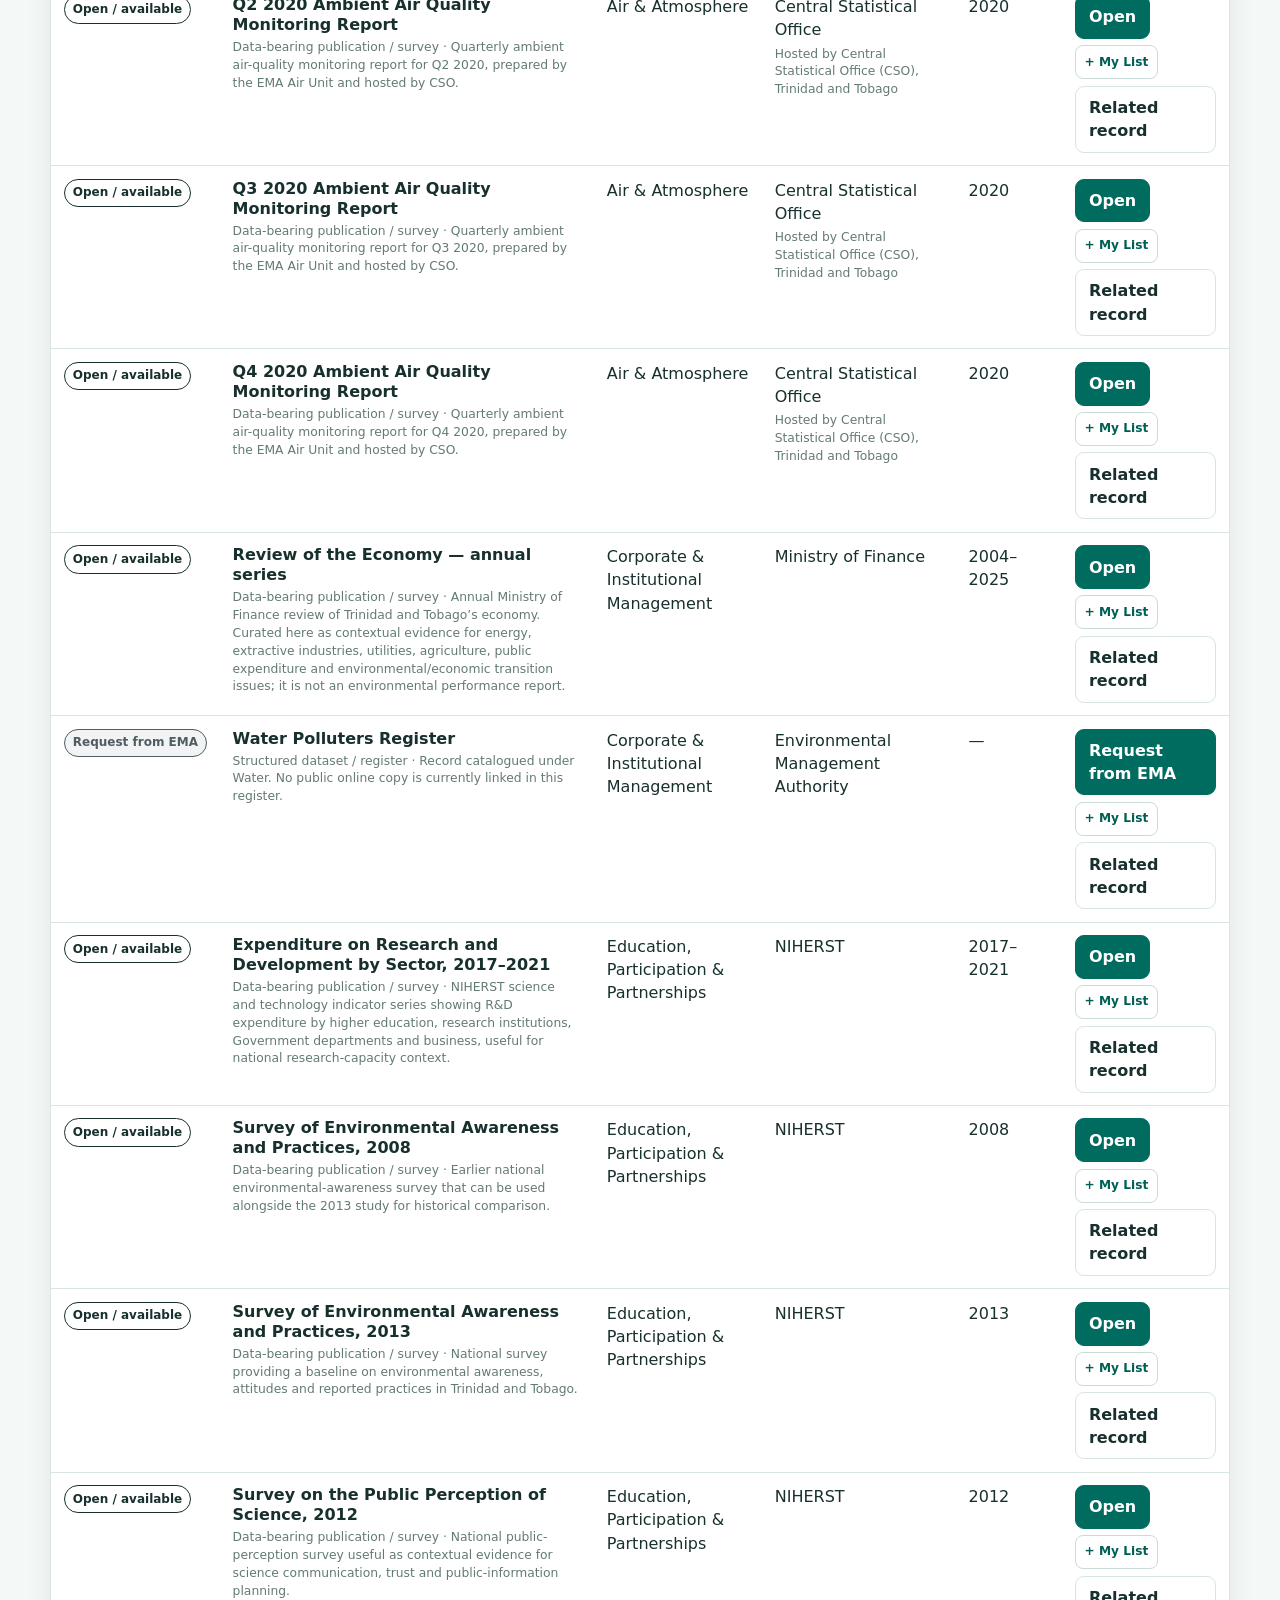
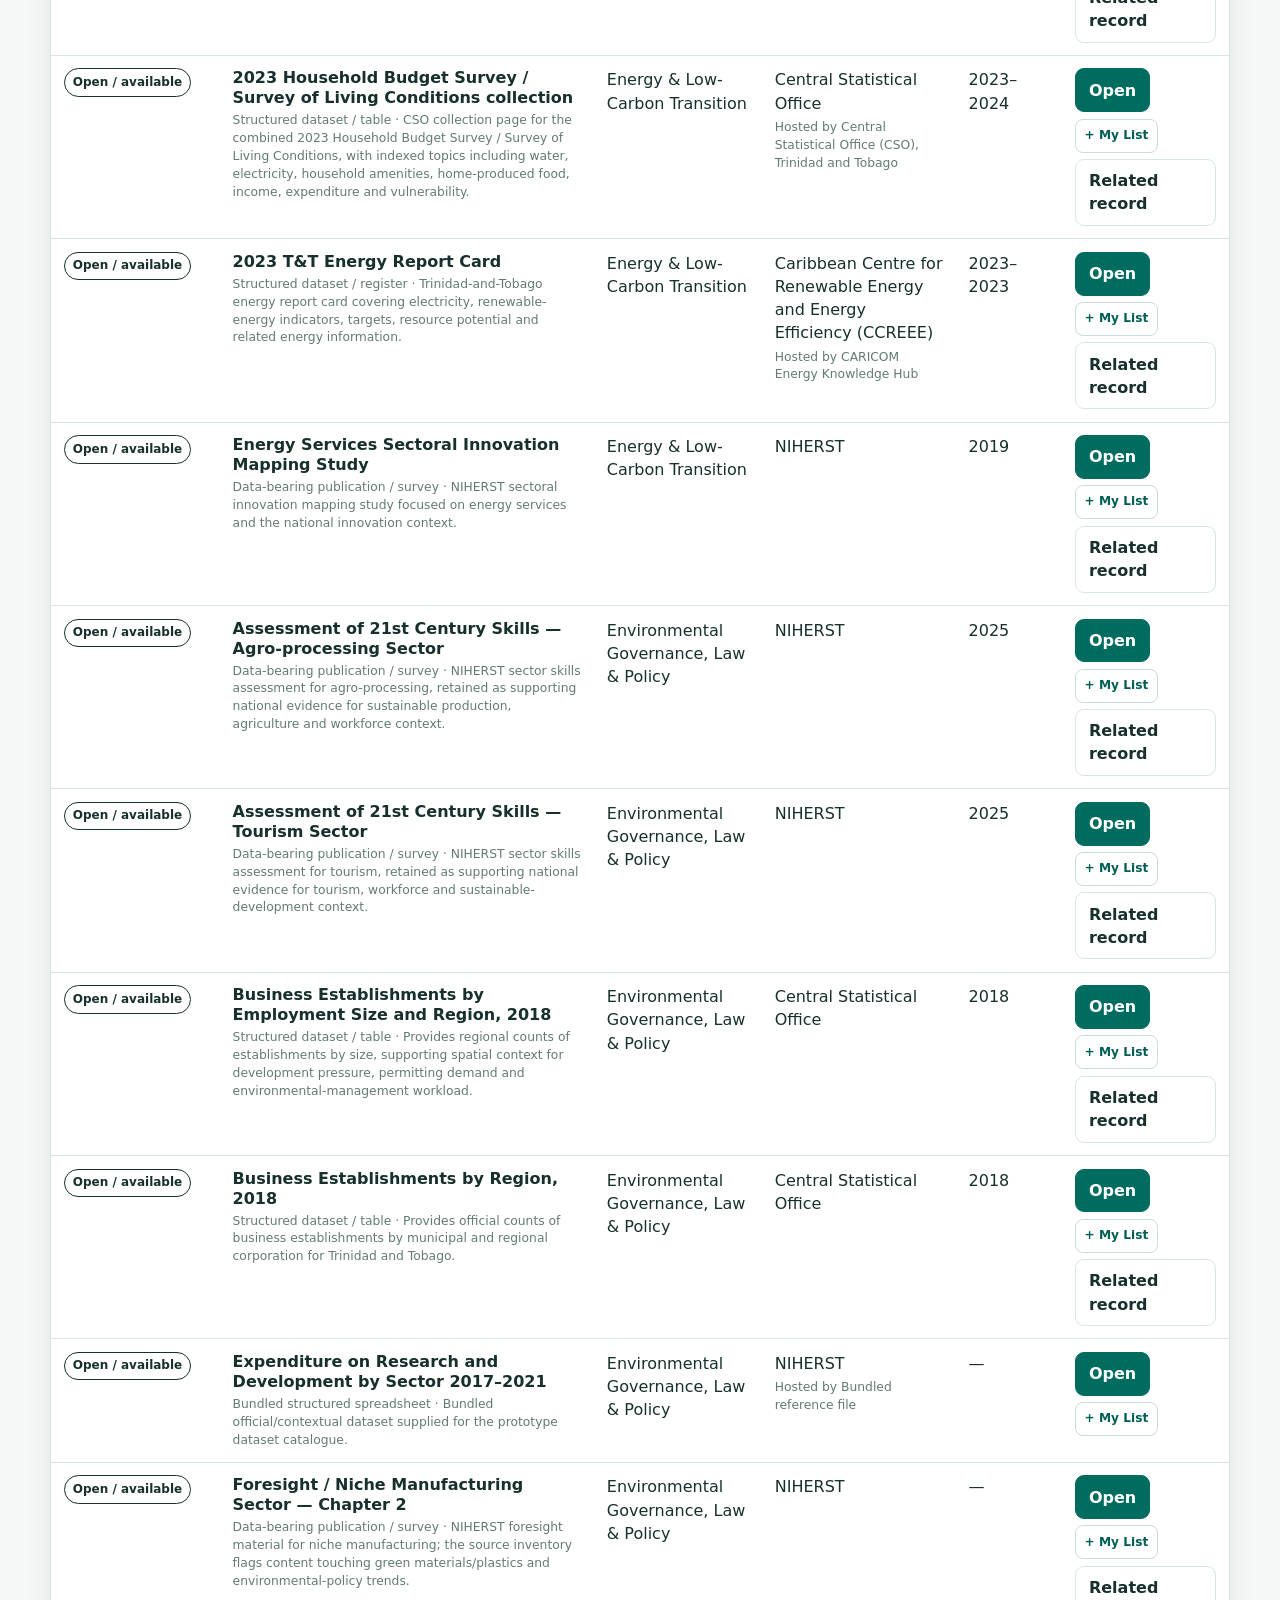
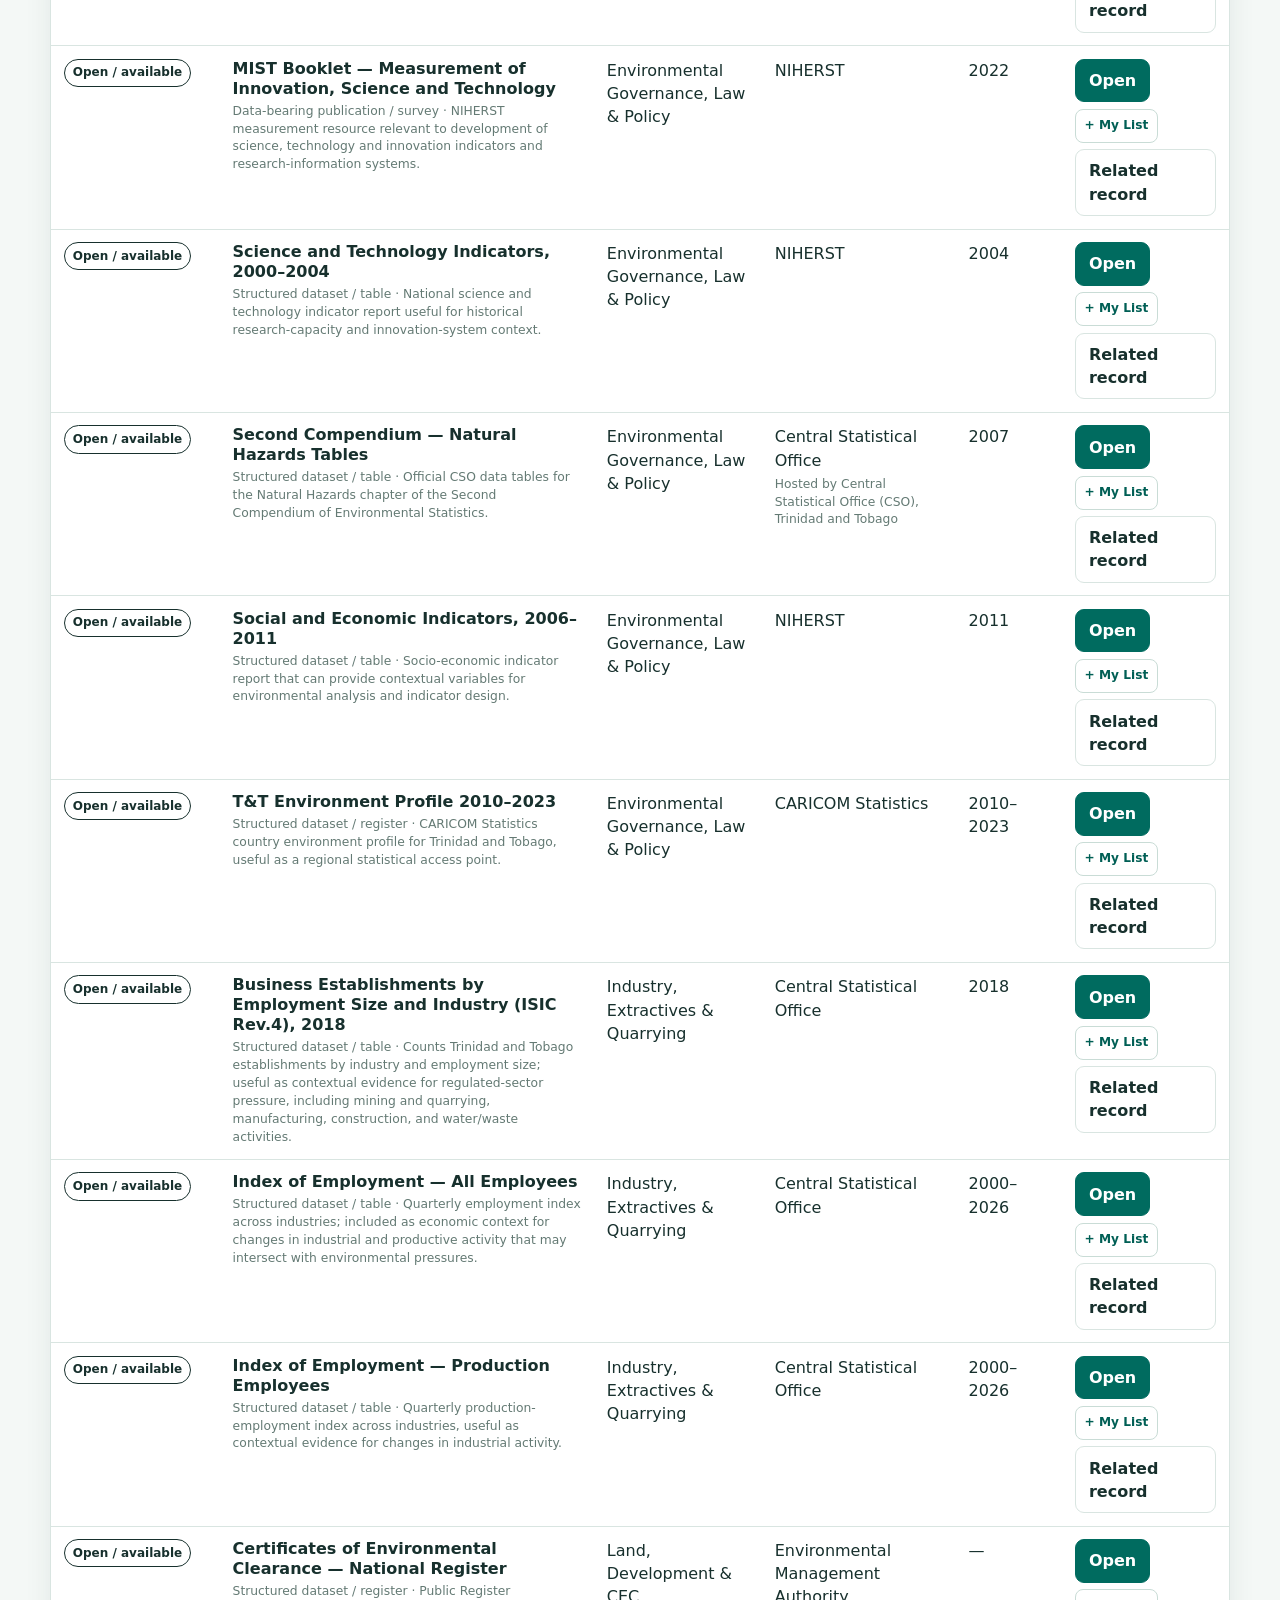
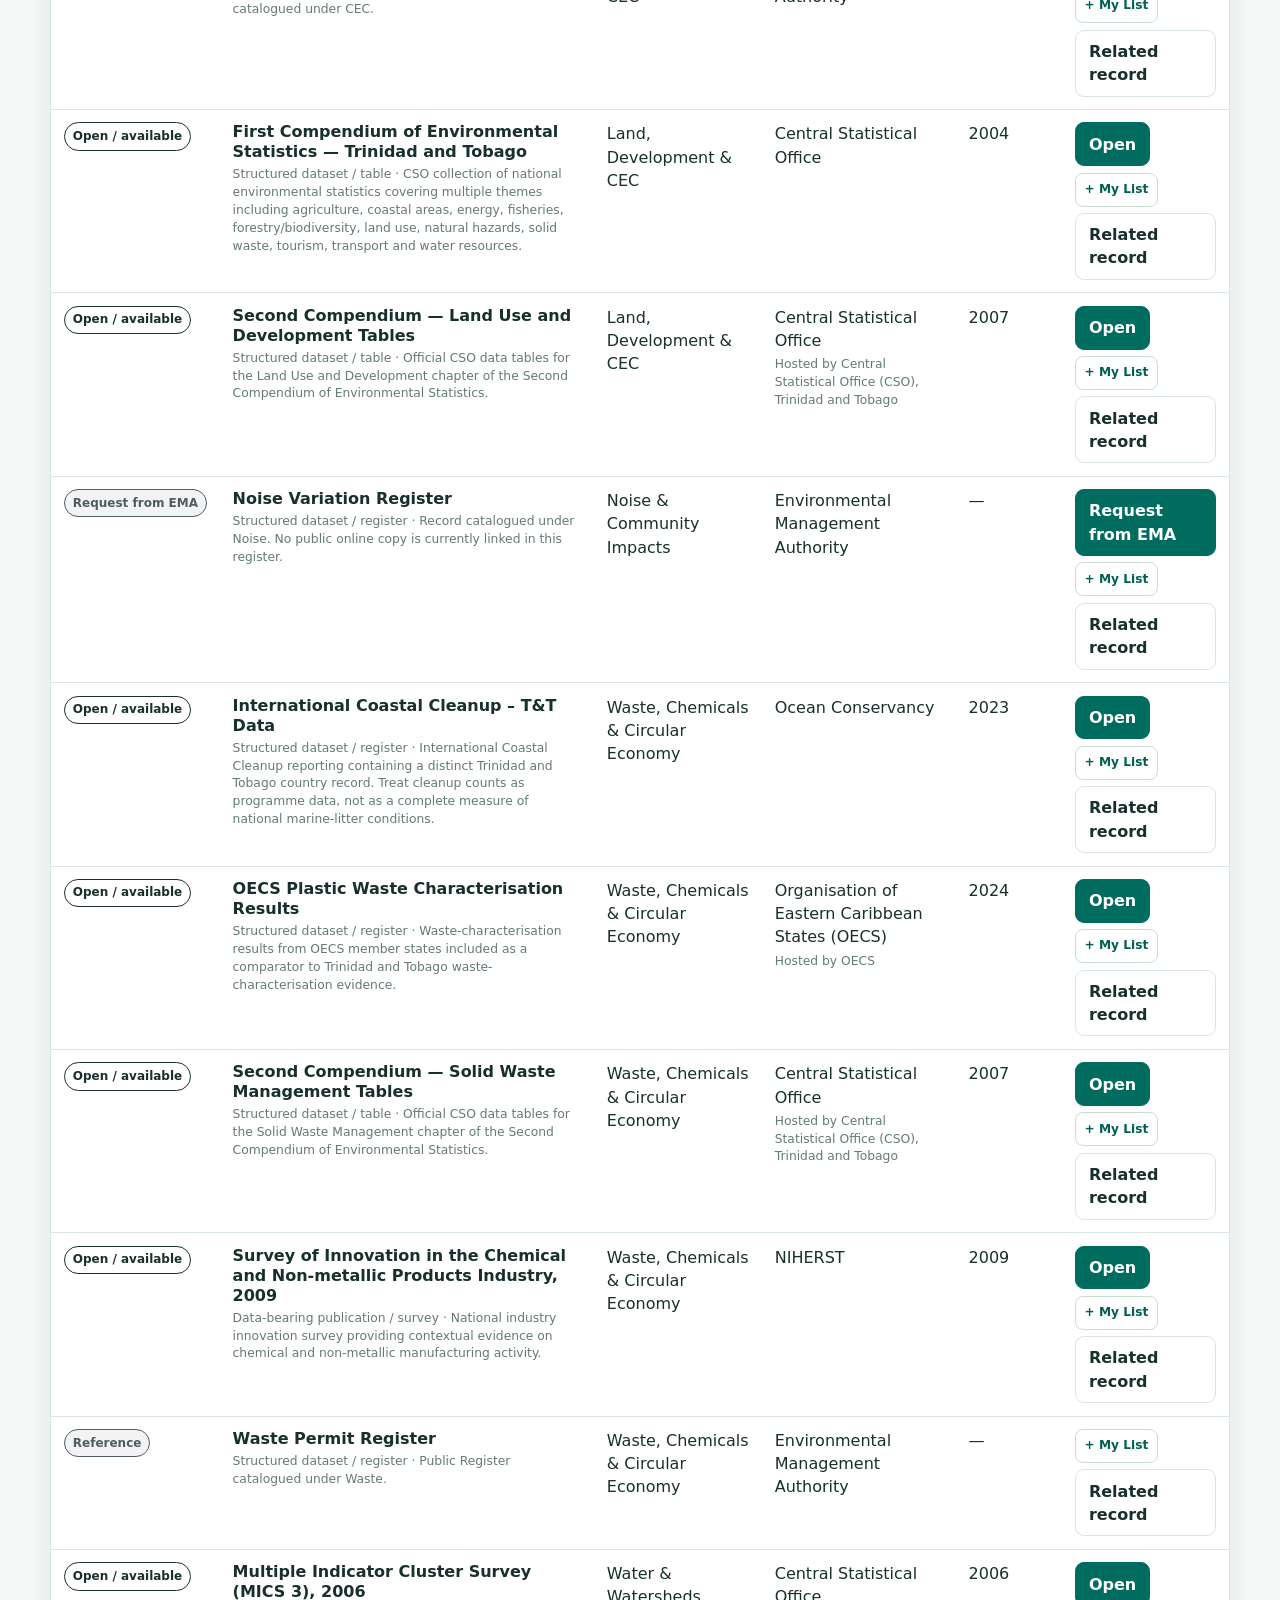
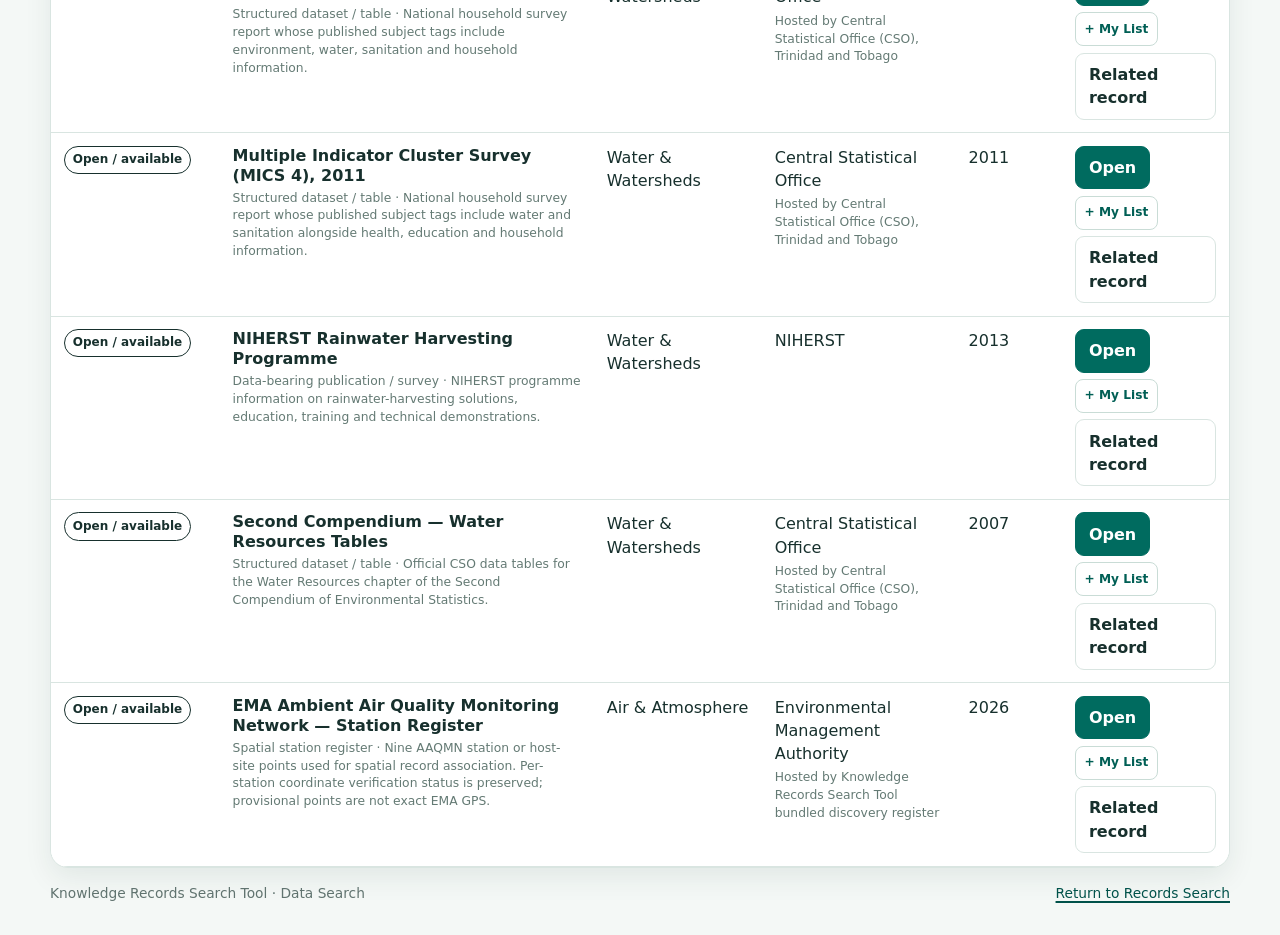
==== commit 0a7fc951: "Add files via upload" ====
--- a/datasets.html
+++ b/datasets.html
@@ -1,18 +1,6 @@
 <!doctype html>
-<html lang="en">
-<head>
-  <meta charset="utf-8" /><meta name="viewport" content="width=device-width, initial-scale=1" /><meta name="theme-color" content="#006b5f" />
-  <meta name="description" content="Browse datasets and data-bearing sources indexed by TRACE." />
-  <title>Dataset Discovery · TRACE</title>
-  <link rel="stylesheet" href="assets/styles.css" /><link rel="stylesheet" href="assets/datasets.css" /><link rel="stylesheet" href="assets/mylist.css" />
-</head>
-<body>
-  <a class="skip-link" href="#datasetSearch">Skip to dataset search</a>
-  <header class="app-header"><div class="header-wrap"><div class="title-block"><p class="eyebrow">Knowledge Management · Data catalogue</p><h1>Dataset Discovery</h1><p class="lede">Find structured datasets, data tables, survey collections and data-bearing publications, with their source agency, coverage and access pathway.</p><p class="tool-meta-line">TRACE · Catalogue updated 27 Aug 2026 · 68 entries · includes national, regional and international sources</p></div><div class="insights-header-links"><a class="back-search" href="index.html">← Back to search</a><a class="back-search" href="insights.html">Knowledge Insights →</a><a class="back-search" href="preview.html">Spatial Discovery →</a></div></div></header>
-  <main class="app-shell dataset-shell">
-    <section class="search-panel"><div class="search-topline"><div><h2>Search datasets</h2><p>This catalogue identifies data sources; some entries are downloadable datasets while others are reports or surveys containing structured tables.</p></div></div><form id="datasetForm" class="search-box"><label class="sr-only" for="datasetSearch">Search datasets</label><input id="datasetSearch" type="search" placeholder="Search renewable energy, employment, waste, air quality…" /><button class="primary" type="submit">Search</button><button class="ghost" type="button" id="datasetReset">Clear</button></form><div class="dataset-filters"><label>Knowledge area<select id="datasetArea"><option value="all">All areas</option></select></label><label>Source<select id="datasetSource"><option value="all">All sources</option></select></label><label>Dataset kind<select id="datasetKind"><option value="all">All kinds</option></select></label><label>Access<select id="datasetAccess"><option value="all">All access</option><option value="open_online">Open / downloadable</option><option value="reference_only">Reference only</option><option value="request_ema">Request from EMA</option><option value="request_ima">Request from the IMA</option></select></label></div></section>
-    <section class="results-panel"><div class="results-head"><div class="results-title-block"><h2>Datasets and data sources</h2><p id="datasetCount">—</p><p class="results-use-note">Source agency and hosting location are kept separate where known. Verify the original dataset metadata before analysis or formal use.</p></div></div><div class="table-wrap"><table class="results-table dataset-table"><thead><tr><th>Access</th><th>Dataset / source</th><th>Knowledge area</th><th>Source agency</th><th>Coverage</th><th>Action</th></tr></thead><tbody id="datasetBody"></tbody></table></div></section>
-  </main>
-  <footer class="footer"><div class="footer-mainline"><span>TRACE · Dataset Discovery</span><span><a href="index.html">Return to search</a></span></div></footer>
-  <script src="assets/mylist.js"></script><script src="assets/datasets.js"></script>
-</body></html>
+<html lang="en"><head><meta charset="utf-8"/><meta name="viewport" content="width=device-width, initial-scale=1"/><meta name="theme-color" content="#006b5f"/><meta name="description" content="Search environmental datasets and data-bearing sources indexed by the Knowledge Records Search Tool."/><title>Data Search · Knowledge Records Search Tool</title><link rel="stylesheet" href="assets/styles.css"/><link rel="stylesheet" href="assets/datasets.css"/><link rel="stylesheet" href="assets/mylist.css"/></head>
+<body><a class="skip-link" href="#datasetSearch">Skip to data search</a><header class="app-header"><div class="header-wrap"><div class="title-block"><p class="eyebrow">Knowledge Management · Data search</p><h1>Data Search</h1><p class="lede">Find environmental datasets, tables, surveys, spatial data and data-bearing publications.</p><p class="tool-meta-line">Knowledge Records Search Tool · 65 catalogue entries · national, regional and international sources</p></div><nav class="insights-header-links" aria-label="Knowledge tool navigation"><a class="back-search" href="index.html">← Records Search</a><a class="back-search" href="preview.html">Spatial Discovery</a><a class="back-search" href="news.html">EMA in the News</a><a class="back-search" href="insights.html">Knowledge Insights</a></nav></div></header>
+<main class="app-shell dataset-shell"><section class="search-panel"><div class="search-topline"><div><h2>Search data</h2><p>Search by subject, institution or format. Some entries are direct downloads; others point to publications containing structured tables.</p></div></div><form id="datasetForm" class="search-box"><label class="sr-only" for="datasetSearch">Search data</label><input id="datasetSearch" type="search" placeholder="Search renewable energy, employment, waste, air quality…"/><button class="primary" type="submit">Search</button><button class="ghost" type="button" id="datasetReset">Clear</button></form><div class="dataset-filters"><label>Topic<select id="datasetArea"><option value="all">All topics</option></select></label><label>Source institution<select id="datasetSource"><option value="all">All institutions</option></select></label><label>Data kind<select id="datasetKind"><option value="all">All kinds</option></select></label><label>Access<select id="datasetAccess"><option value="all">All access</option><option value="open_online">Open / downloadable</option><option value="reference_only">Reference only</option><option value="request_ema">Request from EMA</option><option value="request_ima">Request from the IMA</option></select></label></div></section>
+<section class="results-panel"><div class="results-head"><div class="results-title-block"><h2>Data sources</h2><p id="datasetCount">—</p><p class="results-use-note">Check the original dataset metadata before analysis or formal use.</p></div></div><div class="table-wrap"><table class="results-table dataset-table"><thead><tr><th>Access</th><th>Dataset / source</th><th>Topic</th><th>Source institution</th><th>Coverage</th><th>Action</th></tr></thead><tbody id="datasetBody"></tbody></table></div></section></main>
+<footer class="footer"><div class="footer-mainline"><span>Knowledge Records Search Tool · Data Search</span><span><a href="index.html">Return to Records Search</a></span></div></footer><script src="assets/search-utils.js"></script><script src="assets/search-state.js"></script><script src="assets/mylist.js"></script><script src="assets/datasets.js"></script></body></html>
--- a/assets/styles.css
+++ b/assets/styles.css
@@ -317,5 +317,11 @@
 .list-mini-panel{position:fixed;right:18px;top:72px;bottom:28px;width:min(390px,calc(100vw - 36px));z-index:1250;background:#fff;border:1px solid #d9e5e1;border-radius:18px;box-shadow:0 16px 42px rgba(0,61,54,.22);padding:16px;overflow:auto}.list-mini-panel.hidden{display:none}.list-mini-head{display:flex;justify-content:space-between;gap:12px;align-items:flex-start;border-bottom:1px solid #e2ebe8;padding-bottom:12px;margin-bottom:10px}.list-mini-head h2{margin:0;color:#004f47;font-size:1.1rem}.list-mini-head p{margin:4px 0 0;color:#657a74;font-size:.82rem}.list-item{padding:11px 0;border-bottom:1px solid #edf2f0}.list-item strong{display:block;color:#173c36;font-size:.9rem;line-height:1.3}.list-item small{display:block;color:#657a74;margin-top:4px}.list-mini-actions{display:flex;gap:7px;flex-wrap:wrap;margin-top:8px}.list-mini-panel .request-output-label{display:block;font-size:.78rem;font-weight:700;color:#365c54;margin-top:12px}.list-mini-panel .request-output{width:100%;box-sizing:border-box;margin-top:5px;border:1px solid #d9e5e1;border-radius:10px;padding:9px;font:inherit;font-size:.78rem;resize:vertical;background:#f8fbfa}.list-mini-panel .empty-state{padding:18px 4px;color:#657a74}
 @media(max-width:760px){.list-mini-button{right:12px;top:auto;bottom:14px;transform:none}.list-mini-panel{right:10px;left:10px;top:80px;bottom:72px;width:auto}}
 
-/* TRACE v8 product label; intentionally reuses the v7.3/v6.12 visual system. */
+/* v8.1 refinements intentionally reuse the v7.3/v6.12 visual system. */
 .product-descriptor{margin:.1rem 0 .45rem;font-size:.78rem;font-weight:700;letter-spacing:.08em;text-transform:uppercase;color:var(--muted,#52665f)}
+
+/* v8.1 findability refinements; preserves v7.3 visual language */
+.within-results{display:grid;grid-template-columns:auto minmax(190px,420px) auto;gap:.55rem;align-items:center;padding:.7rem .8rem;margin:.65rem 0;border:1px solid var(--line);border-radius:10px;background:#f8fbfa}.within-results label{font-size:.78rem;font-weight:800;color:var(--muted)}.within-results input{min-height:39px;border:1px solid var(--line);border-radius:9px;padding:.55rem .65rem;font:inherit}.search-expansion-note{display:grid;gap:.45rem}.refinement-suggestions,.applied-refinements{display:flex;gap:.4rem;align-items:center;flex-wrap:wrap}.refinement-suggestions strong,.applied-refinements strong{font-size:.76rem;color:var(--muted);margin-right:.15rem}.refinement-suggestions button,.applied-refinements button{border:1px solid #c8ddd7;border-radius:999px;background:#fff;color:var(--teal-dark);padding:.3rem .5rem;font:inherit;font-size:.73rem;font-weight:750;cursor:pointer}.applied-refinements button{background:#eaf5f2}.active-filter-group{grid-template-columns:repeat(6,minmax(125px,1fr))}.results-actions .link-btn{display:inline-flex;align-items:center;text-decoration:none}.header-utility-links{grid-template-columns:repeat(2,minmax(190px,1fr));width:min(460px,100%)}
+@media(max-width:1050px){.active-filter-group{grid-template-columns:repeat(3,minmax(130px,1fr))}}
+@media(max-width:760px){.header-utility-links{grid-template-columns:1fr;width:100%}.within-results{grid-template-columns:1fr auto}.within-results label{grid-column:1/-1}.active-filter-group{grid-template-columns:1fr 1fr}}
+@media(max-width:480px){.within-results{grid-template-columns:1fr}.active-filter-group{grid-template-columns:1fr}}
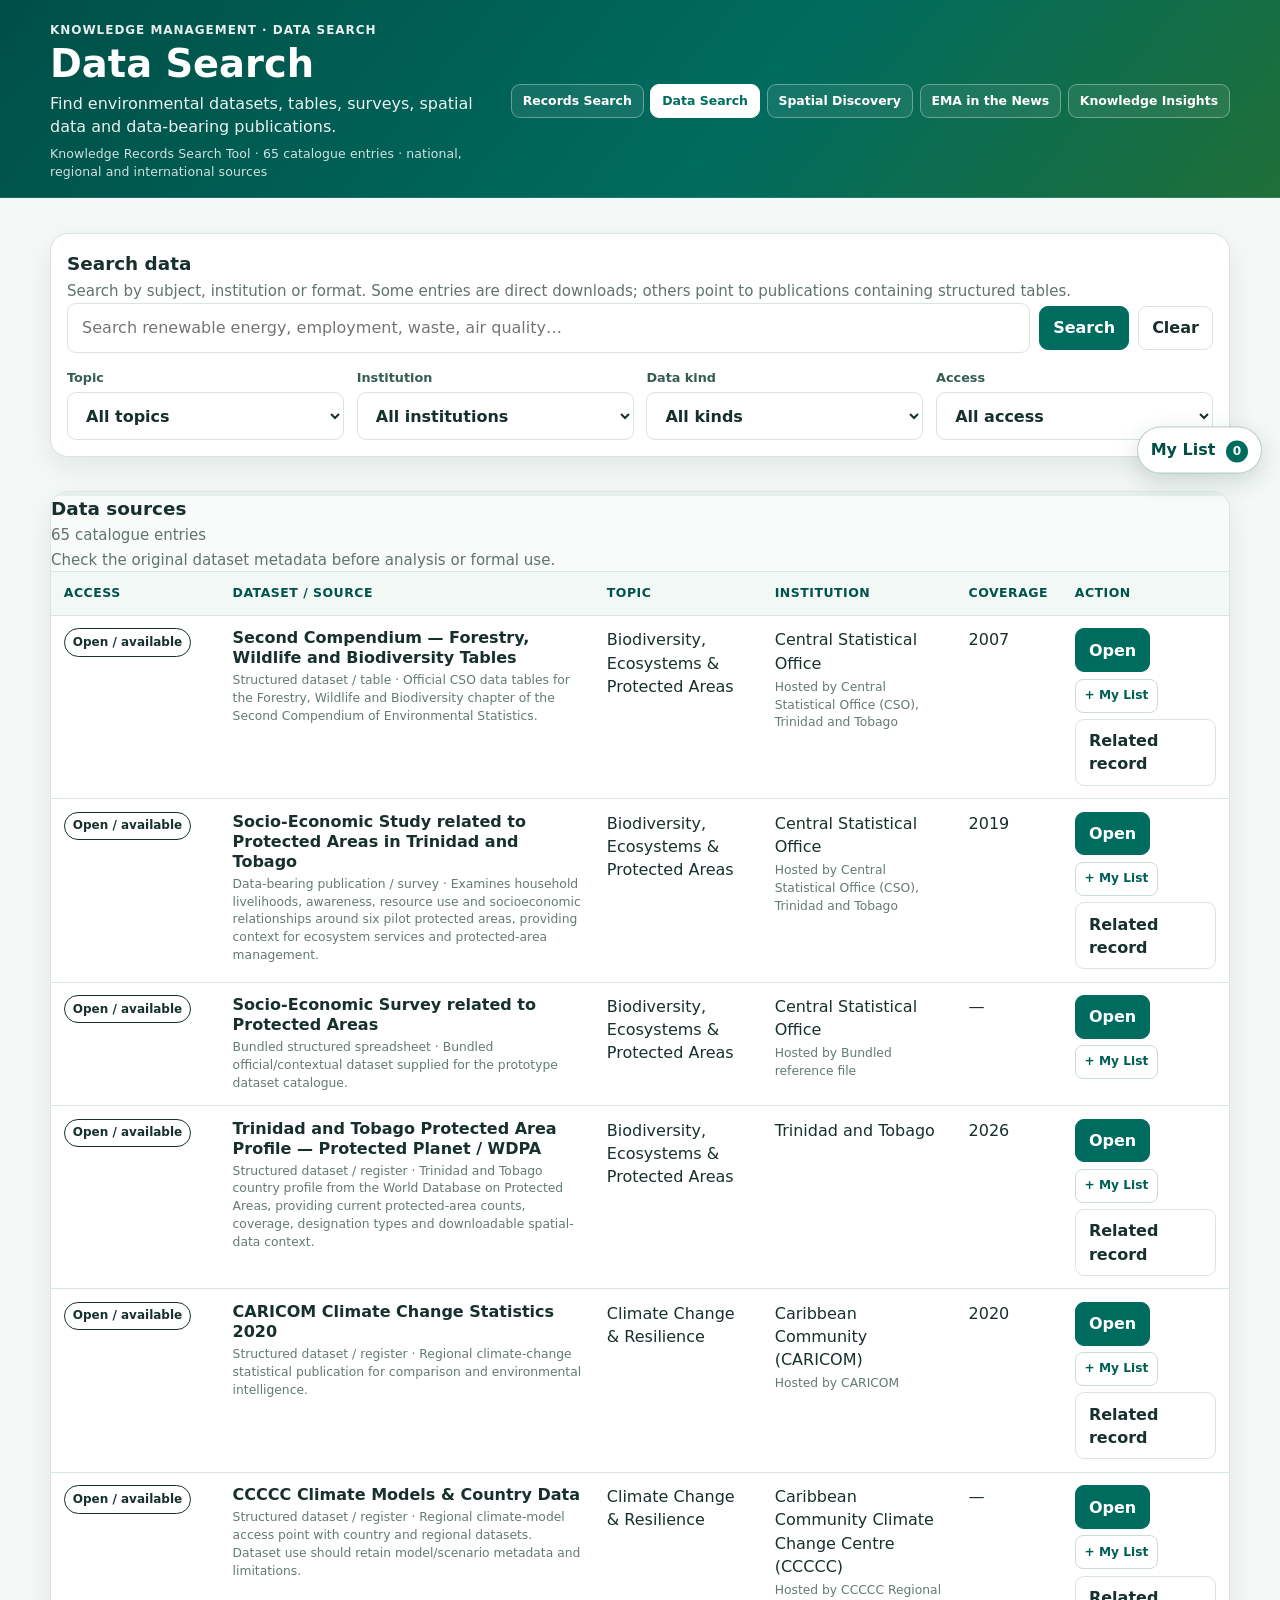
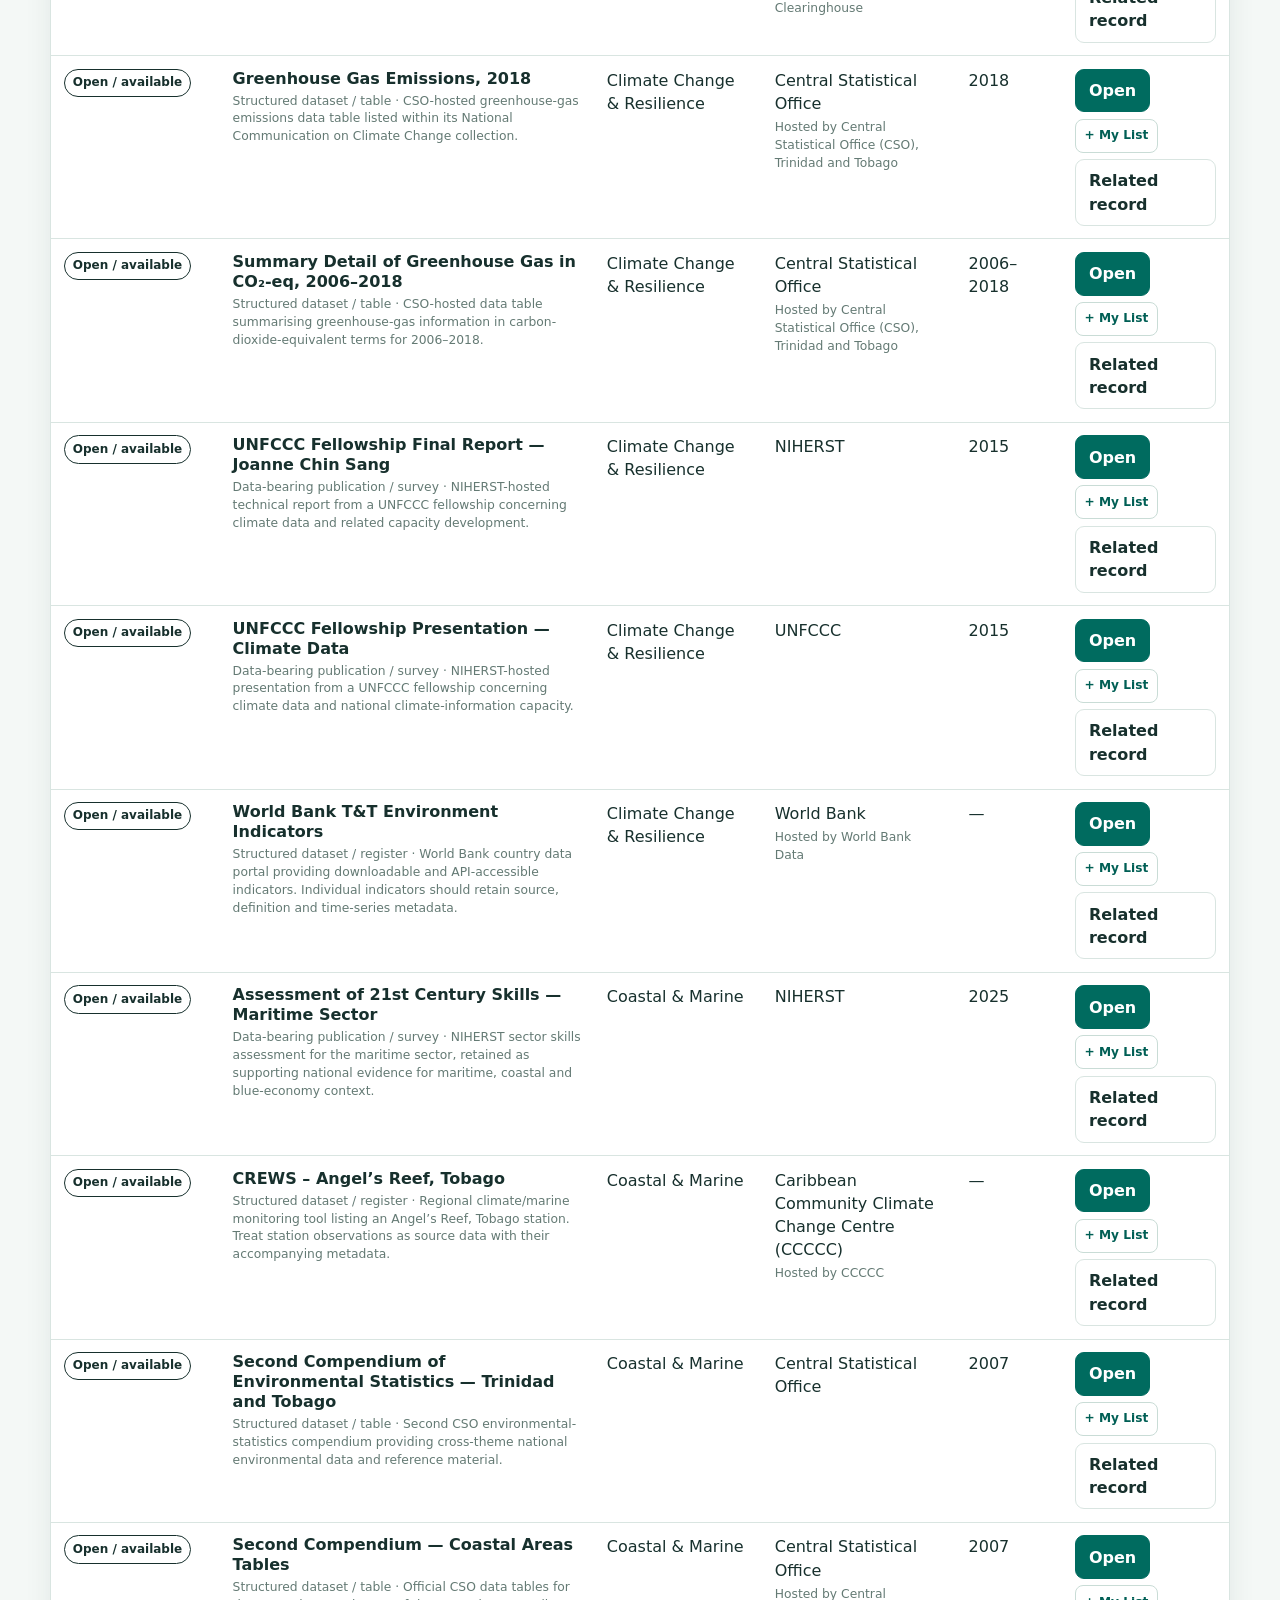
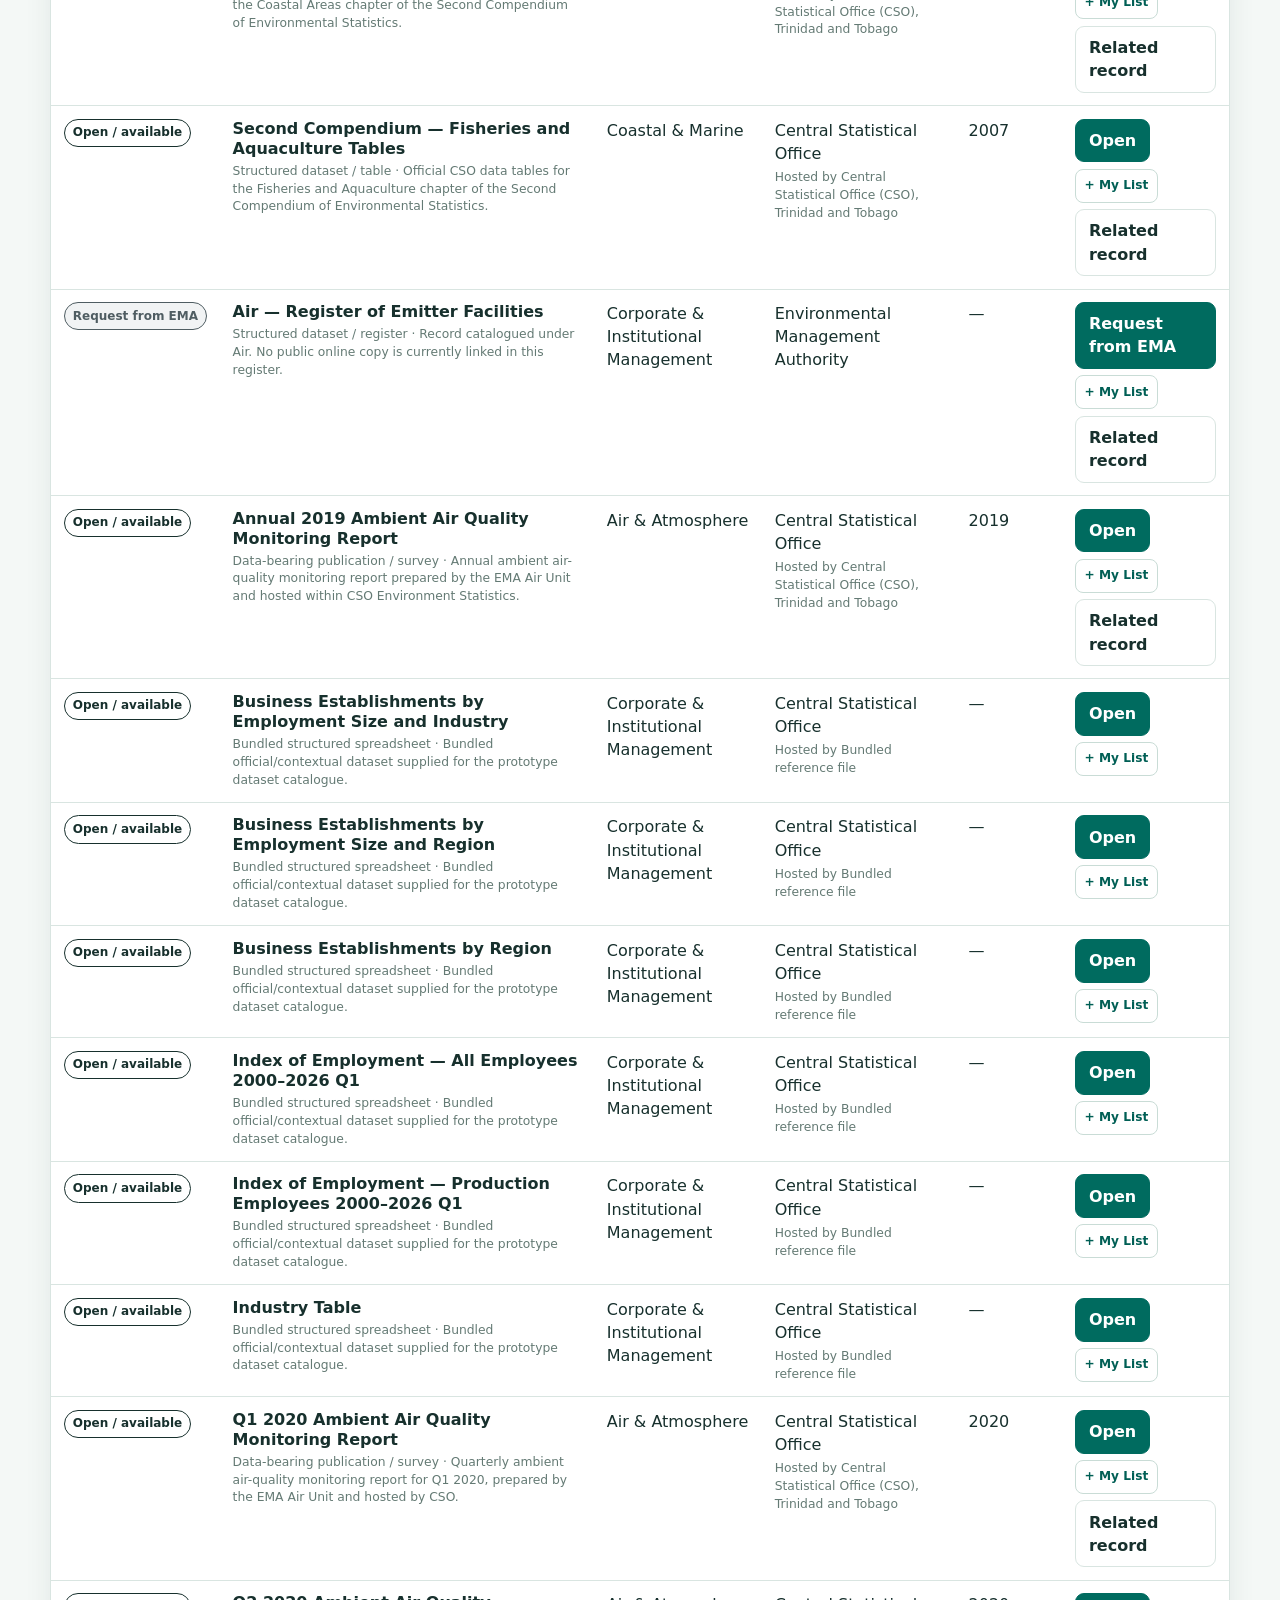
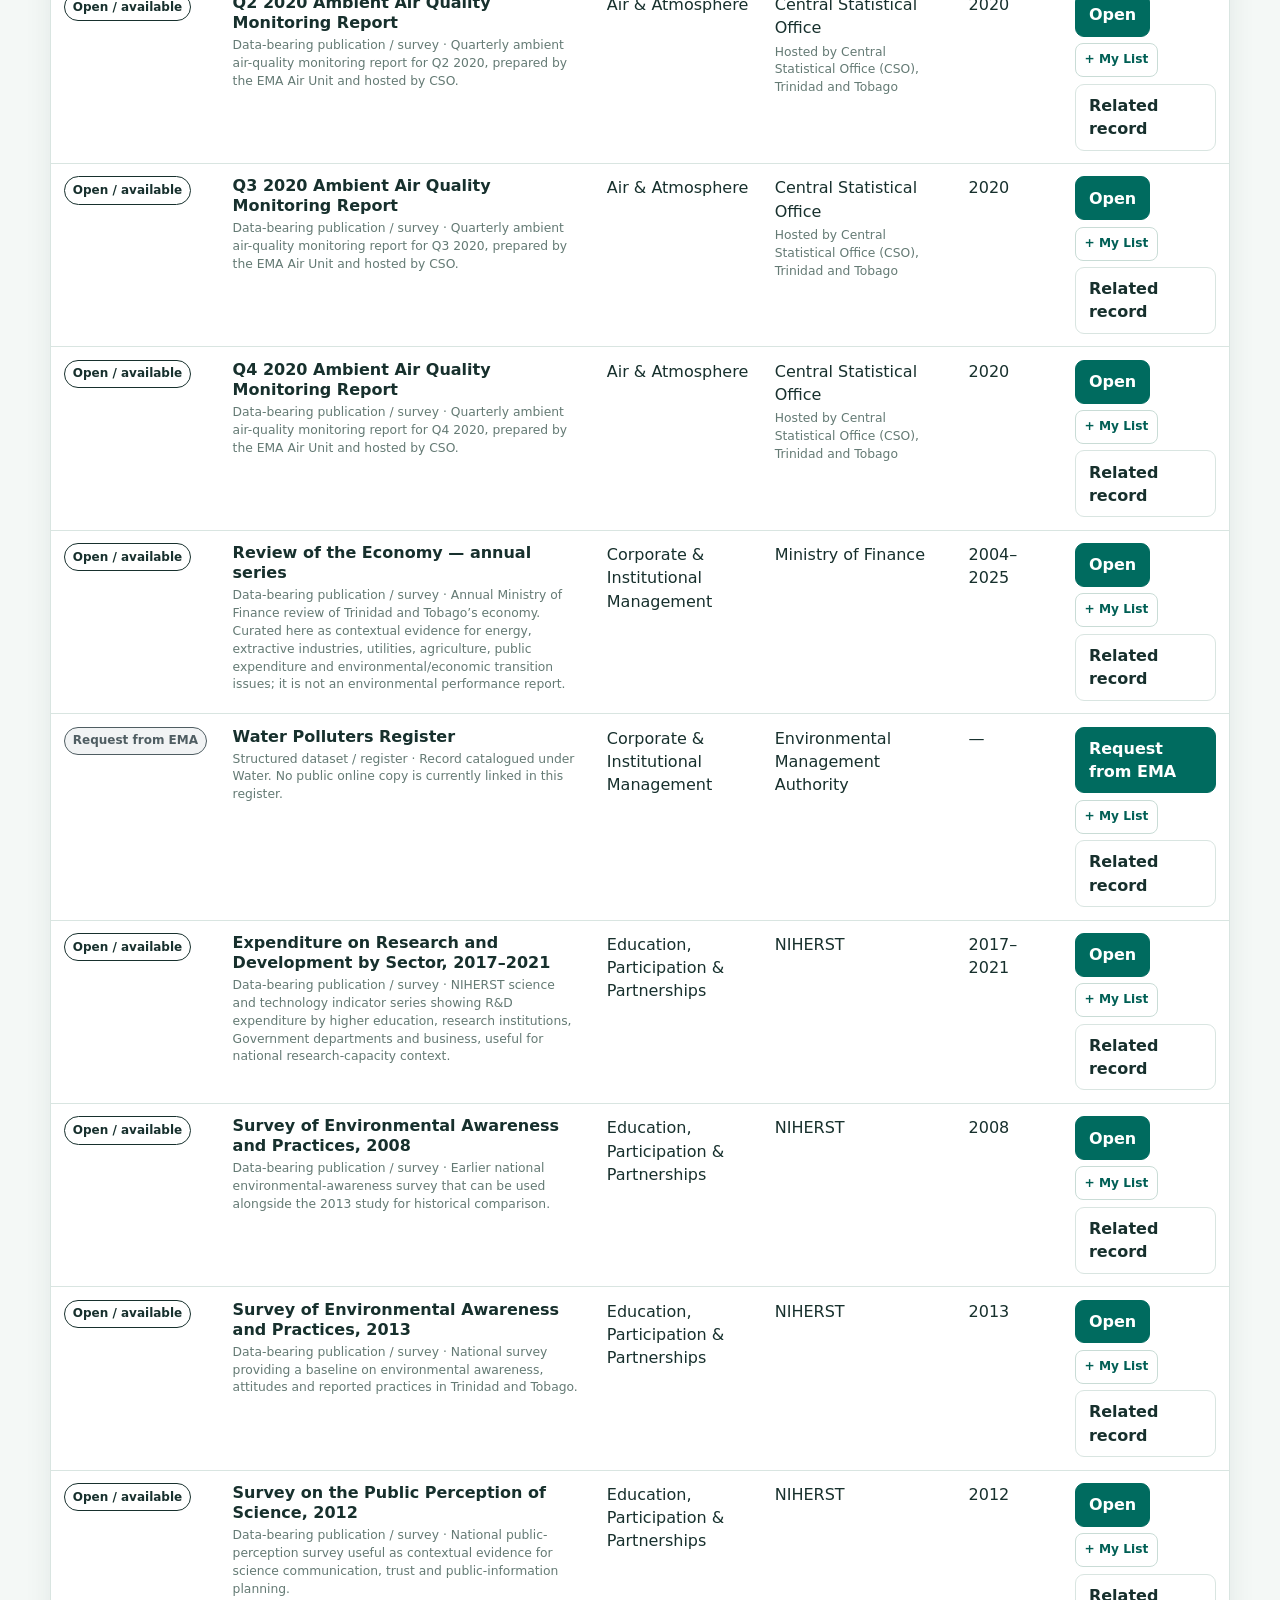
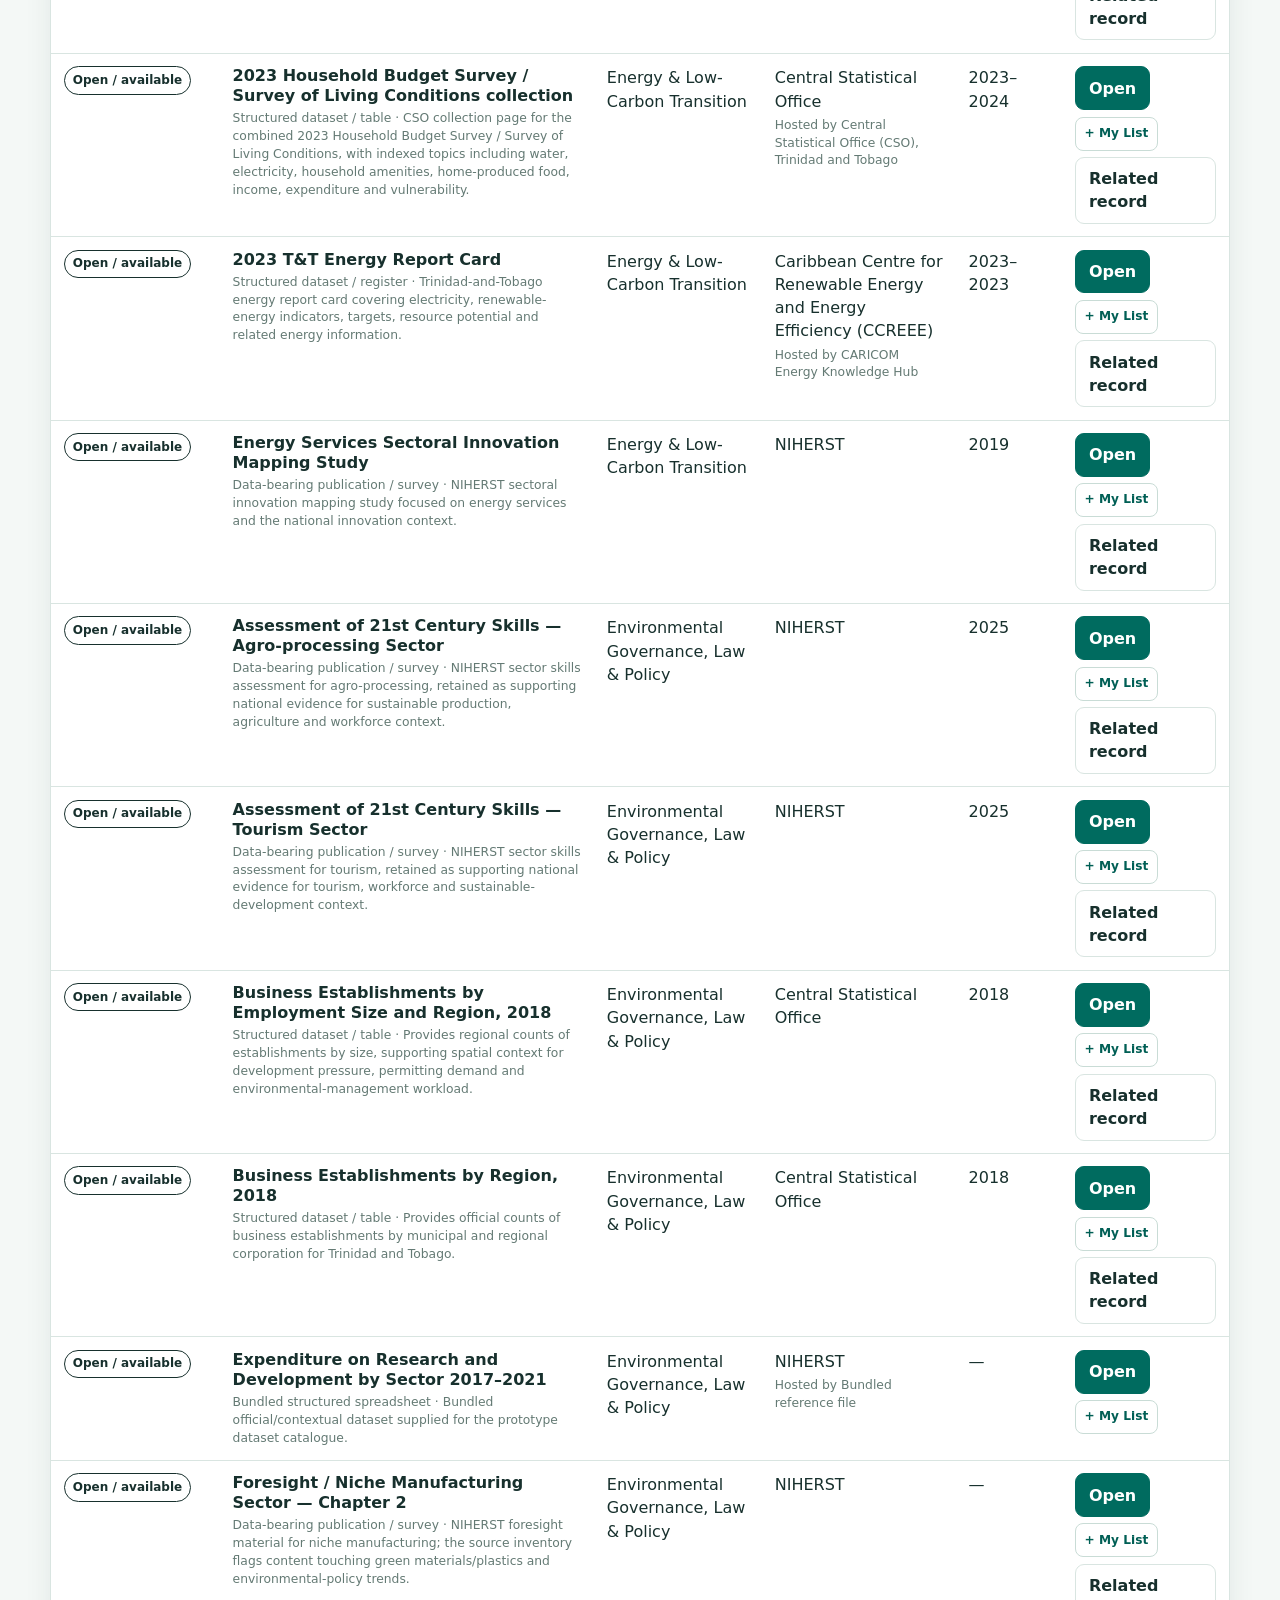
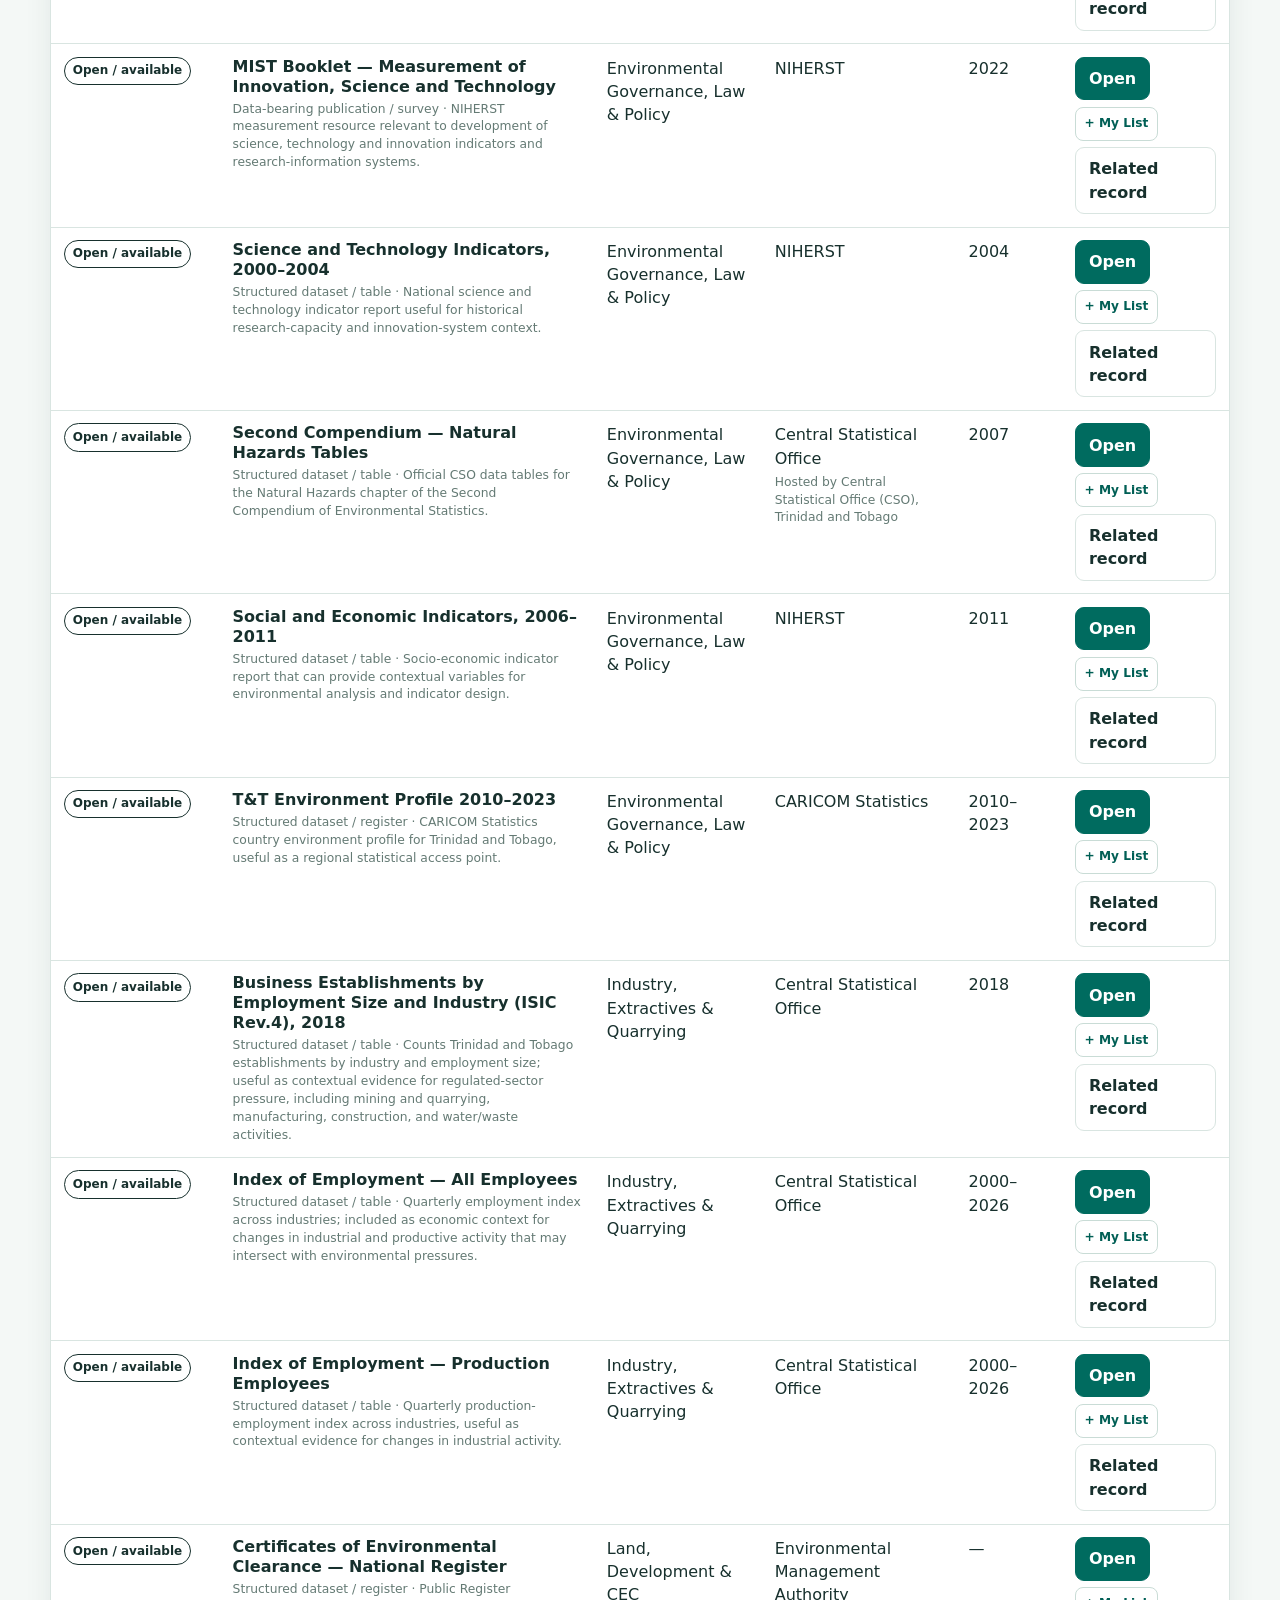
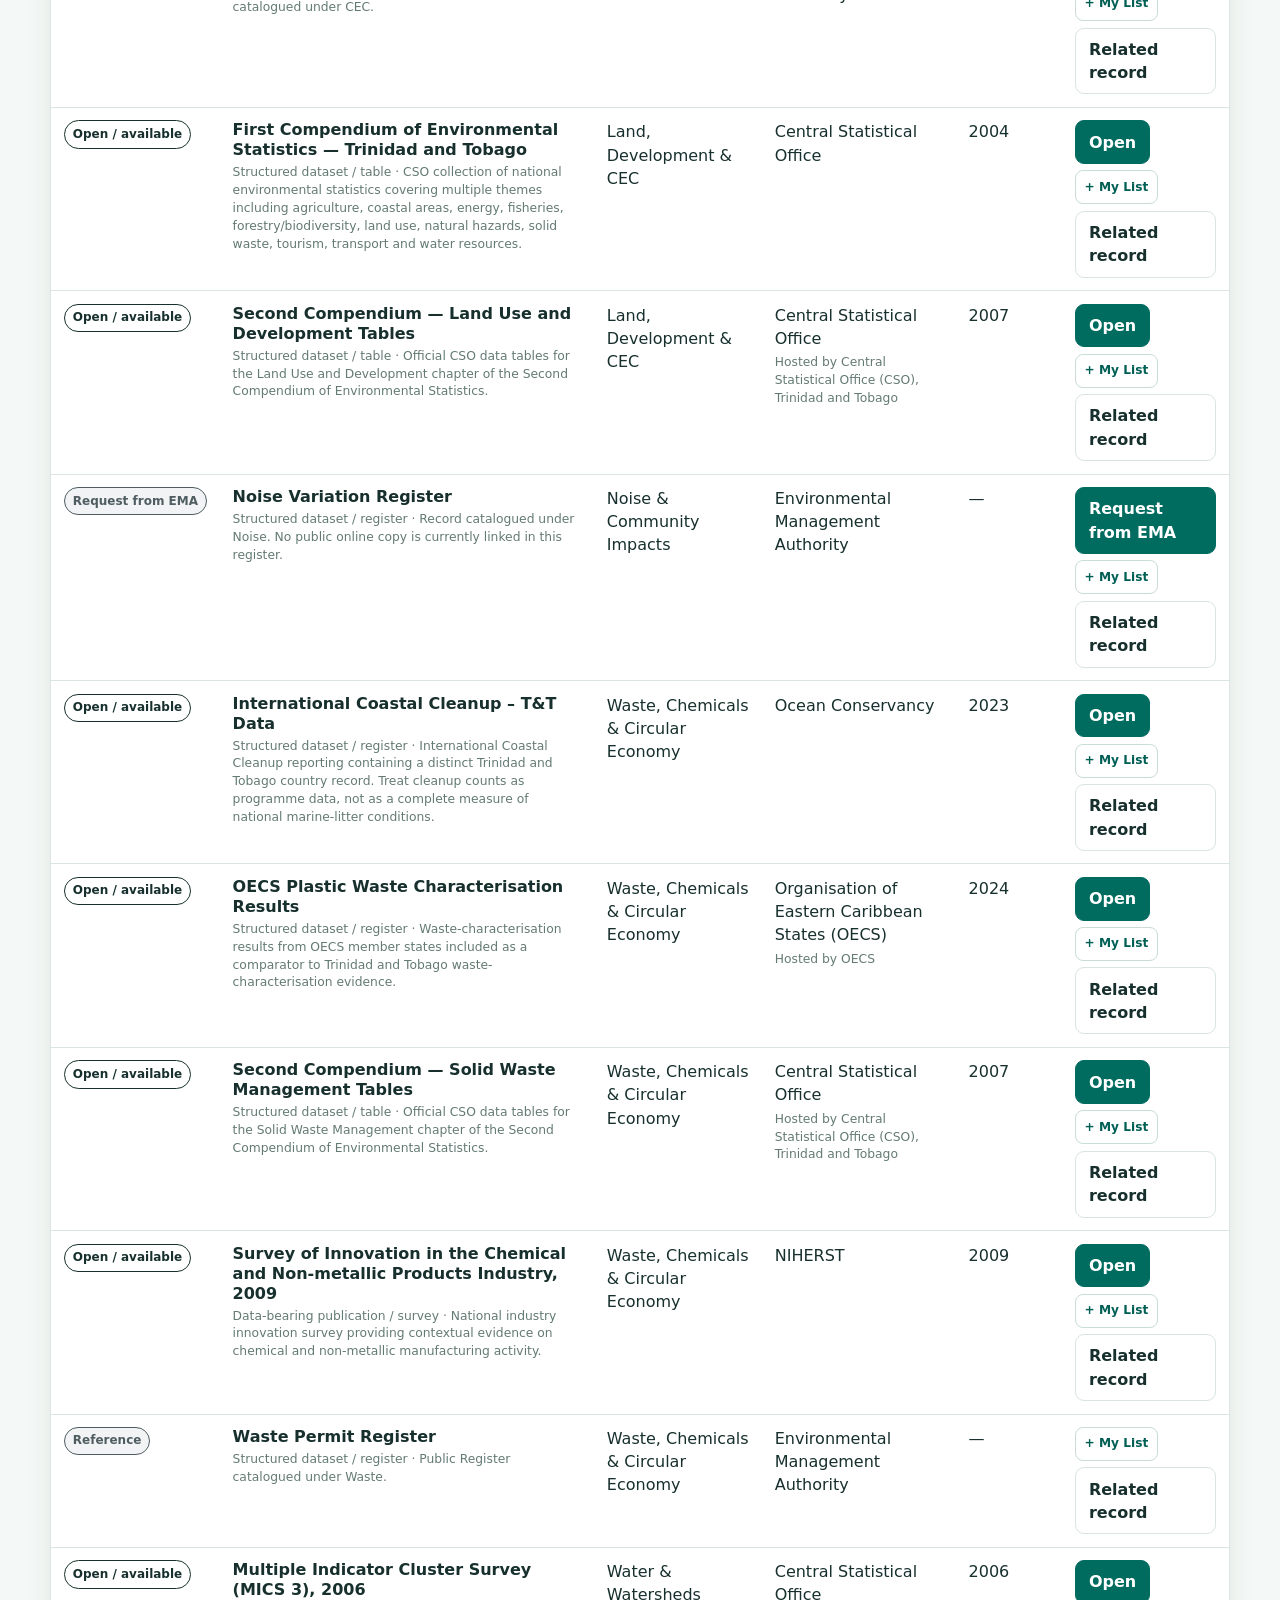
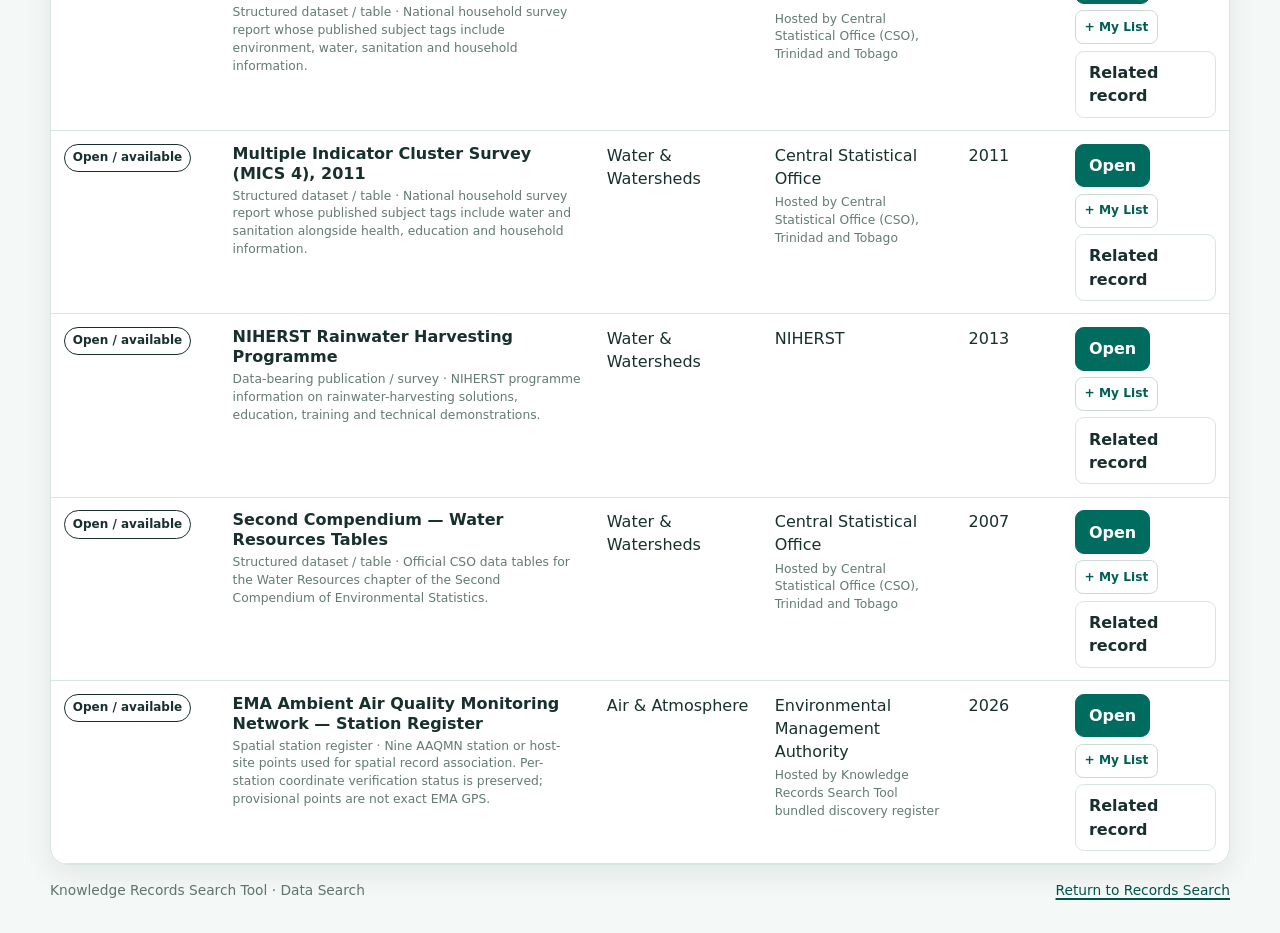
==== commit 78671831: "Add files via upload" ====
--- a/datasets.html
+++ b/datasets.html
@@ -1,6 +1,7 @@
 <!doctype html>
-<html lang="en"><head><meta charset="utf-8"/><meta name="viewport" content="width=device-width, initial-scale=1"/><meta name="theme-color" content="#006b5f"/><meta name="description" content="Search environmental datasets and data-bearing sources indexed by the Knowledge Records Search Tool."/><title>Data Search · Knowledge Records Search Tool</title><link rel="stylesheet" href="assets/styles.css"/><link rel="stylesheet" href="assets/datasets.css"/><link rel="stylesheet" href="assets/mylist.css"/></head>
-<body><a class="skip-link" href="#datasetSearch">Skip to data search</a><header class="app-header"><div class="header-wrap"><div class="title-block"><p class="eyebrow">Knowledge Management · Data search</p><h1>Data Search</h1><p class="lede">Find environmental datasets, tables, surveys, spatial data and data-bearing publications.</p><p class="tool-meta-line">Knowledge Records Search Tool · 65 catalogue entries · national, regional and international sources</p></div><nav class="insights-header-links" aria-label="Knowledge tool navigation"><a class="back-search" href="index.html">← Records Search</a><a class="back-search" href="preview.html">Spatial Discovery</a><a class="back-search" href="news.html">EMA in the News</a><a class="back-search" href="insights.html">Knowledge Insights</a></nav></div></header>
-<main class="app-shell dataset-shell"><section class="search-panel"><div class="search-topline"><div><h2>Search data</h2><p>Search by subject, institution or format. Some entries are direct downloads; others point to publications containing structured tables.</p></div></div><form id="datasetForm" class="search-box"><label class="sr-only" for="datasetSearch">Search data</label><input id="datasetSearch" type="search" placeholder="Search renewable energy, employment, waste, air quality…"/><button class="primary" type="submit">Search</button><button class="ghost" type="button" id="datasetReset">Clear</button></form><div class="dataset-filters"><label>Topic<select id="datasetArea"><option value="all">All topics</option></select></label><label>Source institution<select id="datasetSource"><option value="all">All institutions</option></select></label><label>Data kind<select id="datasetKind"><option value="all">All kinds</option></select></label><label>Access<select id="datasetAccess"><option value="all">All access</option><option value="open_online">Open / downloadable</option><option value="reference_only">Reference only</option><option value="request_ema">Request from EMA</option><option value="request_ima">Request from the IMA</option></select></label></div></section>
-<section class="results-panel"><div class="results-head"><div class="results-title-block"><h2>Data sources</h2><p id="datasetCount">—</p><p class="results-use-note">Check the original dataset metadata before analysis or formal use.</p></div></div><div class="table-wrap"><table class="results-table dataset-table"><thead><tr><th>Access</th><th>Dataset / source</th><th>Topic</th><th>Source institution</th><th>Coverage</th><th>Action</th></tr></thead><tbody id="datasetBody"></tbody></table></div></section></main>
+<html lang="en"><head><meta charset="utf-8"/><meta name="viewport" content="width=device-width, initial-scale=1"/><meta name="theme-color" content="#006b5f"/><meta name="description" content="Search environmental datasets and data-bearing sources indexed by the Knowledge Records Search Tool."/><title>Data Search · Knowledge Records Search Tool</title><link rel="stylesheet" href="assets/styles.css"/><link rel="stylesheet" href="assets/datasets.css"/><link rel="stylesheet" href="assets/mylist.css"/><link rel="stylesheet" href="assets/nav.css"/>
+</head>
+<body><a class="skip-link" href="#datasetSearch">Skip to data search</a><header class="app-header"><div class="header-wrap"><div class="title-block"><p class="eyebrow">Knowledge Management · Data search</p><h1>Data Search</h1><p class="lede">Find environmental datasets, tables, surveys, spatial data and data-bearing publications.</p><p class="tool-meta-line">Knowledge Records Search Tool · 65 catalogue entries · national, regional and international sources</p></div><nav class="tool-nav" aria-label="Knowledge tool navigation"><a href="index.html">Records Search</a><a href="datasets.html" aria-current="page">Data Search</a><a href="preview.html">Spatial Discovery</a><a href="news.html">EMA in the News</a><a href="insights.html">Knowledge Insights</a></nav></div></header>
+<main class="app-shell dataset-shell"><section class="search-panel"><div class="search-topline"><div><h2>Search data</h2><p>Search by subject, institution or format. Some entries are direct downloads; others point to publications containing structured tables.</p></div></div><form id="datasetForm" class="search-box"><label class="sr-only" for="datasetSearch">Search data</label><input id="datasetSearch" type="search" placeholder="Search renewable energy, employment, waste, air quality…"/><button class="primary" type="submit">Search</button><button class="ghost" type="button" id="datasetReset">Clear</button></form><div class="dataset-filters"><label>Topic<select id="datasetArea"><option value="all">All topics</option></select></label><label>Institution<select id="datasetSource"><option value="all">All institutions</option></select></label><label>Data kind<select id="datasetKind"><option value="all">All kinds</option></select></label><label>Access<select id="datasetAccess"><option value="all">All access</option><option value="open_online">Open / downloadable</option><option value="reference_only">Reference only</option><option value="request_ema">Request from EMA</option><option value="request_ima">Request from the IMA</option></select></label></div></section>
+<section class="results-panel"><div class="results-head"><div class="results-title-block"><h2>Data sources</h2><p id="datasetCount">—</p><p class="results-use-note">Check the original dataset metadata before analysis or formal use.</p></div></div><div class="table-wrap"><table class="results-table dataset-table"><thead><tr><th>Access</th><th>Dataset / source</th><th>Topic</th><th>Institution</th><th>Coverage</th><th>Action</th></tr></thead><tbody id="datasetBody"></tbody></table></div></section></main>
 <footer class="footer"><div class="footer-mainline"><span>Knowledge Records Search Tool · Data Search</span><span><a href="index.html">Return to Records Search</a></span></div></footer><script src="assets/search-utils.js"></script><script src="assets/search-state.js"></script><script src="assets/mylist.js"></script><script src="assets/datasets.js"></script></body></html>
--- a/assets/styles.css
+++ b/assets/styles.css
@@ -325,3 +325,16 @@
 @media(max-width:1050px){.active-filter-group{grid-template-columns:repeat(3,minmax(130px,1fr))}}
 @media(max-width:760px){.header-utility-links{grid-template-columns:1fr;width:100%}.within-results{grid-template-columns:1fr auto}.within-results label{grid-column:1/-1}.active-filter-group{grid-template-columns:1fr 1fr}}
 @media(max-width:480px){.within-results{grid-template-columns:1fr}.active-filter-group{grid-template-columns:1fr}}
+
+/* v8.2 QoL refinement — preserves established visual language */
+.compact-header-tools{align-self:center}.browse-start{display:flex;gap:.6rem;align-items:center;flex-wrap:wrap;margin:.55rem 0 .15rem}.browse-start span{font-size:.76rem;color:var(--muted)}
+.header-wrap{align-items:center}.compact-header-tools{max-width:610px}.tool-meta-line{margin-top:.42rem}
+.results-panel.hidden{display:none!important}.source-context{display:block;margin-top:.22rem;color:#527069;font-size:.74rem}.within-results.hidden,.active-results-tools.hidden{display:none!important}
+@media(max-width:850px){.compact-header-tools{max-width:none;width:100%}.browse-start{align-items:flex-start}.header-wrap{gap:.45rem}}
+
+/* v8.2 mobile landing: keep product identity and primary navigation visible. */
+@media (max-width:760px){
+  body.mobile-search-idle .app-header{display:block!important;padding:.65rem .7rem .5rem}
+  body.mobile-search-idle .header-tools{display:block!important}
+  body.mobile-search-idle .app-shell{margin-top:.7rem}
+}
--- a/assets/nav.css
+++ b/assets/nav.css
@@ -0,0 +1,7 @@
+
+/* Shared v8.2 navigation — intentionally familiar, but consistent across all tools. */
+.tool-nav{display:flex;gap:.42rem;flex-wrap:wrap;align-items:center;justify-content:flex-end}
+.tool-nav a{display:inline-flex;align-items:center;min-height:34px;padding:.43rem .68rem;border-radius:9px;border:1px solid rgba(255,255,255,.34);color:#fff;text-decoration:none;font-size:.78rem;font-weight:800;background:rgba(255,255,255,.08);transition:background .15s ease,border-color .15s ease}
+.tool-nav a:hover{background:rgba(255,255,255,.16);border-color:rgba(255,255,255,.65)}
+.tool-nav a[aria-current="page"]{background:#fff;color:#006b5f;border-color:#fff}
+@media(max-width:760px){.tool-nav{justify-content:flex-start;margin-top:.55rem;overflow-x:auto;flex-wrap:nowrap;padding-bottom:.18rem}.tool-nav a{white-space:nowrap;flex:0 0 auto}}
